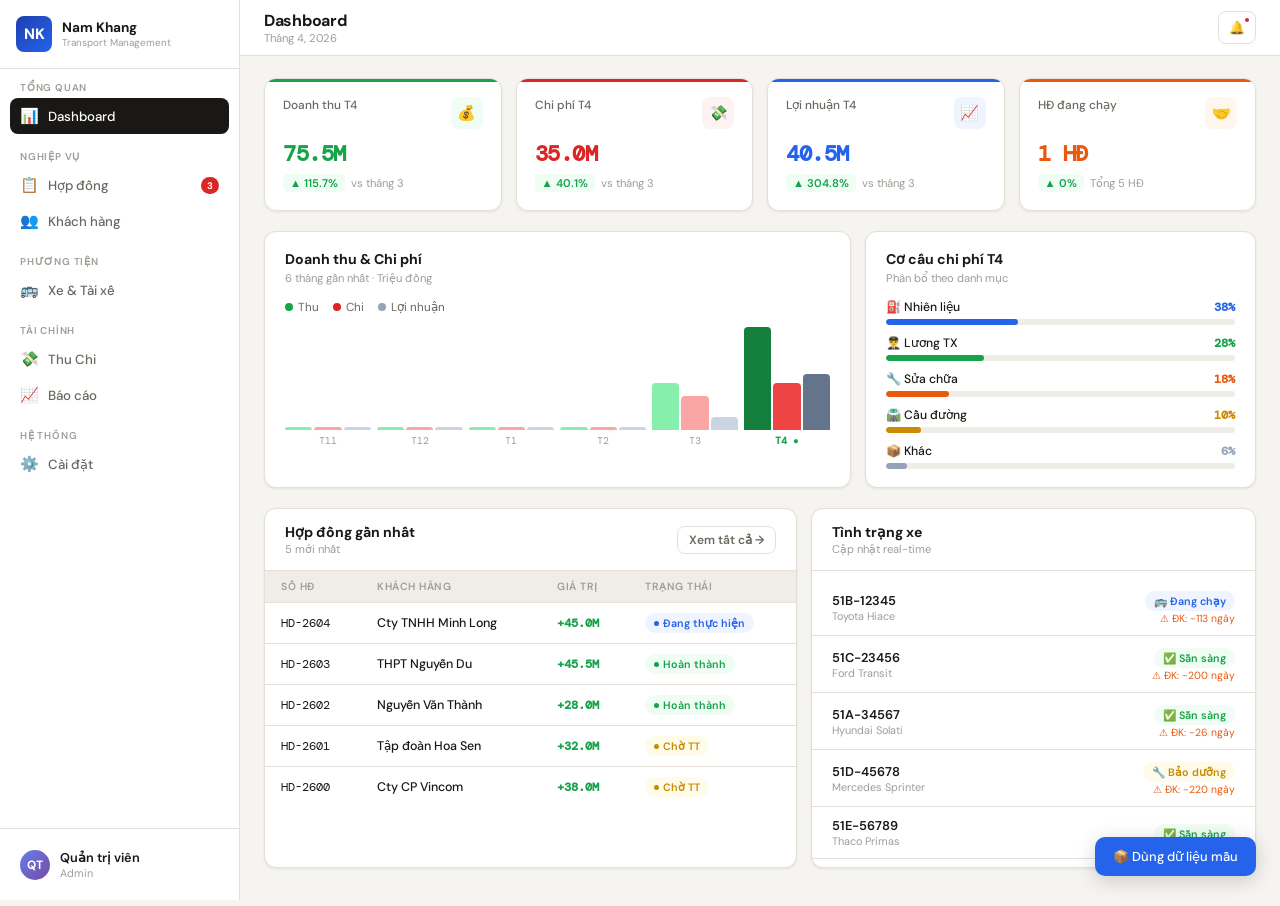
==== namkhang/index.html @ 546f7792 "Add files via upload" ====
<!DOCTYPE html>
<html lang="vi">
<head>
<meta charset="UTF-8">
<meta name="viewport" content="width=device-width, initial-scale=1.0">
<title>Nam Khang Transport</title>
<link href="https://fonts.googleapis.com/css2?family=DM+Sans:wght@300;400;500;600;700&family=DM+Mono:wght@400;500&display=swap" rel="stylesheet">
<style>
:root{
  --bg:#f5f4f0;--surface:#fff;--surface2:#f0ede8;--border:#e4e0d8;
  --text:#1a1814;--text2:#6b6760;--text3:#a09c96;
  --accent:#2563eb;--accent-light:#eff4ff;
  --green:#16a34a;--green-light:#f0fdf4;
  --red:#dc2626;--red-light:#fef2f2;
  --orange:#ea580c;--orange-light:#fff7ed;
  --yellow:#ca8a04;--yellow-light:#fefce8;
  --purple:#7c3aed;--purple-light:#f5f3ff;
  --sidebar-w:240px;--radius:12px;
  --shadow:0 1px 3px rgba(0,0,0,.08);--shadow-md:0 4px 20px rgba(0,0,0,.12);
}
*{box-sizing:border-box;margin:0;padding:0}
body{font-family:"DM Sans",sans-serif;background:var(--bg);color:var(--text);min-height:100vh;display:flex}

/* SIDEBAR */
.sidebar{width:var(--sidebar-w);background:var(--surface);border-right:1px solid var(--border);display:flex;flex-direction:column;position:fixed;top:0;left:0;bottom:0;z-index:200;transition:transform .28s cubic-bezier(.4,0,.2,1)}
.sidebar-logo{padding:16px;border-bottom:1px solid var(--border);display:flex;align-items:center;gap:10px}
.logo-mark{width:36px;height:36px;background:linear-gradient(135deg,#1e40af,#2563eb);border-radius:8px;display:flex;align-items:center;justify-content:center;color:#fff;font-size:15px;font-weight:800;flex-shrink:0}
.logo-text .logo-name{font-size:.85rem;font-weight:700}
.logo-text .logo-sub{font-size:.62rem;color:var(--text3)}
.sidebar-nav{padding:12px 10px;flex:1;overflow-y:auto}
.nav-section{margin-bottom:16px}
.nav-label{font-size:.62rem;font-weight:600;color:var(--text3);letter-spacing:.8px;text-transform:uppercase;padding:0 10px;margin-bottom:4px;display:block}
.nav-item{display:flex;align-items:center;gap:10px;padding:8px 10px;border-radius:8px;cursor:pointer;font-size:.83rem;font-weight:500;color:var(--text2);transition:all .15s;user-select:none}
.nav-item:hover{background:var(--surface2);color:var(--text)}
.nav-item.active{background:var(--text);color:#fff}
.nav-item .icon{font-size:15px;width:18px;text-align:center;flex-shrink:0}
.nav-badge{margin-left:auto;background:var(--red);color:#fff;font-size:.6rem;font-weight:700;padding:2px 6px;border-radius:10px}
.nav-item.active .nav-badge{background:rgba(255,255,255,.25)}
.sidebar-footer{padding:12px 10px;border-top:1px solid var(--border)}
.user-card{display:flex;align-items:center;gap:10px;padding:8px 10px;border-radius:8px;cursor:pointer}
.user-card:hover{background:var(--surface2)}
.avatar{width:30px;height:30px;background:linear-gradient(135deg,#667eea,#764ba2);border-radius:50%;display:flex;align-items:center;justify-content:center;color:#fff;font-size:.75rem;font-weight:700;flex-shrink:0}
.user-name{font-size:.8rem;font-weight:600}
.user-role{font-size:.68rem;color:var(--text3)}
.sb-overlay{display:none;position:fixed;inset:0;background:rgba(0,0,0,.4);z-index:199}
.sb-overlay.show{display:block}

/* MAIN */
.main{margin-left:var(--sidebar-w);flex:1;display:flex;flex-direction:column;min-height:100vh}
.topbar{background:var(--surface);border-bottom:1px solid var(--border);padding:0 24px;height:56px;display:flex;align-items:center;justify-content:space-between;position:sticky;top:0;z-index:100;gap:12px}
.topbar-left{display:flex;align-items:center;gap:10px}
.menu-btn{display:none;width:36px;height:36px;border-radius:8px;border:1px solid var(--border);background:transparent;align-items:center;justify-content:center;cursor:pointer;font-size:18px;flex-shrink:0}
.page-title{font-size:1rem;font-weight:700;letter-spacing:-.3px}
.page-sub{font-size:.7rem;color:var(--text3)}
.topbar-right{display:flex;align-items:center;gap:8px;flex-shrink:0}
.btn{display:inline-flex;align-items:center;gap:6px;padding:7px 14px;border-radius:8px;font-size:.8rem;font-weight:600;cursor:pointer;border:none;transition:all .15s;font-family:"DM Sans",sans-serif;white-space:nowrap}
.btn-ghost{background:transparent;color:var(--text2);border:1px solid var(--border)}.btn-ghost:hover{background:var(--surface2)}
.btn-green{background:var(--green);color:#fff}.btn-green:hover{background:#15803d}
.btn-red{background:var(--red);color:#fff}.btn-red:hover{background:#b91c1c}
.btn-accent{background:var(--accent);color:#fff}.btn-accent:hover{background:#1d4ed8}
.btn-sm{padding:5px 11px;font-size:.75rem}
.content{padding:22px 24px;flex:1}
.page{display:none}.page.active{display:block}

/* KPI */
.kpi-grid{display:grid;grid-template-columns:repeat(4,1fr);gap:14px;margin-bottom:20px}
.kpi-card{background:var(--surface);border:1px solid var(--border);border-radius:var(--radius);padding:18px;box-shadow:var(--shadow);position:relative;overflow:hidden;animation:fadeUp .3s ease both}
.kpi-card::before{content:"";position:absolute;top:0;left:0;right:0;height:3px}
.kpi-card.c-green::before{background:var(--green)}.kpi-card.c-red::before{background:var(--red)}
.kpi-card.c-blue::before{background:var(--accent)}.kpi-card.c-orange::before{background:var(--orange)}
.kpi-card.c-purple::before{background:var(--purple)}
.kpi-header{display:flex;align-items:flex-start;justify-content:space-between;margin-bottom:10px}
.kpi-label{font-size:.74rem;color:var(--text2);font-weight:500}
.kpi-icon{width:32px;height:32px;border-radius:8px;display:flex;align-items:center;justify-content:center;font-size:15px;flex-shrink:0}
.ic-green{background:var(--green-light)}.ic-red{background:var(--red-light)}
.ic-blue{background:var(--accent-light)}.ic-orange{background:var(--orange-light)}.ic-purple{background:var(--purple-light)}
.kpi-value{font-size:1.4rem;font-weight:700;letter-spacing:-.5px;font-family:"DM Mono",monospace;margin-bottom:6px}
.kpi-footer{display:flex;align-items:center;gap:6px;font-size:.7rem;flex-wrap:wrap}
.tag{display:inline-flex;align-items:center;gap:2px;font-weight:600;padding:2px 7px;border-radius:5px;font-size:.7rem}
.tag-up{color:var(--green);background:var(--green-light)}.tag-down{color:var(--red);background:var(--red-light)}
.kpi-sub{color:var(--text3)}

/* CARDS & TABLES */
.card{background:var(--surface);border:1px solid var(--border);border-radius:var(--radius);box-shadow:var(--shadow);overflow:hidden;margin-bottom:16px}
.card-header{padding:14px 20px;border-bottom:1px solid var(--border);display:flex;align-items:center;justify-content:space-between}
.card-title{font-size:.88rem;font-weight:700}
.card-sub{font-size:.7rem;color:var(--text3);margin-top:1px}
.table-wrap{overflow-x:auto}
.dt{width:100%;border-collapse:collapse;min-width:560px}
.dt th{text-align:left;font-size:.65rem;font-weight:600;color:var(--text3);text-transform:uppercase;letter-spacing:.5px;padding:9px 16px;background:var(--surface2);border-bottom:1px solid var(--border);white-space:nowrap}
.dt td{padding:10px 16px;font-size:.78rem;border-bottom:1px solid var(--border);vertical-align:middle}
.dt tr:last-child td{border-bottom:none}
.dt tr:hover td{background:#fafaf9;cursor:pointer}
.mono{font-family:"DM Mono",monospace;font-size:.73rem}
.amt-pos{color:var(--green);font-weight:700;font-family:"DM Mono",monospace}
.amt-neg{color:var(--red);font-weight:700;font-family:"DM Mono",monospace}
.badge{display:inline-flex;align-items:center;gap:4px;padding:3px 9px;border-radius:20px;font-size:.67rem;font-weight:600;white-space:nowrap}
.badge::before{content:"";width:5px;height:5px;border-radius:50%;background:currentColor;flex-shrink:0}
.b-green{background:var(--green-light);color:var(--green)}.b-red{background:var(--red-light);color:var(--red)}
.b-blue{background:var(--accent-light);color:var(--accent)}.b-orange{background:var(--orange-light);color:var(--orange)}
.b-yellow{background:var(--yellow-light);color:var(--yellow)}.b-gray{background:#f1f5f9;color:#64748b}
.row-acts{display:flex;gap:5px;opacity:0;transition:opacity .15s}
.dt tr:hover .row-acts{opacity:1}
.ic-btn{width:27px;height:27px;border-radius:6px;border:1px solid var(--border);background:transparent;display:flex;align-items:center;justify-content:center;cursor:pointer;font-size:12px;transition:all .15s}
.ic-btn:hover{background:var(--surface2)}.ic-btn.del:hover{background:var(--red-light);border-color:var(--red)}

/* CHARTS */
.chart-row{display:grid;grid-template-columns:1.5fr 1fr;gap:14px;margin-bottom:20px}
.chart-card{background:var(--surface);border:1px solid var(--border);border-radius:var(--radius);box-shadow:var(--shadow);padding:18px 20px}
.chart-title{font-size:.88rem;font-weight:700;margin-bottom:3px}
.chart-sub{font-size:.7rem;color:var(--text3);margin-bottom:14px}
.legend{display:flex;gap:14px;margin-bottom:12px;flex-wrap:wrap}
.leg-item{display:flex;align-items:center;gap:5px;font-size:.73rem;color:var(--text2)}
.leg-dot{width:8px;height:8px;border-radius:50%;flex-shrink:0}
.bar-wrap{display:flex;align-items:flex-end;gap:6px;height:120px}
.bar-group{flex:1;display:flex;flex-direction:column;align-items:center;gap:4px;height:100%}
.bars{flex:1;width:100%;display:flex;align-items:flex-end;gap:2px}
.bar{flex:1;border-radius:4px 4px 0 0;transition:all .4s;cursor:pointer;min-height:3px}
.bar:hover{filter:brightness(1.1)}
.bar-lbl{font-size:.6rem;color:var(--text3);font-family:"DM Mono",monospace;text-align:center;white-space:nowrap}
.cat-list{display:flex;flex-direction:column;gap:10px}
.cat-header{display:flex;justify-content:space-between;align-items:center;margin-bottom:4px}
.cat-name{font-size:.76rem;font-weight:500}
.cat-val{font-size:.73rem;font-family:"DM Mono",monospace;font-weight:600}
.cat-bar{height:6px;background:var(--surface2);border-radius:3px;overflow:hidden}
.cat-fill{height:100%;border-radius:3px;transition:width .6s ease}

/* TABS */
.tab-bar{display:flex;gap:2px;background:var(--surface2);border-radius:10px;padding:4px;margin-bottom:18px;width:fit-content}
.tab{padding:7px 18px;border-radius:7px;font-size:.82rem;font-weight:600;cursor:pointer;color:var(--text2);transition:all .15s;border:none;background:transparent;font-family:"DM Sans",sans-serif}
.tab.active{background:var(--surface);color:var(--text);box-shadow:var(--shadow)}
.tab.active.tab-thu{color:var(--green)}.tab.active.tab-chi{color:var(--red)}

/* TOOLBAR */
.toolbar{display:flex;align-items:center;gap:10px;margin-bottom:16px;flex-wrap:wrap}
.search-box{position:relative;flex:1;min-width:180px}
.search-box input{width:100%;padding:8px 12px 8px 34px;border:1px solid var(--border);border-radius:8px;font-size:.82rem;font-family:"DM Sans",sans-serif;background:var(--surface);color:var(--text);outline:none}
.search-box input:focus{border-color:var(--accent)}
.search-icon{position:absolute;left:10px;top:50%;transform:translateY(-50%);font-size:13px;color:var(--text3)}
.sel{padding:8px 12px;border:1px solid var(--border);border-radius:8px;font-size:.82rem;font-family:"DM Sans",sans-serif;background:var(--surface);color:var(--text);outline:none;cursor:pointer}

/* VEHICLE */
.xe-grid{display:grid;grid-template-columns:repeat(auto-fill,minmax(280px,1fr));gap:14px;margin-bottom:20px}
.xe-card{background:var(--surface);border:1px solid var(--border);border-radius:var(--radius);padding:18px;box-shadow:var(--shadow)}
.xe-plate{font-size:1rem;font-weight:700;font-family:"DM Mono",monospace}
.xe-type{font-size:.72rem;color:var(--text3);margin-top:2px}
.xe-status{padding:3px 9px;border-radius:20px;font-size:.67rem;font-weight:600}
.xs-ok{background:var(--green-light);color:var(--green)}
.xs-warn{background:var(--yellow-light);color:var(--yellow)}
.xs-busy{background:var(--accent-light);color:var(--accent)}
.xe-stats{display:grid;grid-template-columns:1fr 1fr;gap:8px;margin:12px 0}
.xe-stat{background:var(--surface2);border-radius:8px;padding:8px 10px}
.xe-stat-lbl{font-size:.65rem;color:var(--text3);margin-bottom:2px}
.xe-stat-val{font-size:.82rem;font-weight:600;font-family:"DM Mono",monospace}
.xe-alert{background:var(--red-light);border:1px solid #fecaca;border-radius:8px;padding:7px 10px;font-size:.72rem;color:var(--red);display:flex;align-items:center;gap:6px}

/* DONUT */
.donut-wrap{display:flex;align-items:center;gap:20px}
.donut{width:130px;height:130px;border-radius:50%;flex-shrink:0;position:relative;transition:background .5s}
.donut-hole{position:absolute;inset:28px;background:var(--surface);border-radius:50%;display:flex;flex-direction:column;align-items:center;justify-content:center}
.donut-pct{font-size:.9rem;font-weight:700;font-family:"DM Mono",monospace;line-height:1.1}
.donut-lbl{font-size:.58rem;color:var(--text3)}
.donut-legend{flex:1;display:flex;flex-direction:column;gap:7px}
.dl-item{display:flex;align-items:center;gap:7px;font-size:.73rem}
.dl-dot{width:9px;height:9px;border-radius:50%;flex-shrink:0}
.dl-name{flex:1;color:var(--text2)}.dl-val{font-family:"DM Mono",monospace;font-size:.7rem;font-weight:600}
.dl-pct{color:var(--text3);font-size:.68rem}

/* PERIOD TABS */
.period-tabs{display:flex;gap:2px;background:var(--surface);border:1px solid var(--border);border-radius:10px;padding:4px}
.ptab{padding:6px 18px;border-radius:7px;font-size:.82rem;font-weight:600;cursor:pointer;color:var(--text2);transition:all .15s;border:none;background:transparent;font-family:"DM Sans",sans-serif}
.ptab.active{background:var(--accent);color:#fff;box-shadow:var(--shadow)}

/* RANK */
.rank-item{display:flex;align-items:center;gap:12px;padding:10px 20px;border-bottom:1px solid var(--border);transition:background .15s}
.rank-item:last-child{border-bottom:none}
.rank-item:hover{background:var(--surface2)}
.rank-num{width:22px;height:22px;border-radius:50%;display:flex;align-items:center;justify-content:center;font-size:.7rem;font-weight:700;flex-shrink:0}
.r1{background:#fef3c7;color:#92400e}.r2{background:#f1f5f9;color:#475569}
.r3{background:#fef2f2;color:#9f1239}.rn{background:var(--surface2);color:var(--text3)}
.rank-info{flex:1}.rank-name{font-size:.8rem;font-weight:600}.rank-meta{font-size:.68rem;color:var(--text3);margin-top:1px}
.rank-amount{font-size:.82rem;font-weight:700;font-family:"DM Mono",monospace;color:var(--green)}
.rank-change{font-size:.67rem;font-weight:600;margin-top:2px}
.rc-up{color:var(--green)}.rc-dn{color:var(--red)}

/* MINI BAR */
.mini-bar-wrap{display:flex;align-items:center;gap:6px}
.mini-bar{flex:1;height:5px;background:var(--surface2);border-radius:3px;overflow:hidden;min-width:50px}
.mini-fill{height:100%;border-radius:3px;transition:width .5s ease}
.mini-pct{font-size:.68rem;color:var(--text3);font-family:"DM Mono",monospace;width:30px;text-align:right}

/* MODAL */
.modal-overlay{display:none;position:fixed;inset:0;background:rgba(0,0,0,.45);z-index:500;align-items:center;justify-content:center;padding:16px}
.modal-overlay.show{display:flex}
.modal{background:var(--surface);border-radius:16px;width:100%;max-width:560px;max-height:90vh;overflow-y:auto;box-shadow:0 20px 60px rgba(0,0,0,.2);animation:mIn .25s cubic-bezier(.34,1.56,.64,1)}
@keyframes mIn{from{opacity:0;transform:translateY(16px) scale(.97)}to{opacity:1;transform:translateY(0) scale(1)}}
.modal-header{padding:18px 22px 14px;border-bottom:1px solid var(--border);display:flex;align-items:center;justify-content:space-between;position:sticky;top:0;background:var(--surface);z-index:1}
.modal-title{font-size:.98rem;font-weight:700}
.modal-sub{font-size:.7rem;color:var(--text3);margin-top:2px}
.close-btn{width:30px;height:30px;border-radius:8px;border:1px solid var(--border);background:transparent;display:flex;align-items:center;justify-content:center;cursor:pointer;font-size:15px;color:var(--text2)}
.close-btn:hover{background:var(--surface2)}
.modal-body{padding:18px 22px}
.modal-footer{padding:14px 22px;border-top:1px solid var(--border);display:flex;justify-content:flex-end;gap:10px;position:sticky;bottom:0;background:var(--surface)}
.fg{display:flex;flex-direction:column;gap:5px;margin-bottom:14px}
.fl{font-size:.75rem;font-weight:600;color:var(--text2)}
.req{color:var(--red)}
.fc{padding:8px 12px;border:1px solid var(--border);border-radius:8px;font-size:.82rem;font-family:"DM Sans",sans-serif;background:var(--surface);color:var(--text);outline:none;width:100%}
.fc:focus{border-color:var(--accent);box-shadow:0 0 0 3px var(--accent-light)}
.fc::placeholder{color:var(--text3)}
.form-row{display:grid;grid-template-columns:1fr 1fr;gap:12px}
.detail-amount{font-size:1.5rem;font-weight:700;font-family:"DM Mono",monospace;padding:14px 18px;border-radius:10px;margin-bottom:16px;text-align:center}
.detail-amount.thu-amt{background:var(--green-light);color:var(--green)}
.detail-amount.chi-amt{background:var(--red-light);color:var(--red)}
.detail-grid{display:grid;grid-template-columns:1fr 1fr;gap:12px 20px;margin-bottom:4px}
.detail-item label{font-size:.65rem;font-weight:600;color:var(--text3);text-transform:uppercase;letter-spacing:.5px;display:block;margin-bottom:3px}
.detail-item .dv{font-size:.83rem;font-weight:500}

/* CONFIRM */
.confirm-box{background:var(--surface);border-radius:14px;padding:28px 24px;max-width:340px;width:100%;box-shadow:0 20px 60px rgba(0,0,0,.2);text-align:center;animation:mIn .2s ease}
.confirm-box h3{font-size:.95rem;font-weight:700;margin-bottom:8px}
.confirm-box p{font-size:.8rem;color:var(--text2);margin-bottom:20px;line-height:1.5}
.confirm-btns{display:flex;gap:10px;justify-content:center}

/* TOAST */
.toast-wrap{position:fixed;bottom:24px;right:24px;z-index:9999;display:flex;flex-direction:column;gap:8px;pointer-events:none}
.toast{padding:11px 18px;border-radius:10px;font-size:.81rem;font-weight:500;box-shadow:0 4px 20px rgba(0,0,0,.18);transform:translateX(120%);opacity:0;transition:all .3s cubic-bezier(.34,1.56,.64,1);max-width:300px}
.toast.show{transform:translateX(0);opacity:1}
.t-success{background:var(--green);color:#fff}.t-error{background:var(--red);color:#fff}.t-info{background:var(--accent);color:#fff}

@keyframes fadeUp{from{opacity:0;transform:translateY(8px)}to{opacity:1;transform:translateY(0)}}
::-webkit-scrollbar{width:5px;height:5px}
::-webkit-scrollbar-thumb{background:var(--border);border-radius:3px}
@media(max-width:1100px){.kpi-grid{grid-template-columns:repeat(2,1fr)}.chart-row{grid-template-columns:1fr}.content{padding:16px 18px}}
@media(max-width:767px){.sidebar{transform:translateX(-100%)}.sidebar.open{transform:translateX(0)}.main{margin-left:0}.menu-btn{display:flex!important}.content{padding:12px}.kpi-grid{grid-template-columns:1fr 1fr}.form-row{grid-template-columns:1fr}.tab-bar{width:100%}.tab{flex:1;text-align:center}.topbar{padding:0 14px}.detail-grid{grid-template-columns:1fr}}
</style>
</head>
<body>

<div class="toast-wrap" id="toastWrap"></div>
<div class="sb-overlay" id="overlay" onclick="closeSidebar()"></div>

<!-- CONFIRM -->
<div class="modal-overlay" id="confirmOverlay">
  <div class="confirm-box">
    <div style="font-size:2rem;margin-bottom:12px">🗑️</div>
    <h3 id="confirmTitle">Xác nhận xóa</h3>
    <p id="confirmMsg">Hành động này không thể hoàn tác.</p>
    <div class="confirm-btns">
      <button class="btn btn-ghost" onclick="closeConfirm()">Hủy</button>
      <button class="btn btn-red" onclick="doConfirm()">Xóa</button>
    </div>
  </div>
</div>

<!-- MODAL -->
<div class="modal-overlay" id="mainModal" onclick="handleModalBg(event)">
  <div class="modal">
    <div class="modal-header">
      <div><div class="modal-title" id="modalTitle"></div><div class="modal-sub" id="modalSub"></div></div>
      <button class="close-btn" onclick="closeModal()">✕</button>
    </div>
    <div class="modal-body" id="modalBody"></div>
    <div class="modal-footer" id="modalFooter"></div>
  </div>
</div>

<!-- NOTIF PANEL -->
<div id="notifPanel" style="display:none;position:fixed;top:56px;right:12px;width:360px;max-height:520px;background:var(--surface);border:1px solid var(--border);border-radius:16px;box-shadow:0 8px 40px rgba(0,0,0,.15);z-index:300;overflow:hidden;animation:mIn .2s ease">
  <div style="padding:14px 18px 10px;border-bottom:1px solid var(--border);display:flex;align-items:center;justify-content:space-between">
    <div style="font-size:.9rem;font-weight:700">🔔 Thông báo</div>
    <button onclick="markAllRead()" style="font-size:.72rem;color:var(--accent);background:none;border:none;cursor:pointer;font-weight:600;font-family:inherit">Đánh dấu đã đọc</button>
  </div>
  <div id="notifList" style="overflow-y:auto;max-height:440px"></div>
</div>

<!-- SIDEBAR -->
<aside class="sidebar" id="sidebar">
  <div class="sidebar-logo">
    <div class="logo-mark">NK</div>
    <div class="logo-text">
      <div class="logo-name">Nam Khang</div>
      <div class="logo-sub">Transport Management</div>
    </div>
  </div>
  <nav class="sidebar-nav">
    <div class="nav-section">
      <span class="nav-label">Tổng quan</span>
      <div class="nav-item active" data-page="dashboard"><span class="icon">📊</span>Dashboard</div>
    </div>
    <div class="nav-section">
      <span class="nav-label">Nghiệp vụ</span>
      <div class="nav-item" data-page="hopdong"><span class="icon">📋</span>Hợp đồng<span class="nav-badge" id="hdBadge">0</span></div>
      <div class="nav-item" data-page="khachhang"><span class="icon">👥</span>Khách hàng</div>
    </div>
    <div class="nav-section">
      <span class="nav-label">Phương tiện</span>
      <div class="nav-item" data-page="xe"><span class="icon">🚌</span>Xe & Tài xế</div>
    </div>
    <div class="nav-section">
      <span class="nav-label">Tài chính</span>
      <div class="nav-item" data-page="thuchi"><span class="icon">💸</span>Thu Chi</div>
      <div class="nav-item" data-page="baocao"><span class="icon">📈</span>Báo cáo</div>
    </div>
    <div class="nav-section">
      <span class="nav-label">Hệ thống</span>
      <div class="nav-item" data-page="caidat"><span class="icon">⚙️</span>Cài đặt</div>
    </div>
  </nav>
  <div class="sidebar-footer">
    <div class="user-card">
      <div class="avatar">QT</div>
      <div><div class="user-name">Quản trị viên</div><div class="user-role">Admin</div></div>
    </div>
  </div>
</aside>

<!-- MAIN -->
<main class="main">
  <div class="topbar">
    <div class="topbar-left">
      <button class="menu-btn" onclick="toggleSidebar()">☰</button>
      <div>
        <div class="page-title" id="pageTitle">Dashboard</div>
        <div class="page-sub" id="pageSub">Tháng 4, 2026</div>
      </div>
    </div>
    <div class="topbar-right" id="topbarActions"></div>
    <button class="btn btn-ghost" style="position:relative;padding:7px 10px" onclick="toggleNotifPanel()" id="notifBtn">
      🔔
      <span id="notifDot" style="display:none;position:absolute;top:4px;right:4px;width:8px;height:8px;background:var(--red);border-radius:50%;border:2px solid #fff"></span>
    </button>
  </div>

  <div class="content">

    <!-- DASHBOARD -->
    <div class="page active" id="page-dashboard">
      <div class="kpi-grid" id="db-kpi"></div>
      <div class="chart-row">
        <div class="chart-card">
          <div class="chart-title">Doanh thu & Chi phí</div>
          <div class="chart-sub">6 tháng gần nhất · Triệu đồng</div>
          <div class="legend">
            <div class="leg-item"><div class="leg-dot" style="background:var(--green)"></div>Thu</div>
            <div class="leg-item"><div class="leg-dot" style="background:var(--red)"></div>Chi</div>
            <div class="leg-item"><div class="leg-dot" style="background:#94a3b8"></div>Lợi nhuận</div>
          </div>
          <div class="bar-wrap" id="db-bar"></div>
        </div>
        <div class="chart-card">
          <div class="chart-title">Cơ cấu chi phí T4</div>
          <div class="chart-sub">Phân bổ theo danh mục</div>
          <div class="cat-list" id="db-cat"></div>
        </div>
      </div>
      <div style="display:grid;grid-template-columns:1.2fr 1fr;gap:14px">
        <div class="card">
          <div class="card-header">
            <div><div class="card-title">Hợp đồng gần nhất</div><div class="card-sub">5 mới nhất</div></div>
            <button class="btn btn-ghost btn-sm" onclick="navTo('hopdong')">Xem tất cả →</button>
          </div>
          <div class="table-wrap">
            <table class="dt" style="min-width:380px">
              <thead><tr><th>Số HĐ</th><th>Khách hàng</th><th>Giá trị</th><th>Trạng thái</th></tr></thead>
              <tbody id="db-hd"></tbody>
            </table>
          </div>
        </div>
        <div class="card">
          <div class="card-header"><div><div class="card-title">Tình trạng xe</div><div class="card-sub">Cập nhật real-time</div></div></div>
          <div id="db-xe" style="padding:8px 0"></div>
        </div>
      </div>
    </div>

    <!-- HỢP ĐỒNG -->
    <div class="page" id="page-hopdong">
      <div class="toolbar">
        <div class="search-box"><span class="search-icon">🔍</span><input type="text" id="hd-search" placeholder="Tìm hợp đồng..." oninput="renderHD()"></div>
        <select class="sel" id="hd-filter-tt" onchange="renderHD()">
          <option value="">Tất cả trạng thái</option>
          <option value="cho_xe">Chờ thực hiện</option>
          <option value="dang_chay">Đang thực hiện</option>
          <option value="hoan_thanh">Hoàn thành</option>
          <option value="cho_thanh_toan">Chờ thanh toán</option>
        </select>
      </div>
      <div class="card">
        <div class="card-header">
          <div><div class="card-title">Danh sách Hợp đồng</div><div class="card-sub" id="hd-count">0 hợp đồng</div></div>
        </div>
        <div class="table-wrap">
          <table class="dt" style="min-width:700px">
            <thead><tr><th>Số HĐ</th><th>Khách hàng</th><th>Tuyến đường</th><th>Ngày</th><th>Xe/Tài xế</th><th>Giá trị</th><th>Đã thu</th><th>Trạng thái</th><th></th></tr></thead>
            <tbody id="hd-body"></tbody>
          </table>
        </div>
      </div>
    </div>

    <!-- KHÁCH HÀNG -->
    <div class="page" id="page-khachhang">
      <div class="toolbar">
        <div class="search-box"><span class="search-icon">🔍</span><input type="text" id="kh-search" placeholder="Tìm khách hàng..." oninput="renderKH()"></div>
      </div>
      <div class="card">
        <div class="card-header"><div><div class="card-title">Danh sách Khách hàng</div><div class="card-sub" id="kh-count">0 khách hàng</div></div></div>
        <div class="table-wrap">
          <table class="dt" style="min-width:500px">
            <thead><tr><th>Khách hàng</th><th>Loại</th><th>Điện thoại</th><th>Tổng HĐ</th><th>Doanh số</th><th></th></tr></thead>
            <tbody id="kh-body"></tbody>
          </table>
        </div>
      </div>
    </div>

    <!-- XE & TÀI XẾ -->
    <div class="page" id="page-xe">
      <div class="tab-bar" style="margin-bottom:18px">
        <button class="tab active" onclick="switchXeTab('xe',this)">🚌 Xe</button>
        <button class="tab" onclick="switchXeTab('taixe',this)">🧑‍✈️ Tài xế</button>
      </div>
      <div id="xe-panel"><div class="xe-grid" id="xe-grid"></div></div>
      <div id="taixe-panel" style="display:none">
        <div class="card">
          <div class="card-header"><div><div class="card-title">Danh sách Tài xế</div><div class="card-sub">Hiệu suất tháng 4/2026</div></div></div>
          <div class="table-wrap">
            <table class="dt" style="min-width:560px">
              <thead><tr><th>Tài xế</th><th>CMND</th><th>Bằng lái</th><th>Số chuyến T4</th><th>Doanh thu T4</th><th>Lương CB</th><th></th></tr></thead>
              <tbody id="taixe-body"></tbody>
            </table>
          </div>
        </div>
      </div>
    </div>

    <!-- THU CHI -->
    <div class="page" id="page-thuchi">
      <div class="kpi-grid" id="tc-kpi"></div>
      <div class="chart-row">
        <div class="chart-card">
          <div class="chart-title">Thu Chi theo tháng</div>
          <div class="chart-sub">6 tháng gần nhất</div>
          <div class="legend">
            <div class="leg-item"><div class="leg-dot" style="background:var(--green)"></div>Thu</div>
            <div class="leg-item"><div class="leg-dot" style="background:var(--red)"></div>Chi</div>
          </div>
          <div class="bar-wrap" id="tc-bar"></div>
        </div>
        <div class="chart-card">
          <div class="chart-title">Cơ cấu chi phí</div>
          <div class="chart-sub" id="tc-donut-sub">Tổng chi</div>
          <div class="donut-wrap">
            <div class="donut" id="tc-donut"><div class="donut-hole"><div class="donut-pct" id="tc-donut-val">0</div><div class="donut-lbl">Tổng chi</div></div></div>
            <div class="donut-legend" id="tc-donut-legend"></div>
          </div>
        </div>
      </div>
      <div class="tab-bar">
        <button class="tab active" onclick="switchTCTab('all',this)">Tất cả</button>
        <button class="tab tab-thu" onclick="switchTCTab('thu',this)">💰 Thu</button>
        <button class="tab tab-chi" onclick="switchTCTab('chi',this)">💸 Chi</button>
      </div>
      <div class="toolbar">
        <div class="search-box"><span class="search-icon">🔍</span><input type="text" id="tc-search" placeholder="Tìm giao dịch..." oninput="renderTC()"></div>
        <select class="sel" id="tc-cat" onchange="renderTC()">
          <option value="">Tất cả loại</option>
          <option>Thu hợp đồng</option><option>Đặt cọc</option><option>Thu khác</option>
          <option>Nhiên liệu</option><option>Lương tài xế</option><option>Sửa chữa</option>
          <option>Cầu đường</option><option>Bảo dưỡng</option><option>Khác</option>
        </select>
        <select class="sel" id="tc-month" onchange="onTCMonthChange()">
          <option value="04/2026">Tháng 4/2026</option>
          <option value="03/2026">Tháng 3/2026</option>
          <option value="custom">📅 Tùy chỉnh...</option>
        </select>
        <div id="tc-date-range" style="display:none;align-items:center;gap:6px">
          <input type="date" class="sel" id="tc-from" style="padding:7px 10px" onchange="renderTCAll()">
          <span style="color:var(--text3);font-size:.8rem">→</span>
          <input type="date" class="sel" id="tc-to" style="padding:7px 10px" onchange="renderTCAll()">
          <button class="btn btn-ghost btn-sm" onclick="clearDateRange()">✕</button>
        </div>
      </div>
      <div class="card">
        <div class="card-header">
          <div><div class="card-title">Lịch sử giao dịch</div><div class="card-sub" id="tc-info">0 giao dịch</div></div>
          <div id="tc-summary" style="font-size:.75rem;font-weight:600;display:flex;gap:8px;align-items:center"></div>
        </div>
        <div class="table-wrap">
          <table class="dt" style="min-width:640px">
            <thead><tr><th>Ngày</th><th>Loại</th><th>Mô tả</th><th>HĐ</th><th>Xe/Tài xế</th><th>Hình thức</th><th>Số tiền</th><th></th></tr></thead>
            <tbody id="tc-body"></tbody>
          </table>
        </div>
        <div style="padding:12px 20px;border-top:1px solid var(--border);font-size:.76rem;color:var(--text2)" id="tc-page-info"></div>
      </div>
    </div>

    <!-- BÁO CÁO -->
    <div class="page" id="page-baocao">
      <div style="display:flex;align-items:center;justify-content:space-between;margin-bottom:20px;flex-wrap:wrap;gap:12px">
        <div style="display:flex;align-items:center;gap:14px;flex-wrap:wrap">
          <div class="period-tabs">
            <button class="ptab active" onclick="setBCPeriod('thang',this)">Tháng</button>
            <button class="ptab" onclick="setBCPeriod('quy',this)">Quý</button>
            <button class="ptab" onclick="setBCPeriod('nam',this)">Năm</button>
          </div>
          <span style="font-size:.78rem;color:var(--text3)">Đang xem: <strong id="bc-period-lbl">Tháng 4/2026</strong></span>
        </div>
        <button class="btn btn-green" onclick="exportExcel()">📊 Xuất Excel</button>
      </div>
      <div class="kpi-grid" id="bc-kpi"></div>
      <div class="chart-row">
        <div class="chart-card">
          <div class="chart-title">Xu hướng Doanh thu & Chi phí</div>
          <div class="chart-sub" id="bc-chart-sub">6 tháng gần nhất</div>
          <div class="legend">
            <div class="leg-item"><div class="leg-dot" style="background:var(--green)"></div>Doanh thu</div>
            <div class="leg-item"><div class="leg-dot" style="background:var(--red)"></div>Chi phí</div>
            <div class="leg-item"><div class="leg-dot" style="background:#94a3b8"></div>Lợi nhuận</div>
          </div>
          <div class="bar-wrap" id="bc-bar"></div>
        </div>
        <div class="chart-card">
          <div class="chart-title">Cơ cấu chi phí</div>
          <div class="chart-sub">Phân bổ danh mục</div>
          <div class="donut-wrap">
            <div class="donut" id="bc-donut"><div class="donut-hole"><div class="donut-pct" id="bc-donut-val">0</div><div class="donut-lbl">Tổng chi</div></div></div>
            <div class="donut-legend" id="bc-donut-legend"></div>
          </div>
        </div>
      </div>
      <div style="display:grid;grid-template-columns:1.2fr 1fr;gap:14px;margin-bottom:16px">
        <div class="card">
          <div class="card-header"><div><div class="card-title">Hiệu suất từng xe</div><div class="card-sub" id="bc-xe-sub">Tháng 4/2026</div></div></div>
          <div class="table-wrap">
            <table class="dt" style="min-width:420px">
              <thead><tr><th>Xe</th><th>Doanh thu</th><th>Chi phí</th><th>Lợi nhuận</th><th>Tỷ suất</th></tr></thead>
              <tbody id="bc-xe-table"></tbody>
            </table>
          </div>
        </div>
        <div class="card">
          <div class="card-header"><div class="card-title">Top Tài xế</div></div>
          <div id="bc-driver-rank"></div>
        </div>
      </div>
    </div>

    <!-- CÀI ĐẶT -->
    <div class="page" id="page-caidat">
      <div class="card" style="max-width:560px">
        <div class="card-header"><div class="card-title">⚙️ Thông tin công ty</div></div>
        <div class="modal-body">
          <div class="fg"><label class="fl">Tên công ty</label><input class="fc" value="Công ty TNHH Nam Khang Transport"></div>
          <div class="fg"><label class="fl">Mã số thuế</label><input class="fc" value="0123456789"></div>
          <div class="form-row">
            <div class="fg"><label class="fl">Điện thoại</label><input class="fc" value="0908 123 456"></div>
            <div class="fg"><label class="fl">Email</label><input class="fc" value="contact@namkhang.vn"></div>
          </div>
          <div class="fg"><label class="fl">Địa chỉ</label><input class="fc" value="123 Nguyễn Văn Linh, Q.7, TP.HCM"></div>
          <button class="btn btn-accent" onclick="toast('Đã lưu thông tin!','success')">💾 Lưu thay đổi</button>
        </div>
      </div>
    </div>

  </div>
</main>

<script>
const SB_URL='https://sanofehjuxcwyogilwht.supabase.co';
const SB_KEY='sb_publishable_ndfztY5QjTbbUR6RYMeSQg_VR4EugZg';
const SB_H={'apikey':SB_KEY,'Authorization':`Bearer ${SB_KEY}`,'Content-Type':'application/json','Prefer':'return=representation'};

async function sbSelect(t,p=''){const r=await fetch(`${SB_URL}/rest/v1/${t}?${p}`,{headers:SB_H});if(!r.ok)throw new Error(r.status);return r.json();}
async function sbInsert(t,b){const r=await fetch(`${SB_URL}/rest/v1/${t}`,{method:'POST',headers:SB_H,body:JSON.stringify(b)});if(!r.ok)throw new Error(r.status);return r.json();}
async function sbUpdate(t,id,b){const r=await fetch(`${SB_URL}/rest/v1/${t}?id=eq.${id}`,{method:'PATCH',headers:SB_H,body:JSON.stringify(b)});if(!r.ok)throw new Error(r.status);return r.json();}
async function sbDelete(t,id){const r=await fetch(`${SB_URL}/rest/v1/${t}?id=eq.${id}`,{method:'DELETE',headers:SB_H});if(!r.ok)throw new Error(r.status);}

let DB={hopDong:[],thuChi:[],xe:[],taiXe:[],khachHang:[]};

const DEFAULT_HD=[
  {id:'hd01',so:'HD-2604',kh:'Cty TNHH Minh Long',tuyen:'HCM → Vũng Tàu',ngay:'2026-04-26',xe:'51B-12345',taixe:'Trần Văn A',giatri:45000000,dathu:10000000,tt:'dang_chay'},
  {id:'hd02',so:'HD-2603',kh:'THPT Nguyễn Du',tuyen:'HCM → Cần Thơ',ngay:'2026-04-22',xe:'51C-23456',taixe:'Nguyễn Văn B',giatri:45500000,dathu:45500000,tt:'hoan_thanh'},
  {id:'hd03',so:'HD-2602',kh:'Nguyễn Văn Thành',tuyen:'HCM → Đà Lạt',ngay:'2026-04-16',xe:'51E-56789',taixe:'Lê Văn C',giatri:28000000,dathu:28000000,tt:'hoan_thanh'},
  {id:'hd04',so:'HD-2601',kh:'Tập đoàn Hoa Sen',tuyen:'HCM → Bình Dương',ngay:'2026-04-18',xe:'51A-34567',taixe:'Phạm Văn D',giatri:32000000,dathu:20000000,tt:'cho_thanh_toan'},
  {id:'hd05',so:'HD-2600',kh:'Cty CP Vincom',tuyen:'HCM → Phan Thiết',ngay:'2026-04-10',xe:'51D-45678',taixe:'',giatri:38000000,dathu:0,tt:'cho_thanh_toan'},
];
const DEFAULT_TC=[
  {id:'tc01',type:'thu',loai:'Thu hợp đồng',ngay:'2026-04-26',gio:'14:30',sotien:10000000,hd:'HD-2604',httt:'Chuyển khoản',xe:'51B-12345',taixe:'Trần Văn A',kh:'Cty TNHH Minh Long',mota:'Thanh toán đợt 1'},
  {id:'tc02',type:'thu',loai:'Thu hợp đồng',ngay:'2026-04-22',gio:'09:15',sotien:45500000,hd:'HD-2603',httt:'Chuyển khoản',xe:'51C-23456',taixe:'Nguyễn Văn B',kh:'THPT Nguyễn Du',mota:'Quyết toán hợp đồng'},
  {id:'tc03',type:'thu',loai:'Đặt cọc',ngay:'2026-04-18',gio:'10:00',sotien:20000000,hd:'HD-2601',httt:'Tiền mặt',xe:'51A-34567',taixe:'Phạm Văn D',kh:'Tập đoàn Hoa Sen',mota:'Đặt cọc trước HĐ'},
  {id:'tc04',type:'chi',loai:'Nhiên liệu',ngay:'2026-04-25',gio:'08:00',sotien:1800000,hd:'HD-2604',httt:'Tiền mặt',xe:'51B-12345',taixe:'Trần Văn A',kh:'Petrolimex Q.7',mota:'Đổ xăng'},
  {id:'tc05',type:'chi',loai:'Lương tài xế',ngay:'2026-04-10',gio:'13:00',sotien:20800000,hd:'',httt:'Chuyển khoản',xe:'Tất cả',taixe:'4 tài xế',kh:'',mota:'Lương tháng 3/2026'},
  {id:'tc06',type:'chi',loai:'Sửa chữa',ngay:'2026-04-20',gio:'16:00',sotien:8500000,hd:'',httt:'Chuyển khoản',xe:'51D-45678',taixe:'',kh:'Garage Hoàng Anh',mota:'Thay lốp + phanh'},
  {id:'tc07',type:'chi',loai:'Bảo dưỡng',ngay:'2026-04-03',gio:'10:30',sotien:3500000,hd:'',httt:'Chuyển khoản',xe:'51B-12345',taixe:'',kh:'Toyota Trường Chinh',mota:'Bảo dưỡng 50.000km'},
  {id:'tc08',type:'chi',loai:'Cầu đường',ngay:'2026-04-08',gio:'09:00',sotien:420000,hd:'HD-2603',httt:'Tiền mặt',xe:'51C-23456',taixe:'Nguyễn Văn B',kh:'Trạm Trung Lương',mota:'Phí cao tốc'},
  {id:'tc09',type:'thu',loai:'Thu hợp đồng',ngay:'2026-03-20',gio:'10:00',sotien:35000000,hd:'',httt:'Chuyển khoản',xe:'51B-12345',taixe:'Trần Văn A',kh:'Cty TNHH Phúc An',mota:'Thanh toán T3'},
  {id:'tc10',type:'chi',loai:'Nhiên liệu',ngay:'2026-03-15',gio:'08:00',sotien:25000000,hd:'',httt:'Tiền mặt',xe:'Tất cả',taixe:'',kh:'Petrolimex',mota:'Nhiên liệu tháng 3'},
];
const DEFAULT_XE=[
  {id:'xe01',bien:'51B-12345',loai:'Toyota Hiace',nam:2019,km:85000,dangKiem:'2026-08-15',baoHiem:'2026-09-30',tt:'dang_chay'},
  {id:'xe02',bien:'51C-23456',loai:'Ford Transit',nam:2020,km:62000,dangKiem:'2026-05-20',baoHiem:'2026-07-15',tt:'san_sang'},
  {id:'xe03',bien:'51A-34567',loai:'Hyundai Solati',nam:2021,km:48000,dangKiem:'2026-11-10',baoHiem:'2026-12-20',tt:'san_sang'},
  {id:'xe04',bien:'51D-45678',loai:'Mercedes Sprinter',nam:2018,km:112000,dangKiem:'2026-04-30',baoHiem:'2026-06-01',tt:'bao_duong'},
  {id:'xe05',bien:'51E-56789',loai:'Thaco Primas',nam:2022,km:31000,dangKiem:'2027-02-15',baoHiem:'2027-01-10',tt:'san_sang'},
];
const DEFAULT_TX=[
  {id:'tx01',ten:'Trần Văn A',cmnd:'079085001234',bangLai:'B2',sdt:'0908111222',luong:8000000,chuyen:12,doanhThu:95000000},
  {id:'tx02',ten:'Nguyễn Văn B',cmnd:'079087005678',bangLai:'D',sdt:'0909333444',luong:9500000,chuyen:10,doanhThu:88000000},
  {id:'tx03',ten:'Phạm Văn D',cmnd:'079090009012',bangLai:'B2',sdt:'0901555666',luong:7500000,chuyen:9,doanhThu:72000000},
  {id:'tx04',ten:'Lê Văn C',cmnd:'079092003456',bangLai:'D',sdt:'0902777888',luong:9000000,chuyen:8,doanhThu:55000000},
];
const DEFAULT_KH=[
  {id:'kh01',ten:'Cty TNHH Minh Long',loai:'Doanh nghiệp',sdt:'028-3812-xxxx',hdCount:3,doanhSo:138000000},
  {id:'kh02',ten:'THPT Nguyễn Du',loai:'Trường học',sdt:'028-3856-xxxx',hdCount:5,doanhSo:85000000},
  {id:'kh03',ten:'Tập đoàn Hoa Sen',loai:'Doanh nghiệp',sdt:'028-3900-xxxx',hdCount:2,doanhSo:64000000},
  {id:'kh04',ten:'Nguyễn Văn Thành',loai:'Cá nhân',sdt:'0901-234-xxx',hdCount:1,doanhSo:28000000},
  {id:'kh05',ten:'Cty CP Vincom',loai:'Doanh nghiệp',sdt:'028-3700-xxxx',hdCount:4,doanhSo:152000000},
];

const fmt=n=>new Intl.NumberFormat('vi-VN').format(n);
const fmtM=n=>{if(n>=1e9)return(n/1e9).toFixed(1)+'B';if(n>=1e6)return(n/1e6).toFixed(1)+'M';if(n>=1e3)return(n/1e3).toFixed(0)+'K';return fmt(n);};
const fmtD=d=>{if(!d)return'—';const[y,m,dd]=d.split('-');return`${dd}/${m}/${y}`;};
const getMY=d=>{const[y,m]=d.split('-');return`${m}/${y}`;};
const uid=()=>'id'+Date.now()+Math.random().toString(36).slice(2,5);
const pct=(a,b)=>b?((a-b)/b*100).toFixed(1):'0.0';
const TTMAP={cho_xe:'<span class="badge b-gray">Chờ thực hiện</span>',dang_chay:'<span class="badge b-blue">Đang thực hiện</span>',hoan_thanh:'<span class="badge b-green">Hoàn thành</span>',cho_thanh_toan:'<span class="badge b-yellow">Chờ TT</span>'};
const LOAIBADGE={'Thu hợp đồng':'b-green','Đặt cọc':'b-green','Thu khác':'b-green','Nhiên liệu':'b-orange','Sửa chữa':'b-red','Lương tài xế':'b-yellow','Cầu đường':'b-gray','Bảo dưỡng':'b-gray','Khác':'b-gray'};
function badgeHTML(loai,type){const cls=LOAIBADGE[loai]||(type==='thu'?'b-green':'b-orange');return`<span class="badge ${cls}">${loai}</span>`;}

async function loadDB(){
  try{
    const[hd,tc,xe,tx,kh]=await Promise.all([
      sbSelect('hop_dong','order=created_at.desc'),
      sbSelect('thu_chi','order=ngay_gd.desc'),
      sbSelect('xe','order=bien_so.asc'),
      sbSelect('tai_xe','order=ho_ten.asc'),
      sbSelect('khach_hang','order=ten.asc'),
    ]);
    DB.hopDong=hd.map(r=>({id:r.id,so:r.so_hd,kh:r.khach_hang,tuyen:r.tuyen_duong||'',ngay:r.ngay_th||'',xe:r.bien_so_xe||'',taixe:r.tai_xe||'',giatri:r.gia_tri||0,dathu:r.da_thu||0,tt:r.trang_thai||'cho_xe'}));
    DB.thuChi=tc.map(r=>({id:r.id,type:r.loai_gd,loai:r.danh_muc,ngay:r.ngay_gd,gio:r.gio_gd||'00:00',sotien:r.so_tien||0,hd:r.hd_so||'',httt:r.hinh_thuc||'Tiền mặt',xe:r.bien_so_xe||'',taixe:r.tai_xe||'',kh:r.doi_tac||'',mota:r.mo_ta||''}));
    DB.xe=xe.map(r=>({id:r.id,bien:r.bien_so,loai:r.loai_xe||'',nam:r.nam_sx||0,km:r.km_chay||0,dangKiem:r.han_dk||'',baoHiem:r.han_bh||'',tt:r.trang_thai||'san_sang'}));
    DB.taiXe=tx.map(r=>({id:r.id,ten:r.ho_ten,cmnd:r.cmnd||'',bangLai:r.bang_lai||'',sdt:r.so_dt||'',luong:r.luong_cb||0,chuyen:0,doanhThu:0}));
    DB.khachHang=kh.map(r=>({id:r.id,ten:r.ten,loai:r.loai||'',sdt:r.so_dt||'',hdCount:0,doanhSo:0}));
    toast('☁️ Dữ liệu từ Supabase','success');
  }catch{
    DB={hopDong:[...DEFAULT_HD],thuChi:[...DEFAULT_TC],xe:[...DEFAULT_XE],taiXe:[...DEFAULT_TX],khachHang:[...DEFAULT_KH]};
    toast('📦 Dùng dữ liệu mẫu','info');
  }
  updateBadges();renderCurrentPage();
}

let currentPage='dashboard';
const PAGE_META={
  dashboard:{title:'Dashboard',sub:'Tháng 4, 2026',actions:()=>''},
  hopdong:{title:'Hợp đồng',sub:'Quản lý hợp đồng vận chuyển',actions:()=>`<button class="btn btn-accent" onclick="openHDModal()">＋ Thêm hợp đồng</button>`},
  khachhang:{title:'Khách hàng',sub:'Danh sách đối tác',actions:()=>`<button class="btn btn-accent" onclick="openKHModal()">＋ Thêm KH</button>`},
        xe:{title:'Xe & Tài xế',sub:'Quản lý phương tiện',actions:()=>`<button class="btn btn-accent" onclick="xeTab==='xe'?openXeModal():openTXModal()">＋ Thêm mới</button>`},
  thuchi:{title:'Thu Chi',sub:'Ghi nhận doanh thu & chi phí',actions:()=>`<button class="btn btn-green" onclick="openTCModal('thu')">＋ Ghi thu</button><button class="btn btn-red" onclick="openTCModal('chi')">＋ Ghi chi</button>`},
  baocao:{title:'Báo cáo & Thống kê',sub:'Phân tích tài chính',actions:()=>''},
  caidat:{title:'Cài đặt',sub:'Thông tin hệ thống',actions:()=>''},
};
function navTo(page){
  document.querySelectorAll('.nav-item').forEach(n=>n.classList.toggle('active',n.dataset.page===page));
  document.querySelectorAll('.page').forEach(p=>p.classList.remove('active'));
  document.getElementById('page-'+page)?.classList.add('active');
  currentPage=page;
  const m=PAGE_META[page]||{title:page,sub:'',actions:()=>''};
  document.getElementById('pageTitle').textContent=m.title;
  document.getElementById('pageSub').textContent=m.sub;
  document.getElementById('topbarActions').innerHTML=m.actions();
  if(window.innerWidth<768)closeSidebar();
  renderCurrentPage();
}
function renderCurrentPage(){const fns={dashboard:renderDashboard,hopdong:renderHD,khachhang:renderKH,xe:renderXe,thuchi:renderTCAll,baocao:renderBC};if(fns[currentPage])fns[currentPage]();}
function updateBadges(){const active=DB.hopDong.filter(h=>h.tt==='dang_chay'||h.tt==='cho_thanh_toan').length;document.getElementById('hdBadge').textContent=active;}

function renderDashboard(){
  const tc4=DB.thuChi.filter(t=>getMY(t.ngay)==='04/2026');
  const tc3=DB.thuChi.filter(t=>getMY(t.ngay)==='03/2026');
  const thu4=tc4.filter(t=>t.type==='thu').reduce((s,t)=>s+t.sotien,0);
  const chi4=tc4.filter(t=>t.type==='chi').reduce((s,t)=>s+t.sotien,0);
  const thu3=tc3.filter(t=>t.type==='thu').reduce((s,t)=>s+t.sotien,0);
  const chi3=tc3.filter(t=>t.type==='chi').reduce((s,t)=>s+t.sotien,0);
  const ln4=thu4-chi4;const hdActive=DB.hopDong.filter(h=>h.tt==='dang_chay').length;
  document.getElementById('db-kpi').innerHTML=[
    {cls:'c-green',ic:'ic-green',ico:'💰',lbl:'Doanh thu T4',val:fmtM(thu4),chg:pct(thu4,thu3),sub:'vs tháng 3'},
    {cls:'c-red',ic:'ic-red',ico:'💸',lbl:'Chi phí T4',val:fmtM(chi4),chg:pct(chi4,chi3),sub:'vs tháng 3'},
    {cls:'c-blue',ic:'ic-blue',ico:'📈',lbl:'Lợi nhuận T4',val:fmtM(ln4),chg:pct(ln4,thu3-chi3),sub:'vs tháng 3'},
    {cls:'c-orange',ic:'ic-orange',ico:'🤝',lbl:'HĐ đang chạy',val:hdActive+' HĐ',chg:'0',sub:'Tổng '+DB.hopDong.length+' HĐ'},
  ].map((c,i)=>{const up=parseFloat(c.chg)>=0;return`<div class="kpi-card ${c.cls}" style="animation-delay:${i*.05+.05}s"><div class="kpi-header"><div class="kpi-label">${c.lbl}</div><div class="kpi-icon ${c.ic}">${c.ico}</div></div><div class="kpi-value" style="color:var(--${c.cls==='c-green'?'green':c.cls==='c-red'?'red':c.cls==='c-blue'?'accent':'orange'})">${c.val}</div><div class="kpi-footer"><span class="tag ${up?'tag-up':'tag-down'}">${up?'▲':'▼'} ${Math.abs(c.chg)}%</span><span class="kpi-sub">${c.sub}</span></div></div>`;}).join('');
  const months=[{l:'T11',ym:'11/2025'},{l:'T12',ym:'12/2025'},{l:'T1',ym:'01/2026'},{l:'T2',ym:'02/2026'},{l:'T3',ym:'03/2026'},{l:'T4',ym:'04/2026'}];
  const bd=months.map(m=>{const tc=DB.thuChi.filter(t=>getMY(t.ngay)===m.ym);return{l:m.l,thu:tc.filter(t=>t.type==='thu').reduce((s,t)=>s+t.sotien,0)||0,chi:tc.filter(t=>t.type==='chi').reduce((s,t)=>s+t.sotien,0)||0,cur:m.ym==='04/2026'};});
  const mx=Math.max(...bd.map(b=>Math.max(b.thu,b.chi)),1);
  document.getElementById('db-bar').innerHTML=bd.map(b=>{const th=Math.max(3,Math.round(b.thu/mx*100));const ch=Math.max(b.chi?3:0,Math.round(b.chi/mx*100));const lp=Math.max(b.thu-b.chi>0?3:0,Math.round((b.thu-b.chi)/mx*100));return`<div class="bar-group"><div class="bars"><div class="bar" style="height:${th}%;background:${b.cur?'#15803d':'#86efac'}"></div><div class="bar" style="height:${ch}%;background:${b.cur?'#ef4444':'#fca5a5'}"></div><div class="bar" style="height:${lp}%;background:${b.cur?'#64748b':'#cbd5e1'}"></div></div><div class="bar-lbl" style="${b.cur?'color:var(--green);font-weight:700':''}">${b.l}${b.cur?' ●':''}</div></div>`;}).join('');
  const cats=[{n:'⛽ Nhiên liệu',p:38,c:'var(--accent)'},{n:'👨‍✈️ Lương TX',p:28,c:'var(--green)'},{n:'🔧 Sửa chữa',p:18,c:'var(--orange)'},{n:'🛣️ Cầu đường',p:10,c:'var(--yellow)'},{n:'📦 Khác',p:6,c:'#94a3b8'}];
  document.getElementById('db-cat').innerHTML=cats.map(c=>`<div><div class="cat-header"><span class="cat-name">${c.n}</span><span class="cat-val" style="color:${c.c}">${c.p}%</span></div><div class="cat-bar"><div class="cat-fill" style="width:${c.p}%;background:${c.c}"></div></div></div>`).join('');
  document.getElementById('db-hd').innerHTML=DB.hopDong.slice(0,5).map(h=>`<tr onclick="navTo('hopdong')"><td><span class="mono">${h.so}</span></td><td style="font-weight:500">${h.kh}</td><td><span class="amt-pos">+${fmtM(h.giatri)}</span></td><td>${TTMAP[h.tt]||''}</td></tr>`).join('');
  const xeST={dang_chay:{lbl:'Đang chạy',cls:'xs-busy',ico:'🚌'},san_sang:{lbl:'Sẵn sàng',cls:'xs-ok',ico:'✅'},bao_duong:{lbl:'Bảo dưỡng',cls:'xs-warn',ico:'🔧'}};
  document.getElementById('db-xe').innerHTML=DB.xe.map(x=>{const st=xeST[x.tt]||{lbl:x.tt,cls:'xs-ok',ico:'❓'};const dk=Math.round((new Date(x.dangKiem)-new Date())/864e5);return`<div style="display:flex;align-items:center;justify-content:space-between;padding:10px 20px;border-bottom:1px solid var(--border)"><div><div style="font-weight:600;font-size:.8rem">${x.bien}</div><div style="font-size:.68rem;color:var(--text3)">${x.loai}</div></div><div style="text-align:right"><span class="xe-status ${st.cls}">${st.ico} ${st.lbl}</span>${dk<60?`<div style="font-size:.65rem;color:var(--orange);margin-top:2px">⚠ ĐK: ${dk} ngày</div>`:''}</div></div>`;}).join('');
}

function renderHD(){
  const q=document.getElementById('hd-search').value.toLowerCase();
  const tt=document.getElementById('hd-filter-tt').value;
  const rows=DB.hopDong.filter(h=>{const sq=!q||[h.so,h.kh,h.tuyen,h.xe,h.taixe].join(' ').toLowerCase().includes(q);const st=!tt||h.tt===tt;return sq&&st;}).sort((a,b)=>b.ngay.localeCompare(a.ngay));
  document.getElementById('hd-count').textContent=rows.length+' hợp đồng';
  document.getElementById('hd-body').innerHTML=rows.length?rows.map(h=>{const cn=h.giatri-h.dathu;return`<tr onclick="openHDDetail('${h.id}')"><td><span class="mono" style="font-weight:600">${h.so}</span></td><td style="font-weight:500">${h.kh}</td><td style="color:var(--text2);font-size:.74rem">${h.tuyen}</td><td><span class="mono">${fmtD(h.ngay)}</span></td><td><div style="font-size:.75rem">${h.xe||'—'}</div><div style="font-size:.67rem;color:var(--text3)">${h.taixe||'—'}</div></td><td><span style="font-weight:700;font-family:'DM Mono',monospace">${fmtM(h.giatri)}</span></td><td><div class="amt-pos">+${fmtM(h.dathu)}</div>${cn>0?`<div style="font-size:.67rem;color:var(--orange)">Còn: ${fmtM(cn)}</div>`:''}</td><td>${TTMAP[h.tt]||''}</td><td><div class="row-acts"><button class="ic-btn" onclick="event.stopPropagation();openHDModal('${h.id}')">✏️</button><button class="ic-btn del" onclick="event.stopPropagation();askDelete('Xóa HĐ ${h.so}?','',()=>deleteHD('${h.id}'))">🗑️</button></div></td></tr>`;}).join(''):`<tr><td colspan="9" style="text-align:center;padding:40px;color:var(--text3)">Không có hợp đồng nào</td></tr>`;
}
function openHDDetail(id){const h=DB.hopDong.find(x=>x.id===id);if(!h)return;const cn=h.giatri-h.dathu;showModal('Chi tiết HĐ',h.so,`<div style="display:grid;grid-template-columns:1fr 1fr;gap:14px 20px">${[['Khách hàng',h.kh],['Tuyến đường',h.tuyen],['Ngày',fmtD(h.ngay)],['Xe',h.xe||'—'],['Tài xế',h.taixe||'—'],['Trạng thái',TTMAP[h.tt]||h.tt]].map(([l,v])=>`<div class="detail-item"><label>${l}</label><div class="dv">${v}</div></div>`).join('')}</div><div style="display:grid;grid-template-columns:repeat(3,1fr);gap:10px;margin-top:16px">${[['Giá trị',fmtM(h.giatri),'var(--text)'],['Đã thu','+'+fmtM(h.dathu),'var(--green)'],['Còn lại',cn>0?fmtM(cn):'Đã đủ',cn>0?'var(--orange)':'var(--green)']].map(([l,v,c])=>`<div style="background:var(--surface2);border-radius:8px;padding:12px;text-align:center"><div style="font-size:.65rem;color:var(--text3);margin-bottom:4px">${l}</div><div style="font-size:.9rem;font-weight:700;font-family:'DM Mono',monospace;color:${c}">${v}</div></div>`).join('')}</div>`,`<button class="btn btn-ghost" onclick="closeModal()">Đóng</button><button class="btn btn-accent" onclick="closeModal();openHDModal('${h.id}')">✏️ Sửa</button>`);}
function openHDModal(id){
  const h=id?DB.hopDong.find(x=>x.id===id):{};
  showModal(id?'Sửa HĐ':'Thêm HĐ mới',id?h.so:'',`
    <div class="form-row"><div class="fg"><label class="fl">Số HĐ</label><input class="fc" id="f-so" value="${h.so||'HD-'+Date.now().toString().slice(-4)}"></div><div class="fg"><label class="fl">Ngày</label><input type="date" class="fc" id="f-ngay" value="${h.ngay||'2026-04-01'}"></div></div>
    <div class="fg"><label class="fl">Khách hàng <span class="req">*</span></label><input class="fc" id="f-kh" value="${h.kh||''}" placeholder="Tên khách hàng"></div>
    <div class="fg"><label class="fl">Tuyến đường</label><input class="fc" id="f-tuyen" value="${h.tuyen||''}" placeholder="HCM → ..."></div>
    <div class="form-row"><div class="fg"><label class="fl">Xe</label><select class="fc" id="f-xe">${['','51B-12345','51C-23456','51A-34567','51D-45678','51E-56789'].map(v=>`<option${v===h.xe?' selected':''}>${v||'-- Chọn xe --'}</option>`).join('')}</select></div><div class="fg"><label class="fl">Tài xế</label><select class="fc" id="f-taixe">${['','Trần Văn A','Nguyễn Văn B','Phạm Văn D','Lê Văn C'].map(v=>`<option${v===h.taixe?' selected':''}>${v||'-- Chọn --'}</option>`).join('')}</select></div></div>
    <div class="form-row"><div class="fg"><label class="fl">Giá trị (VNĐ) <span class="req">*</span></label><input type="number" class="fc" id="f-giatri" value="${h.giatri||''}"></div><div class="fg"><label class="fl">Đã thu</label><input type="number" class="fc" id="f-dathu" value="${h.dathu||0}"></div></div>
    <div class="fg"><label class="fl">Trạng thái</label><select class="fc" id="f-tt"><option value="cho_xe"${h.tt==='cho_xe'?' selected':''}>Chờ thực hiện</option><option value="dang_chay"${h.tt==='dang_chay'?' selected':''}>Đang thực hiện</option><option value="hoan_thanh"${h.tt==='hoan_thanh'?' selected':''}>Hoàn thành</option><option value="cho_thanh_toan"${h.tt==='cho_thanh_toan'?' selected':''}>Chờ thanh toán</option></select></div>`,
  `<button class="btn btn-ghost" onclick="closeModal()">Hủy</button><button class="btn btn-accent" onclick="saveHD('${id||''}')">💾 Lưu</button>`);
}
async function saveHD(id){
  const giatri=parseInt(document.getElementById('f-giatri').value);
  const kh=document.getElementById('f-kh').value;
  if(!kh||!giatri){toast('Vui lòng nhập đủ thông tin!','error');return;}
  const row={so_hd:document.getElementById('f-so').value,khach_hang:kh,tuyen_duong:document.getElementById('f-tuyen').value,ngay_th:document.getElementById('f-ngay').value||null,bien_so_xe:document.getElementById('f-xe').value,tai_xe:document.getElementById('f-taixe').value,gia_tri:giatri,da_thu:parseInt(document.getElementById('f-dathu').value)||0,trang_thai:document.getElementById('f-tt').value};
  const obj={id:id||uid(),so:row.so_hd,kh:row.khach_hang,tuyen:row.tuyen_duong,ngay:row.ngay_th||'',xe:row.bien_so_xe,taixe:row.tai_xe,giatri:row.gia_tri,dathu:row.da_thu,tt:row.trang_thai};
  try{if(id){await sbUpdate('hop_dong',id,row);const i=DB.hopDong.findIndex(x=>x.id===id);if(i>=0)DB.hopDong[i]=obj;}else{const res=await sbInsert('hop_dong',row);DB.hopDong.unshift({...obj,id:res[0]?.id||uid()});}}catch{DB.hopDong=id?DB.hopDong.map(x=>x.id===id?obj:x):[obj,...DB.hopDong];}
  closeModal();updateBadges();renderHD();toast(id?'✅ Đã cập nhật':'✅ Đã thêm HĐ mới','success');
}
async function deleteHD(id){try{await sbDelete('hop_dong',id);}catch{}DB.hopDong=DB.hopDong.filter(x=>x.id!==id);updateBadges();renderHD();toast('🗑️ Đã xóa','info');}

function renderKH(){
  const q=document.getElementById('kh-search').value.toLowerCase();
  const rows=DB.khachHang.filter(k=>!q||k.ten.toLowerCase().includes(q)||k.sdt.includes(q));
  document.getElementById('kh-count').textContent=rows.length+' khách hàng';
  document.getElementById('kh-body').innerHTML=rows.map(k=>`<tr><td style="font-weight:600">${k.ten}</td><td><span class="badge ${k.loai==='Doanh nghiệp'?'b-blue':k.loai==='Trường học'?'b-green':'b-gray'}">${k.loai}</span></td><td class="mono">${k.sdt}</td><td style="text-align:center;font-weight:600">${k.hdCount}</td><td><span class="amt-pos">+${fmtM(k.doanhSo)}</span></td><td><div class="row-acts"><button class="ic-btn del" onclick="askDelete('Xóa KH?','${k.ten}',()=>deleteKH('${k.id}'))">🗑️</button></div></td></tr>`).join('');
}
function openKHModal(){showModal('Thêm Khách hàng','',`<div class="fg"><label class="fl">Tên <span class="req">*</span></label><input class="fc" id="f-ten" placeholder="Tên cá nhân / công ty"></div><div class="form-row"><div class="fg"><label class="fl">Loại</label><select class="fc" id="f-loai"><option>Doanh nghiệp</option><option>Trường học</option><option>Cá nhân</option></select></div><div class="fg"><label class="fl">SĐT</label><input class="fc" id="f-sdt" placeholder="0xxx..."></div></div>`,`<button class="btn btn-ghost" onclick="closeModal()">Hủy</button><button class="btn btn-accent" onclick="saveKH()">💾 Lưu</button>`);}
async function saveKH(){const ten=document.getElementById('f-ten').value;if(!ten){toast('Nhập tên!','error');return;}const obj={id:uid(),ten,loai:document.getElementById('f-loai').value,sdt:document.getElementById('f-sdt').value,hdCount:0,doanhSo:0};try{const res=await sbInsert('khach_hang',{ten,loai:obj.loai,so_dt:obj.sdt});obj.id=res[0]?.id||uid();}catch{}DB.khachHang.unshift(obj);closeModal();renderKH();toast('✅ Đã thêm KH','success');}
async function deleteKH(id){try{await sbDelete('khach_hang',id);}catch{}DB.khachHang=DB.khachHang.filter(x=>x.id!==id);renderKH();toast('🗑️ Đã xóa','info');}

let xeTab='xe';
function switchXeTab(t,el){xeTab=t;document.getElementById('xe-panel').style.display=t==='xe'?'':'none';document.getElementById('taixe-panel').style.display=t==='taixe'?'':'none';document.querySelectorAll('#page-xe .tab').forEach(b=>b.classList.remove('active'));el.classList.add('active');renderXe();}
function renderXe(){xeTab==='xe'?renderXeGrid():renderTaiXe();}
function renderXeGrid(){
  const st={dang_chay:{lbl:'Đang chạy',cls:'xs-busy',ico:'🚌'},san_sang:{lbl:'Sẵn sàng',cls:'xs-ok',ico:'✅'},bao_duong:{lbl:'Bảo dưỡng',cls:'xs-warn',ico:'🔧'}};
  document.getElementById('xe-grid').innerHTML=DB.xe.map(x=>{const s=st[x.tt]||{lbl:x.tt,cls:'xs-ok',ico:'❓'};const dk=Math.round((new Date(x.dangKiem)-new Date())/864e5);return`<div class="xe-card"><div style="display:flex;align-items:flex-start;justify-content:space-between;margin-bottom:12px"><div><div class="xe-plate">${x.bien}</div><div class="xe-type">${x.loai} · ${x.nam}</div></div><span class="xe-status ${s.cls}">${s.ico} ${s.lbl}</span></div><div class="xe-stats"><div class="xe-stat"><div class="xe-stat-lbl">Km đã chạy</div><div class="xe-stat-val">${fmt(x.km)} km</div></div><div class="xe-stat"><div class="xe-stat-lbl">Đăng kiểm</div><div class="xe-stat-val" style="color:${dk<60?'var(--orange)':'inherit'}">${fmtD(x.dangKiem)}</div></div><div class="xe-stat"><div class="xe-stat-lbl">Bảo hiểm</div><div class="xe-stat-val">${fmtD(x.baoHiem)}</div></div><div class="xe-stat"><div class="xe-stat-lbl">D.thu T4</div><div class="xe-stat-val" style="color:var(--green)">${fmtM(DB.thuChi.filter(t=>t.xe===x.bien&&t.type==='thu'&&getMY(t.ngay)==='04/2026').reduce((s,t)=>s+t.sotien,0))}</div></div></div>${dk<60?`<div class="xe-alert">⚠️ Đăng kiểm còn ${dk} ngày!</div>`:''}<div style="display:flex;gap:6px;margin-top:10px"><button class="btn btn-ghost btn-sm" style="flex:1" onclick="openXeModal('${x.id}')">✏️ Sửa</button><button class="btn btn-sm" style="flex:1;background:var(--red-light);color:var(--red);border:1px solid #fecaca" onclick="askDelete('Xóa xe ${x.bien}?','Tất cả dữ liệu liên quan sẽ bị mất.',()=>deleteXe('${x.id}'))">🗑️ Xóa</button></div></div>`;}).join('');}

function openXeModal(id){
  const x=id?DB.xe.find(v=>v.id===id):{};
  const ttOpts=['san_sang','dang_chay','bao_duong'].map(v=>`<option value="${v}"${x.tt===v?' selected':''}>${{san_sang:'✅ Sẵn sàng',dang_chay:'🚌 Đang chạy',bao_duong:'🔧 Bảo dưỡng'}[v]}</option>`).join('');
  showModal(id?'Sửa thông tin xe':'Thêm xe mới',id?x.bien:'',`
    <div class="form-row">
      <div class="fg"><label class="fl">Biển số <span class="req">*</span></label><input class="fc" id="xf-bien" value="${x.bien||''}" placeholder="51B-12345"></div>
      <div class="fg"><label class="fl">Loại xe <span class="req">*</span></label><input class="fc" id="xf-loai" value="${x.loai||''}" placeholder="Toyota Hiace"></div>
    </div>
    <div class="form-row">
      <div class="fg"><label class="fl">Năm sản xuất</label><input type="number" class="fc" id="xf-nam" value="${x.nam||2020}" min="2000" max="2030"></div>
      <div class="fg"><label class="fl">Km đã chạy</label><input type="number" class="fc" id="xf-km" value="${x.km||0}"></div>
    </div>
    <div class="form-row">
      <div class="fg"><label class="fl">Hạn đăng kiểm</label><input type="date" class="fc" id="xf-dk" value="${x.dangKiem||''}"></div>
      <div class="fg"><label class="fl">Hạn bảo hiểm</label><input type="date" class="fc" id="xf-bh" value="${x.baoHiem||''}"></div>
    </div>
    <div class="fg"><label class="fl">Trạng thái</label><select class="fc" id="xf-tt">${ttOpts}</select></div>`,
  `<button class="btn btn-ghost" onclick="closeModal()">Hủy</button><button class="btn btn-accent" onclick="saveXe('${id||''}')">💾 Lưu</button>`);
}
async function saveXe(id){
  const bien=document.getElementById('xf-bien').value.trim();
  const loai=document.getElementById('xf-loai').value.trim();
  if(!bien||!loai){toast('Nhập biển số và loại xe!','error');return;}
  const obj={id:id||uid(),bien,loai,nam:parseInt(document.getElementById('xf-nam').value)||2020,km:parseInt(document.getElementById('xf-km').value)||0,dangKiem:document.getElementById('xf-dk').value,baoHiem:document.getElementById('xf-bh').value,tt:document.getElementById('xf-tt').value};
  const row={bien_so:bien,loai_xe:loai,nam_sx:obj.nam,km_chay:obj.km,han_dk:obj.dangKiem||null,han_bh:obj.baoHiem||null,trang_thai:obj.tt};
  try{if(id){await sbUpdate('xe',id,row);DB.xe=DB.xe.map(x=>x.id===id?obj:x);}else{const res=await sbInsert('xe',row);DB.xe.push({...obj,id:res[0]?.id||uid()});}}
  catch{if(id){DB.xe=DB.xe.map(x=>x.id===id?obj:x);}else{DB.xe.push(obj);}}
  closeModal();renderXeGrid();toast(id?'✅ Đã cập nhật xe':'✅ Đã thêm xe mới','success');
}
async function deleteXe(id){try{await sbDelete('xe',id);}catch{}DB.xe=DB.xe.filter(x=>x.id!==id);renderXeGrid();toast('🗑️ Đã xóa xe','info');}

function renderTaiXe(){
  document.getElementById('taixe-body').innerHTML=DB.taiXe.map(t=>`<tr><td><div style="display:flex;align-items:center;gap:8px"><div style="width:28px;height:28px;border-radius:50%;background:linear-gradient(135deg,#667eea,#764ba2);display:flex;align-items:center;justify-content:center;color:#fff;font-size:.7rem;font-weight:700">${t.ten.split(' ').pop()[0]}</div><div><div style="font-weight:600">${t.ten}</div><div style="font-size:.68rem;color:var(--text3)">${t.sdt}</div></div></div></td><td class="mono">${t.cmnd}</td><td><span class="badge b-blue">${t.bangLai}</span></td><td style="text-align:center;font-weight:600">${t.chuyen}</td><td><span class="amt-pos">+${fmtM(t.doanhThu)}</span></td><td>${fmtM(t.luong)}</td><td><div class="row-acts"><button class="ic-btn" onclick="event.stopPropagation();openTXModal('${t.id}')">✏️</button><button class="ic-btn del" onclick="event.stopPropagation();askDelete('Xóa tài xế ${t.ten}?','',()=>deleteTX('${t.id}'))">🗑️</button></div></td></tr>`).join('');
}

function openTXModal(id){
  const t=id?DB.taiXe.find(x=>x.id===id):{};
  showModal(id?'Sửa tài xế':'Thêm tài xế mới',id?t.ten:'',`
    <div class="form-row">
      <div class="fg"><label class="fl">Họ tên <span class="req">*</span></label><input class="fc" id="tf-ten" value="${t.ten||''}" placeholder="Nguyễn Văn A"></div>
      <div class="fg"><label class="fl">Số điện thoại</label><input class="fc" id="tf-sdt" value="${t.sdt||''}" placeholder="09xx..."></div>
    </div>
    <div class="form-row">
      <div class="fg"><label class="fl">CMND/CCCD</label><input class="fc" id="tf-cmnd" value="${t.cmnd||''}" placeholder="0790xxxxxxx"></div>
      <div class="fg"><label class="fl">Hạng bằng lái</label><select class="fc" id="tf-bang">${['B2','C','D','E','F'].map(v=>`<option${t.bangLai===v?' selected':''}>${v}</option>`).join('')}</select></div>
    </div>
    <div class="fg"><label class="fl">Lương cơ bản (VNĐ)</label><input type="number" class="fc" id="tf-luong" value="${t.luong||8000000}"></div>`,
  `<button class="btn btn-ghost" onclick="closeModal()">Hủy</button><button class="btn btn-accent" onclick="saveTX('${id||''}')">💾 Lưu</button>`);
}
async function saveTX(id){
  const ten=document.getElementById('tf-ten').value.trim();
  if(!ten){toast('Nhập họ tên tài xế!','error');return;}
  const obj={id:id||uid(),ten,sdt:document.getElementById('tf-sdt').value,cmnd:document.getElementById('tf-cmnd').value,bangLai:document.getElementById('tf-bang').value,luong:parseInt(document.getElementById('tf-luong').value)||8000000,chuyen:0,doanhThu:0};
  const row={ho_ten:ten,so_dt:obj.sdt,cmnd:obj.cmnd,bang_lai:obj.bangLai,luong_cb:obj.luong};
  try{if(id){await sbUpdate('tai_xe',id,row);DB.taiXe=DB.taiXe.map(x=>x.id===id?{...x,...obj}:x);}else{const res=await sbInsert('tai_xe',row);DB.taiXe.push({...obj,id:res[0]?.id||uid()});}}
  catch{if(id){DB.taiXe=DB.taiXe.map(x=>x.id===id?{...x,...obj}:x);}else{DB.taiXe.push(obj);}}
  closeModal();renderTaiXe();toast(id?'✅ Đã cập nhật':'✅ Đã thêm tài xế mới','success');
}
async function deleteTX(id){try{await sbDelete('tai_xe',id);}catch{}DB.taiXe=DB.taiXe.filter(x=>x.id!==id);renderTaiXe();toast('🗑️ Đã xóa tài xế','info');}

let tcTab='all';
function switchTCTab(t,el){tcTab=t;document.querySelectorAll('#page-thuchi .tab').forEach(b=>b.classList.remove('active'));el.classList.add('active');renderTC();}
function renderTCAll(){renderTCKPI();renderTCBar();renderTCDonut();renderTC();}
function renderTCKPI(){
  const f=getTCFilter();
  const tc=DB.thuChi.filter(f);
  const thu=tc.filter(t=>t.type==='thu').reduce((s,t)=>s+t.sotien,0);
  const chi=tc.filter(t=>t.type==='chi').reduce((s,t)=>s+t.sotien,0);
  const ln=thu-chi;
  const prev=DB.thuChi.filter(t=>getMY(t.ngay)==='03/2026');
  const thu3=prev.filter(t=>t.type==='thu').reduce((s,t)=>s+t.sotien,0);
  const chi3=prev.filter(t=>t.type==='chi').reduce((s,t)=>s+t.sotien,0);
  const cong=DB.hopDong.filter(h=>h.giatri>h.dathu).reduce((s,h)=>s+(h.giatri-h.dathu),0);
  document.getElementById('tc-kpi').innerHTML=[
    {cls:'c-green',ic:'ic-green',ico:'💰',lbl:'Tổng thu',val:fmtM(thu),chg:pct(thu,thu3),sub:'vs tháng 3'},
    {cls:'c-red',ic:'ic-red',ico:'💸',lbl:'Tổng chi',val:fmtM(chi),chg:pct(chi,chi3),sub:'vs tháng 3'},
    {cls:'c-blue',ic:'ic-blue',ico:'📈',lbl:'Lợi nhuận',val:fmtM(ln),chg:pct(ln,thu3-chi3),sub:'vs tháng 3'},
    {cls:'c-orange',ic:'ic-orange',ico:'⏳',lbl:'Công nợ',val:fmtM(cong),chg:'0',sub:DB.hopDong.filter(h=>h.giatri>h.dathu).length+' HĐ'},
  ].map((c,i)=>{const up=parseFloat(c.chg)>=0;return`<div class="kpi-card ${c.cls}" style="animation-delay:${i*.05+.05}s"><div class="kpi-header"><div class="kpi-label">${c.lbl}</div><div class="kpi-icon ${c.ic}">${c.ico}</div></div><div class="kpi-value" style="color:var(--${c.cls==='c-green'?'green':c.cls==='c-red'?'red':c.cls==='c-blue'?'accent':'orange'})">${c.val}</div><div class="kpi-footer"><span class="tag ${up?'tag-up':'tag-down'}">${up?'▲':'▼'} ${Math.abs(c.chg)}%</span><span class="kpi-sub">${c.sub}</span></div></div>`;}).join('');
}
function renderTCBar(){
  const months=[{l:'T11',ym:'11/2025'},{l:'T12',ym:'12/2025'},{l:'T1',ym:'01/2026'},{l:'T2',ym:'02/2026'},{l:'T3',ym:'03/2026'},{l:'T4',ym:'04/2026'}];
  const cur=document.getElementById('tc-month').value;
  const bd=months.map(m=>{const tc=DB.thuChi.filter(t=>getMY(t.ngay)===m.ym);return{l:m.l,thu:tc.filter(t=>t.type==='thu').reduce((s,t)=>s+t.sotien,0)||0,chi:tc.filter(t=>t.type==='chi').reduce((s,t)=>s+t.sotien,0)||0,cur:m.ym===cur};});
  const mx=Math.max(...bd.map(b=>Math.max(b.thu,b.chi)),1);
  document.getElementById('tc-bar').innerHTML=bd.map(b=>{const th=Math.max(3,Math.round(b.thu/mx*100));const ch=Math.max(b.chi?3:0,Math.round(b.chi/mx*100));return`<div class="bar-group"><div class="bars"><div class="bar" style="height:${th}%;background:${b.cur?'#15803d':'#86efac'}"></div><div class="bar" style="height:${ch}%;background:${b.cur?'#ef4444':'#fca5a5'}"></div></div><div class="bar-lbl" style="${b.cur?'color:var(--green);font-weight:700':''}">${b.l}${b.cur?' ●':''}</div></div>`;}).join('');
}
function renderTCDonut(){
  const f=getTCFilter();
  const chi=DB.thuChi.filter(t=>t.type==='chi'&&f(t));
  const total=chi.reduce((s,t)=>s+t.sotien,0);
  const cats={};chi.forEach(t=>{cats[t.loai]=(cats[t.loai]||0)+t.sotien;});
  const sorted=Object.entries(cats).sort((a,b)=>b[1]-a[1]);
  const colors=['#2563eb','#16a34a','#ea580c','#ca8a04','#94a3b8'];
  document.getElementById('tc-donut-val').textContent=fmtM(total);
  document.getElementById('tc-donut-sub').textContent='Tổng chi: '+fmtM(total);
  if(!sorted.length){document.getElementById('tc-donut').style.background='var(--surface2)';document.getElementById('tc-donut-legend').innerHTML='<div style="color:var(--text3);font-size:.75rem">Chưa có dữ liệu</div>';return;}
  let conic='',acc=0;
  sorted.forEach(([,amt],i)=>{const p=Math.round(amt/total*100);conic+=`${colors[i%5]} ${acc}% ${acc+p}%${i<sorted.length-1?',':''}`;acc+=p;});
  document.getElementById('tc-donut').style.background=`conic-gradient(${conic})`;
  document.getElementById('tc-donut-legend').innerHTML=sorted.map(([cat,amt],i)=>`<div class="dl-item"><div class="dl-dot" style="background:${colors[i%5]}"></div><span class="dl-name">${cat}</span><span class="dl-val">${fmtM(amt)}</span><span class="dl-pct">${Math.round(amt/total*100)}%</span></div>`).join('');
}
function renderTC(){
  const f=getTCFilter();
  const q=document.getElementById('tc-search').value.toLowerCase();
  const cat=document.getElementById('tc-cat').value;
  const rows=DB.thuChi.filter(t=>{const mOk=f(t);const tOk=tcTab==='all'||t.type===tcTab;const sOk=!q||[t.mota,t.kh,t.xe,t.loai,t.hd].join(' ').toLowerCase().includes(q);const cOk=!cat||t.loai===cat;return mOk&&tOk&&sOk&&cOk;}).sort((a,b)=>b.ngay.localeCompare(a.ngay)||b.gio.localeCompare(a.gio));
  const allM=DB.thuChi.filter(f);
  const sumThu=allM.filter(t=>t.type==='thu').reduce((s,t)=>s+t.sotien,0);
  const sumChi=allM.filter(t=>t.type==='chi').reduce((s,t)=>s+t.sotien,0);
  document.getElementById('tc-summary').innerHTML=`<span style="color:var(--text3);font-size:.7rem;font-weight:400">${getTCLabel()}</span><span style="color:var(--green)">↑ ${fmtM(sumThu)}</span><span style="color:var(--border)">|</span><span style="color:var(--red)">↓ ${fmtM(sumChi)}</span>`;
  document.getElementById('tc-info').textContent=rows.length+' giao dịch';
  document.getElementById('tc-page-info').textContent=`Hiển thị ${rows.length}/${allM.length} giao dịch · ${getTCLabel()}`;
  document.getElementById('tc-body').innerHTML=rows.length?rows.map(t=>{const isThu=t.type==='thu';return`<tr onclick="openTCDetail('${t.id}')"><td><div>${fmtD(t.ngay)}</div><div style="font-size:.67rem;color:var(--text3)">${t.gio}</div></td><td>${badgeHTML(t.loai,t.type)}</td><td><div style="font-weight:500">${t.mota||'—'}</div><div style="font-size:.68rem;color:var(--text3)">${t.kh||'—'}</div></td><td><span class="mono">${t.hd||'—'}</span></td><td><div style="font-size:.75rem">${t.xe||'—'}</div><div style="font-size:.67rem;color:var(--text3)">${t.taixe||'—'}</div></td><td><span class="badge ${t.httt==='Tiền mặt'?'b-green':'b-blue'}">${t.httt}</span></td><td><span class="${isThu?'amt-pos':'amt-neg'}">${isThu?'+':'-'}${fmt(t.sotien)} ₫</span></td><td><div class="row-acts"><button class="ic-btn" onclick="event.stopPropagation();openTCDetail('${t.id}')">👁️</button><button class="ic-btn del" onclick="event.stopPropagation();askDelete('Xóa giao dịch?','',()=>deleteTC('${t.id}'))">🗑️</button></div></td></tr>`;}).join(''):`<tr><td colspan="8" style="text-align:center;padding:40px;color:var(--text3)">Không có giao dịch nào</td></tr>`;
}
function openTCDetail(id){const t=DB.thuChi.find(x=>x.id===id);if(!t)return;const isThu=t.type==='thu';showModal('Chi tiết giao dịch',`${fmtD(t.ngay)} · ${t.gio}`,`<div class="detail-amount ${isThu?'thu-amt':'chi-amt'}">${isThu?'+ ':' − '}${fmt(t.sotien)} ₫</div><div class="detail-grid">${[['Loại',badgeHTML(t.loai,t.type)],['Hình thức',t.httt],['Ngày giờ',fmtD(t.ngay)+' · '+t.gio],['Hợp đồng',t.hd||'—'],['Xe',t.xe||'—'],['Tài xế',t.taixe||'—'],['Đối tác',t.kh||'—'],['Mô tả',t.mota||'—']].map(([l,v])=>`<div class="detail-item"${l==='Đối tác'||l==='Mô tả'?' style="grid-column:1/-1"':''}><label>${l}</label><div class="dv">${v}</div></div>`).join('')}</div>`,`<button class="btn btn-ghost" onclick="closeModal()">Đóng</button>`);}
function openTCModal(type){
  const isThu=type==='thu';
  showModal(isThu?'💰 Ghi nhận Thu':'💸 Ghi nhận Chi','',`
    <div class="fg"><label class="fl">Loại <span class="req">*</span></label><select class="fc" id="f-loai">${isThu?'<option>Thu hợp đồng</option><option>Đặt cọc</option><option>Thu khác</option>':'<option>Nhiên liệu</option><option>Lương tài xế</option><option>Sửa chữa</option><option>Cầu đường</option><option>Bảo dưỡng</option><option>Khác</option>'}</select></div>
    <div class="form-row"><div class="fg"><label class="fl">Ngày <span class="req">*</span></label><input type="date" class="fc" id="f-ngay" value="2026-04-01"></div><div class="fg"><label class="fl">Giờ</label><input type="time" class="fc" id="f-gio" value="08:00"></div></div>
    <div class="fg"><label class="fl">Số tiền (VNĐ) <span class="req">*</span></label><input type="number" class="fc" id="f-sotien" placeholder="0"></div>
    <div class="form-row"><div class="fg"><label class="fl">Liên kết HĐ</label><select class="fc" id="f-hd"><option value="">—</option>${DB.hopDong.map(h=>`<option>${h.so}</option>`).join('')}</select></div><div class="fg"><label class="fl">Hình thức TT</label><select class="fc" id="f-httt"><option>Chuyển khoản</option><option>Tiền mặt</option></select></div></div>
    <div class="form-row"><div class="fg"><label class="fl">Xe</label><select class="fc" id="f-xe"><option value="">—</option>${DB.xe.map(x=>`<option>${x.bien}</option>`).join('')}</select></div><div class="fg"><label class="fl">Tài xế</label><select class="fc" id="f-taixe"><option value="">—</option>${DB.taiXe.map(t=>`<option>${t.ten}</option>`).join('')}</select></div></div>
    <div class="fg"><label class="fl">Đối tác</label><input class="fc" id="f-kh" placeholder="Tên KH / nhà cung cấp"></div>
    <div class="fg"><label class="fl">Mô tả</label><textarea class="fc" id="f-mota" rows="2" style="resize:vertical"></textarea></div>`,
  `<button class="btn btn-ghost" onclick="closeModal()">Hủy</button><button class="btn" style="background:${isThu?'var(--green)':'var(--red)'};color:#fff" onclick="saveTC('${type}')">💾 Lưu</button>`);
}
async function saveTC(type){
  const sotien=parseInt(document.getElementById('f-sotien').value);
  if(!sotien||sotien<=0){toast('Nhập số tiền hợp lệ!','error');return;}
  const obj={id:uid(),type,loai:document.getElementById('f-loai').value,ngay:document.getElementById('f-ngay').value,gio:document.getElementById('f-gio').value,sotien,hd:document.getElementById('f-hd').value,httt:document.getElementById('f-httt').value,xe:document.getElementById('f-xe').value,taixe:document.getElementById('f-taixe').value,kh:document.getElementById('f-kh').value,mota:document.getElementById('f-mota').value};
  const row={loai_gd:type,danh_muc:obj.loai,ngay_gd:obj.ngay,gio_gd:obj.gio,so_tien:sotien,hd_so:obj.hd,hinh_thuc:obj.httt,bien_so_xe:obj.xe,tai_xe:obj.taixe,doi_tac:obj.kh,mo_ta:obj.mota};
  try{const res=await sbInsert('thu_chi',row);obj.id=res[0]?.id||uid();}catch{}
  DB.thuChi.unshift(obj);closeModal();renderTCAll();toast(`✅ Đã ghi ${type==='thu'?'thu':'chi'}: ${fmtM(sotien)}`,'success');
}
async function deleteTC(id){try{await sbDelete('thu_chi',id);}catch{}DB.thuChi=DB.thuChi.filter(x=>x.id!==id);renderTCAll();toast('🗑️ Đã xóa','info');}

let bcPeriod='thang';
const BC={
  thang:{lbl:'Tháng 4/2026',sub:'6 tháng gần nhất',bars:[{l:'T11',thu:95,chi:67},{l:'T12',thu:110,chi:75},{l:'T1',thu:85,chi:62},{l:'T2',thu:98,chi:68},{l:'T3',thu:114,chi:72},{l:'T4',thu:128.5,chi:74.2,cur:true}]},
  quy:{lbl:'Quý 1/2026',sub:'6 quý gần nhất',bars:[{l:'Q2\'24',thu:210,chi:160},{l:'Q3\'24',thu:230,chi:168},{l:'Q4\'24',thu:248,chi:180},{l:'Q1\'25',thu:255,chi:185},{l:'Q2\'25',thu:265,chi:195},{l:'Q1\'26',thu:297.5,chi:202,cur:true}]},
  nam:{lbl:'Năm 2026 (YTD)',sub:'So sánh năm',bars:[{l:'2022',thu:780,chi:610},{l:'2023',thu:870,chi:660},{l:'2024',thu:960,chi:720},{l:'2025',thu:1050,chi:780},{l:'\'26 YTD',thu:426,chi:276,cur:true}]},
};
function setBCPeriod(p,el){bcPeriod=p;document.querySelectorAll('#page-baocao .ptab').forEach(t=>t.classList.remove('active'));el.classList.add('active');renderBC();}
function renderBC(){
  const d=BC[bcPeriod];document.getElementById('bc-period-lbl').textContent=d.lbl;document.getElementById('bc-chart-sub').textContent=d.sub;document.getElementById('bc-xe-sub').textContent=d.lbl;
  const cur=d.bars[d.bars.length-1];const prev=d.bars[d.bars.length-2]||{thu:0,chi:0};
  const thu=cur.thu*1e6,chi=cur.chi*1e6,ln=(cur.thu-cur.chi)*1e6;
  const thu2=prev.thu*1e6,chi2=prev.chi*1e6,ln2=(prev.thu-prev.chi)*1e6;
  document.getElementById('bc-kpi').innerHTML=[
    {cls:'c-green',ic:'ic-green',ico:'💰',lbl:'Doanh thu',val:fmtM(thu),chg:pct(thu,thu2),sub:'vs kỳ trước'},
    {cls:'c-red',ic:'ic-red',ico:'💸',lbl:'Chi phí',val:fmtM(chi),chg:pct(chi,chi2),sub:'vs kỳ trước'},
    {cls:'c-blue',ic:'ic-blue',ico:'📈',lbl:'Lợi nhuận',val:fmtM(ln),chg:pct(ln,ln2),sub:'vs kỳ trước'},
    {cls:'c-purple',ic:'ic-purple',ico:'📊',lbl:'Tỷ suất LN',val:((ln/thu)*100).toFixed(1)+'%',chg:pct(ln/thu,ln2/thu2),sub:d.lbl},
  ].map((c,i)=>{const up=parseFloat(c.chg)>=0;return`<div class="kpi-card ${c.cls}" style="animation-delay:${i*.05+.05}s"><div class="kpi-header"><div class="kpi-label">${c.lbl}</div><div class="kpi-icon ${c.ic}">${c.ico}</div></div><div class="kpi-value" style="color:var(--${c.cls==='c-green'?'green':c.cls==='c-red'?'red':c.cls==='c-blue'?'accent':'purple'})">${c.val}</div><div class="kpi-footer"><span class="tag ${up?'tag-up':'tag-down'}">${up?'▲':'▼'} ${Math.abs(c.chg)}%</span><span class="kpi-sub">${c.sub}</span></div></div>`;}).join('');
  const mx=Math.max(...d.bars.map(b=>Math.max(b.thu,b.chi)),1);
  document.getElementById('bc-bar').innerHTML=d.bars.map(b=>{const th=Math.max(3,Math.round(b.thu/mx*100));const ch=Math.max(b.chi?3:0,Math.round(b.chi/mx*100));const lp=Math.max(b.thu-b.chi>0?3:0,Math.round((b.thu-b.chi)/mx*100));return`<div class="bar-group"><div class="bars"><div class="bar" style="height:${th}%;background:${b.cur?'#15803d':'#86efac'}"></div><div class="bar" style="height:${ch}%;background:${b.cur?'#ef4444':'#fca5a5'}"></div><div class="bar" style="height:${lp}%;background:${b.cur?'#64748b':'#cbd5e1'}"></div></div><div class="bar-lbl" style="${b.cur?'color:var(--green);font-weight:700':''}">${b.l}${b.cur?' ●':''}</div></div>`;}).join('');
  const cats=[{n:'Nhiên liệu',p:38,c:'#2563eb'},{n:'Lương TX',p:28,c:'#16a34a'},{n:'Sửa chữa',p:18,c:'#ea580c'},{n:'Cầu đường',p:10,c:'#ca8a04'},{n:'Khác',p:6,c:'#94a3b8'}];
  let conic='',acc=0;cats.forEach((c,i)=>{conic+=`${c.c} ${acc}% ${acc+c.p}%${i<cats.length-1?',':''}`;acc+=c.p;});
  document.getElementById('bc-donut').style.background=`conic-gradient(${conic})`;
  document.getElementById('bc-donut-val').textContent=fmtM(chi);
  document.getElementById('bc-donut-legend').innerHTML=cats.map(c=>`<div class="dl-item"><div class="dl-dot" style="background:${c.c}"></div><span class="dl-name">${c.n}</span><span class="dl-val">${fmtM(chi*c.p/100)}</span><span class="dl-pct">${c.p}%</span></div>`).join('');
  const veh=[{b:'51B-12345',l:'Toyota Hiace',t:95e6,c:62e6},{b:'51C-23456',l:'Ford Transit',t:88e6,c:58.5e6},{b:'51A-34567',l:'Hyundai Solati',t:72e6,c:51e6},{b:'51D-45678',l:'Mercedes Sprinter',t:60e6,c:47e6},{b:'51E-56789',l:'Thaco Primas',t:55e6,c:44e6}];
  const scale=thu/128500000;
  document.getElementById('bc-xe-table').innerHTML=veh.map(v=>{const t2=Math.round(v.t*scale),c2=Math.round(v.c*scale),ln2=t2-c2,ts=Math.round(ln2/t2*100);const bc=ts>=30?'var(--green)':ts>=20?'var(--accent)':'var(--orange)';return`<tr><td><div style="font-weight:600;font-size:.78rem">${v.b}</div><div style="font-size:.67rem;color:var(--text3)">${v.l}</div></td><td><span class="amt-pos">+${fmtM(t2)}</span></td><td><span class="amt-neg">-${fmtM(c2)}</span></td><td style="font-weight:700;font-family:'DM Mono',monospace;color:var(--accent)">${fmtM(ln2)}</td><td><div class="mini-bar-wrap"><div class="mini-bar"><div class="mini-fill" style="width:${ts}%;background:${bc}"></div></div><span class="mini-pct">${ts}%</span></div></td></tr>`;}).join('');
  const drivers=[{n:'Trần Văn A',b:'51B-12345',c:12,t:95e6,chg:8.2},{n:'Nguyễn Văn B',b:'51C-23456',c:10,t:88e6,chg:5.1},{n:'Phạm Văn D',b:'51A-34567',c:9,t:72e6,chg:-2.3},{n:'Lê Văn C',b:'51E-56789',c:8,t:55e6,chg:12.7}];
  const medals=['🥇','🥈','🥉',''];
  document.getElementById('bc-driver-rank').innerHTML=drivers.map((d2,i)=>`<div class="rank-item"><div class="rank-num ${['r1','r2','r3','rn'][i]}">${medals[i]||i+1}</div><div class="rank-info"><div class="rank-name">${d2.n}</div><div class="rank-meta">${d2.b} · ${d2.c} chuyến</div></div><div style="text-align:right"><div class="rank-amount">+${fmtM(Math.round(d2.t*scale))}</div><div class="rank-change ${d2.chg>=0?'rc-up':'rc-dn'}">${d2.chg>=0?'▲':'▼'} ${Math.abs(d2.chg)}%</div></div></div>`).join('');
}

function showModal(title,sub,body,footer){document.getElementById('modalTitle').textContent=title;document.getElementById('modalSub').textContent=sub;document.getElementById('modalBody').innerHTML=body;document.getElementById('modalFooter').innerHTML=footer;document.getElementById('mainModal').classList.add('show');}
function closeModal(){document.getElementById('mainModal').classList.remove('show');}
function handleModalBg(e){if(e.target===document.getElementById('mainModal'))closeModal();}
let confirmCb=null;
function askDelete(title,msg,cb){document.getElementById('confirmTitle').textContent=title;document.getElementById('confirmMsg').textContent=msg||'Hành động này không thể hoàn tác.';confirmCb=cb;document.getElementById('confirmOverlay').classList.add('show');}
function closeConfirm(){confirmCb=null;document.getElementById('confirmOverlay').classList.remove('show');}
function doConfirm(){if(confirmCb)confirmCb();closeConfirm();}
function toast(msg,type='info'){const wrap=document.getElementById('toastWrap');const t=document.createElement('div');t.className=`toast t-${type}`;t.textContent=msg;wrap.appendChild(t);requestAnimationFrame(()=>requestAnimationFrame(()=>t.classList.add('show')));setTimeout(()=>{t.classList.remove('show');setTimeout(()=>t.remove(),400);},3000);}
function toggleSidebar(){document.getElementById('sidebar').classList.toggle('open');document.getElementById('overlay').classList.toggle('show');}
function closeSidebar(){document.getElementById('sidebar').classList.remove('open');document.getElementById('overlay').classList.remove('show');}

// ═══════════════════════════════════════
// XUẤT EXCEL
// ═══════════════════════════════════════
function exportExcel(){
  // Hiện modal chọn sheet để xuất
  showModal('📊 Xuất Excel','Chọn dữ liệu muốn xuất',`
    <div style="display:flex;flex-direction:column;gap:10px">
      ${[
        {id:'ex-thuchi',ico:'💸',lbl:'Thu Chi',sub:'Toàn bộ giao dịch'},
        {id:'ex-hopdong',ico:'📋',lbl:'Hợp đồng',sub:'Danh sách hợp đồng'},
        {id:'ex-khachhang',ico:'👥',lbl:'Khách hàng',sub:'Danh sách đối tác'},
        {id:'ex-xe',ico:'🚌',lbl:'Xe & Tài xế',sub:'Phương tiện + tài xế'},
        {id:'ex-all',ico:'📦',lbl:'Tất cả (multi-sheet)',sub:'Xuất toàn bộ 1 file'},
      ].map(o=>`
        <label style="display:flex;align-items:center;gap:12px;padding:12px 14px;border:1px solid var(--border);border-radius:10px;cursor:pointer;transition:all .15s" onmouseover="this.style.background='var(--surface2)'" onmouseout="this.style.background=''">
          <input type="radio" name="ex-sheet" value="${o.id}" style="accent-color:var(--accent)" ${o.id==='ex-all'?'checked':''}>
          <span style="font-size:1.3rem">${o.ico}</span>
          <div><div style="font-size:.83rem;font-weight:600">${o.lbl}</div><div style="font-size:.7rem;color:var(--text3)">${o.sub}</div></div>
        </label>`).join('')}
    </div>
    <div style="margin-top:14px;padding:10px 14px;background:var(--accent-light);border-radius:8px;font-size:.75rem;color:var(--accent)">
      💡 File .xlsx mở được bằng Excel, Google Sheets, LibreOffice
    </div>`,
  `<button class="btn btn-ghost" onclick="closeModal()">Hủy</button><button class="btn btn-green" onclick="doExport()">📥 Tải xuống</button>`);
}

function doExport(){
  const sel=document.querySelector('input[name="ex-sheet"]:checked')?.value||'ex-all';
  closeModal();
  toast('⏳ Đang tạo file Excel...','info');
  setTimeout(()=>{
    try{
      if(sel==='ex-thuchi')   xlsxDownload([{name:'Thu Chi',data:sheetThuChi()}],'NamKhang_ThuChi');
      else if(sel==='ex-hopdong')  xlsxDownload([{name:'Hợp đồng',data:sheetHopDong()}],'NamKhang_HopDong');
      else if(sel==='ex-khachhang') xlsxDownload([{name:'Khách hàng',data:sheetKhachHang()}],'NamKhang_KhachHang');
      else if(sel==='ex-xe')  xlsxDownload([{name:'Xe',data:sheetXe()},{name:'Tài xế',data:sheetTaiXe()}],'NamKhang_Xe');
      else xlsxDownload([
        {name:'Thu Chi',data:sheetThuChi()},
        {name:'Hợp đồng',data:sheetHopDong()},
        {name:'Khách hàng',data:sheetKhachHang()},
        {name:'Xe',data:sheetXe()},
        {name:'Tài xế',data:sheetTaiXe()},
      ],'NamKhang_ToanBo');
      toast('✅ Đã tải xuống thành công!','success');
    }catch(e){toast('❌ Lỗi xuất file: '+e.message,'error');}
  },200);
}

// ── Sheet builders ──
function sheetThuChi(){
  const rows=[['Ngày','Giờ','Loại','Danh mục','Mô tả','Hợp đồng','Xe','Tài xế','Đối tác','Hình thức TT','Số tiền (VNĐ)']];
  DB.thuChi.forEach(t=>rows.push([
    fmtD(t.ngay),t.gio,t.type==='thu'?'Thu':'Chi',t.loai,t.mota||'',
    t.hd||'',t.xe||'',t.taixe||'',t.kh||'',t.httt,
    (t.type==='thu'?1:-1)*t.sotien
  ]));
  return rows;
}
function sheetHopDong(){
  const rows=[['Số HĐ','Khách hàng','Tuyến đường','Ngày','Xe','Tài xế','Giá trị','Đã thu','Còn lại','Trạng thái']];
  DB.hopDong.forEach(h=>rows.push([
    h.so,h.kh,h.tuyen,fmtD(h.ngay),h.xe||'',h.taixe||'',
    h.giatri,h.dathu,h.giatri-h.dathu,
    {cho_xe:'Chờ thực hiện',dang_chay:'Đang thực hiện',hoan_thanh:'Hoàn thành',cho_thanh_toan:'Chờ thanh toán'}[h.tt]||h.tt
  ]));
  return rows;
}
function sheetKhachHang(){
  const rows=[['Tên','Loại','Điện thoại','Số HĐ','Doanh số (VNĐ)']];
  DB.khachHang.forEach(k=>rows.push([k.ten,k.loai,k.sdt,k.hdCount,k.doanhSo]));
  return rows;
}
function sheetXe(){
  const rows=[['Biển số','Loại xe','Năm SX','Km đã chạy','Hạn đăng kiểm','Hạn bảo hiểm','Trạng thái']];
  DB.xe.forEach(x=>rows.push([x.bien,x.loai,x.nam,x.km,fmtD(x.dangKiem),fmtD(x.baoHiem),{san_sang:'Sẵn sàng',dang_chay:'Đang chạy',bao_duong:'Bảo dưỡng'}[x.tt]||x.tt]));
  return rows;
}
function sheetTaiXe(){
  const rows=[['Họ tên','SĐT','CMND/CCCD','Bằng lái','Lương CB (VNĐ)','Số chuyến T4','Doanh thu T4']];
  DB.taiXe.forEach(t=>rows.push([t.ten,t.sdt,t.cmnd,t.bangLai,t.luong,t.chuyen,t.doanhThu]));
  return rows;
}

// ── Core XLSX builder (không cần thư viện ngoài) ──
function xlsxDownload(sheets, filename){
  const cols='ABCDEFGHIJKLMNOPQRSTUVWXYZ';
  function escXml(v){return String(v??'').replace(/&/g,'&amp;').replace(/</g,'&lt;').replace(/>/g,'&gt;').replace(/"/g,'&quot;');}
  function cellAddr(c,r){return cols[c]+(r+1);}

  // Shared strings
  const strs=[];const strIdx={};
  function si(v){const s=String(v??'');if(strIdx[s]==null){strIdx[s]=strs.length;strs.push(s);}return strIdx[s];}

  const sheetXmls=[];const sheetRels=[];
  sheets.forEach((sh,si2)=>{
    let xml=`<?xml version="1.0" encoding="UTF-8" standalone="yes"?><worksheet xmlns="http://schemas.openxmlformats.org/spreadsheetml/2006/main"><sheetData>`;
    sh.data.forEach((row,r)=>{
      xml+=`<row r="${r+1}">`;
      row.forEach((val,c)=>{
        const addr=cellAddr(c,r);
        if(typeof val==='number'&&!isNaN(val)){
          xml+=`<c r="${addr}" s="${r===0?1:0}"><v>${val}</v></c>`;
        } else {
          const idx=si(val);
          xml+=`<c r="${addr}" t="s" s="${r===0?1:0}"><v>${idx}</v></c>`;
        }
      });
      xml+=`</row>`;
    });
    xml+=`</sheetData></worksheet>`;
    sheetXmls.push(xml);
    sheetRels.push(sh.name);
  });

  // SST
  const sstXml=`<?xml version="1.0" encoding="UTF-8" standalone="yes"?><sst xmlns="http://schemas.openxmlformats.org/spreadsheetml/2006/main" count="${strs.length}" uniqueCount="${strs.length}">${strs.map(s=>`<si><t xml:space="preserve">${escXml(s)}</t></si>`).join('')}</sst>`;

  // Workbook
  const wbXml=`<?xml version="1.0" encoding="UTF-8" standalone="yes"?><workbook xmlns="http://schemas.openxmlformats.org/spreadsheetml/2006/main" xmlns:r="http://schemas.openxmlformats.org/officeDocument/2006/relationships"><sheets>${sheetRels.map((n,i)=>`<sheet name="${escXml(n)}" sheetId="${i+1}" r:id="rId${i+2}"/>`).join('')}</sheets></workbook>`;

  const wbRels=`<?xml version="1.0" encoding="UTF-8" standalone="yes"?><Relationships xmlns="http://schemas.openxmlformats.org/package/2006/relationships"><Relationship Id="rId1" Type="http://schemas.openxmlformats.org/officeDocument/2006/relationships/sharedStrings" Target="sharedStrings.xml"/>${sheetRels.map((_,i)=>`<Relationship Id="rId${i+2}" Type="http://schemas.openxmlformats.org/officeDocument/2006/relationships/worksheet" Target="worksheets/sheet${i+1}.xml"/>`).join('')}</Relationships>`;

  const stylesXml=`<?xml version="1.0" encoding="UTF-8" standalone="yes"?><styleSheet xmlns="http://schemas.openxmlformats.org/spreadsheetml/2006/main"><fonts count="2"><font><sz val="11"/></font><font><b/><sz val="11"/></font></fonts><fills count="2"><fill><patternFill patternType="none"/></fill><fill><patternFill patternType="gray125"/></fill></fills><borders count="1"><border><left/><right/><top/><bottom/><diagonal/></border></borders><cellStyleXfs count="1"><xf numFmtId="0" fontId="0" fillId="0" borderId="0"/></cellStyleXfs><cellXfs count="2"><xf numFmtId="0" fontId="0" fillId="0" borderId="0" xfId="0"/><xf numFmtId="0" fontId="1" fillId="0" borderId="0" xfId="0"/></cellXfs></styleSheet>`;

  const relsXml=`<?xml version="1.0" encoding="UTF-8" standalone="yes"?><Relationships xmlns="http://schemas.openxmlformats.org/package/2006/relationships"><Relationship Id="rId1" Type="http://schemas.openxmlformats.org/officeDocument/2006/relationships/officeDocument" Target="xl/workbook.xml"/></Relationships>`;

  const contentTypes=`<?xml version="1.0" encoding="UTF-8" standalone="yes"?><Types xmlns="http://schemas.openxmlformats.org/package/2006/content-types"><Default Extension="rels" ContentType="application/vnd.openxmlformats-package.relationships+xml"/><Default Extension="xml" ContentType="application/xml"/><Override PartName="/xl/workbook.xml" ContentType="application/vnd.openxmlformats-officedocument.spreadsheetml.sheet.main+xml"/>${sheetRels.map((_,i)=>`<Override PartName="/xl/worksheets/sheet${i+1}.xml" ContentType="application/vnd.openxmlformats-officedocument.spreadsheetml.worksheet+xml"/>`).join('')}<Override PartName="/xl/sharedStrings.xml" ContentType="application/vnd.openxmlformats-officedocument.spreadsheetml.sharedStrings+xml"/><Override PartName="/xl/styles.xml" ContentType="application/vnd.openxmlformats-officedocument.spreadsheetml.styles+xml"/></Types>`;

  // Build ZIP (manual, no library)
  const files={
    '[Content_Types].xml':contentTypes,
    '_rels/.rels':relsXml,
    'xl/workbook.xml':wbXml,
    'xl/_rels/workbook.xml.rels':wbRels,
    'xl/sharedStrings.xml':sstXml,
    'xl/styles.xml':stylesXml,
  };
  sheetXmls.forEach((xml,i)=>{files[`xl/worksheets/sheet${i+1}.xml`]=xml;});

  // Encode to ZIP bytes
  const enc=new TextEncoder();
  function u8(s){return enc.encode(s);}
  function crc32(buf){
    let c=0xFFFFFFFF;
    for(let i=0;i<buf.length;i++){c=((c>>>8)^CRC_TABLE[(c^buf[i])&0xFF])>>>0;}
    return(c^0xFFFFFFFF)>>>0;
  }
  // CRC table
  const CRC_TABLE=new Uint32Array(256);
  for(let i=0;i<256;i++){let c=i;for(let j=0;j<8;j++)c=c&1?(0xEDB88320^(c>>>1)):c>>>1;CRC_TABLE[i]=c;}

  function le2(n){return[n&0xFF,(n>>8)&0xFF];}
  function le4(n){return[n&0xFF,(n>>8)&0xFF,(n>>16)&0xFF,(n>>24)&0xFF];}
  function concat(...arrs){const total=arrs.reduce((s,a)=>s+a.length,0);const r=new Uint8Array(total);let off=0;arrs.forEach(a=>{r.set(a,off);off+=a.length;});return r;}

  const entries=[];let centralDir=[];
  Object.entries(files).forEach(([name,content])=>{
    const nameB=enc.encode(name);
    const dataB=u8(content);
    const crc=crc32(dataB);
    const offset=entries.reduce((s,e)=>s+e.total,0);
    // Local header
    const lh=new Uint8Array([
      0x50,0x4B,0x03,0x04,20,0,0,0,0,0,0,0,0,0,
      ...le4(crc),...le4(dataB.length),...le4(dataB.length),
      ...le2(nameB.length),0,0
    ]);
    const localEntry=concat(lh,nameB,dataB);
    entries.push({data:localEntry,total:localEntry.length});
    // Central dir entry
    const cd=new Uint8Array([
      0x50,0x4B,0x01,0x02,20,0,20,0,0,0,0,0,0,0,0,0,
      ...le4(crc),...le4(dataB.length),...le4(dataB.length),
      ...le2(nameB.length),0,0,0,0,0,0,0,0,0,0,0,0,
      ...le4(offset)
    ]);
    centralDir.push(concat(cd,nameB));
  });

  const cdData=concat(...centralDir);
  const totalLocal=entries.reduce((s,e)=>s+e.total,0);
  const eocd=new Uint8Array([
    0x50,0x4B,0x05,0x06,0,0,0,0,
    ...le2(entries.length),...le2(entries.length),
    ...le4(cdData.length),...le4(totalLocal),
    0,0
  ]);

  const zipBytes=concat(...entries.map(e=>e.data),cdData,eocd);
  const blob=new Blob([zipBytes],{type:'application/vnd.openxmlformats-officedocument.spreadsheetml.sheet'});
  const url=URL.createObjectURL(blob);
  const a=document.createElement('a');
  a.href=url;
  a.download=`${filename}_${new Date().toISOString().slice(0,10)}.xlsx`;
  a.click();
  setTimeout(()=>URL.revokeObjectURL(url),1000);
}

// ═══════════════════════════════════════
// THÔNG BÁO
// ═══════════════════════════════════════
let readIds=new Set(JSON.parse(localStorage.getItem('nk_read')||'[]'));

function buildNotifs(){
  const now=new Date();const items=[];
  // Đăng kiểm
  DB.xe.forEach(x=>{
    if(!x.dangKiem)return;
    const d=Math.round((new Date(x.dangKiem)-now)/864e5);
    if(d<=60){
      const id='dk_'+x.id;
      items.push({id,type:d<=7?'urgent':d<=30?'warn':'info',ico:d<=7?'🚨':'⚠️',title:`Đăng kiểm sắp hết hạn`,body:`${x.bien} (${x.loai}) — còn ${d<=0?'đã hết hạn!':d+' ngày'}`,tag:'Đăng kiểm',action:()=>navTo('xe'),ts:d});
    }
  });
  // Bảo hiểm
  DB.xe.forEach(x=>{
    if(!x.baoHiem)return;
    const d=Math.round((new Date(x.baoHiem)-now)/864e5);
    if(d<=60){
      const id='bh_'+x.id;
      items.push({id,type:d<=7?'urgent':d<=30?'warn':'info',ico:d<=7?'🚨':'🛡️',title:`Bảo hiểm sắp hết hạn`,body:`${x.bien} — còn ${d<=0?'đã hết hạn!':d+' ngày'}`,tag:'Bảo hiểm',action:()=>navTo('xe'),ts:d});
    }
  });
  // Công nợ
  DB.hopDong.filter(h=>h.giatri>h.dathu&&h.tt!=='cho_xe').forEach(h=>{
    const cn=h.giatri-h.dathu;
    const id='cn_'+h.id;
    items.push({id,type:cn>20e6?'warn':'info',ico:'💰',title:`Công nợ chưa thu`,body:`${h.so} · ${h.kh} — còn ${fmtM(cn)}`,tag:'Công nợ',action:()=>navTo('hopdong'),ts:999});
  });
  // HĐ đang chạy chưa có tài xế
  DB.hopDong.filter(h=>h.tt==='dang_chay'&&!h.taixe).forEach(h=>{
    const id='tx_'+h.id;
    items.push({id,type:'warn',ico:'🧑‍✈️',title:`Hợp đồng chưa có tài xế`,body:`${h.so} · ${h.kh}`,tag:'Hợp đồng',action:()=>navTo('hopdong'),ts:998});
  });
  return items.sort((a,b)=>a.ts-b.ts);
}

function renderNotifPanel(){
  const items=buildNotifs();
  const unread=items.filter(i=>!readIds.has(i.id));
  document.getElementById('notifDot').style.display=unread.length?'':'none';
  const typeColor={urgent:'var(--red)',warn:'var(--orange)',info:'var(--accent)'};
  const typeBg={urgent:'var(--red-light)',warn:'var(--orange-light)',info:'var(--accent-light)'};
  document.getElementById('notifList').innerHTML=items.length?items.map(it=>{
    const unread=!readIds.has(it.id);
    return`<div onclick="it_${it.id.replace(/[^a-z0-9]/gi,'_')}()" data-nid="${it.id}" style="display:flex;gap:12px;padding:13px 18px;border-bottom:1px solid var(--border);cursor:pointer;background:${unread?'rgba(37,99,235,.03)':'var(--surface)'};transition:background .15s" onmouseover="this.style.background='var(--surface2)'" onmouseout="this.style.background='${unread?'rgba(37,99,235,.03)':'var(--surface)'}'">
      <div style="width:36px;height:36px;border-radius:10px;background:${typeBg[it.type]};display:flex;align-items:center;justify-content:center;font-size:1.1rem;flex-shrink:0">${it.ico}</div>
      <div style="flex:1;min-width:0">
        <div style="display:flex;align-items:flex-start;justify-content:space-between;gap:8px">
          <div style="font-size:.8rem;font-weight:${unread?700:500};color:var(--text)">${it.title}</div>
          <span style="font-size:.65rem;padding:2px 7px;border-radius:5px;background:${typeBg[it.type]};color:${typeColor[it.type]};font-weight:600;white-space:nowrap;flex-shrink:0">${it.tag}</span>
        </div>
        <div style="font-size:.73rem;color:var(--text2);margin-top:2px;white-space:nowrap;overflow:hidden;text-overflow:ellipsis">${it.body}</div>
      </div>
      ${unread?`<div style="width:7px;height:7px;border-radius:50%;background:var(--accent);flex-shrink:0;margin-top:4px"></div>`:''}
    </div>`;
  }).join('')+
  `<div style="padding:14px;text-align:center;font-size:.75rem;color:var(--text3)">${items.length} thông báo · ${unread.length} chưa đọc</div>`
  :`<div style="padding:40px;text-align:center;color:var(--text3);font-size:.82rem">✅ Không có thông báo mới</div>`;

  // Gắn onclick cho từng item
  items.forEach(it=>{
    const fnName='it_'+it.id.replace(/[^a-z0-9]/gi,'_');
    window[fnName]=()=>{
      readIds.add(it.id);
      localStorage.setItem('nk_read',JSON.stringify([...readIds]));
      closeNotifPanel();
      it.action();
      renderNotifPanel();
    };
  });
}

function toggleNotifPanel(){
  const p=document.getElementById('notifPanel');
  if(p.style.display==='none'){renderNotifPanel();p.style.display='block';}
  else p.style.display='none';
}
function closeNotifPanel(){document.getElementById('notifPanel').style.display='none';}
function markAllRead(){
  buildNotifs().forEach(it=>readIds.add(it.id));
  localStorage.setItem('nk_read',JSON.stringify([...readIds]));
  renderNotifPanel();
}
document.addEventListener('click',e=>{
  const p=document.getElementById('notifPanel');
  const btn=document.getElementById('notifBtn');
  if(p.style.display!=='none'&&!p.contains(e.target)&&!btn.contains(e.target))closeNotifPanel();
});

document.querySelectorAll('.nav-item[data-page]').forEach(n=>n.addEventListener('click',()=>navTo(n.dataset.page)));
loadDB();
setTimeout(renderNotifPanel,1200);
</script>
</body>
</html>
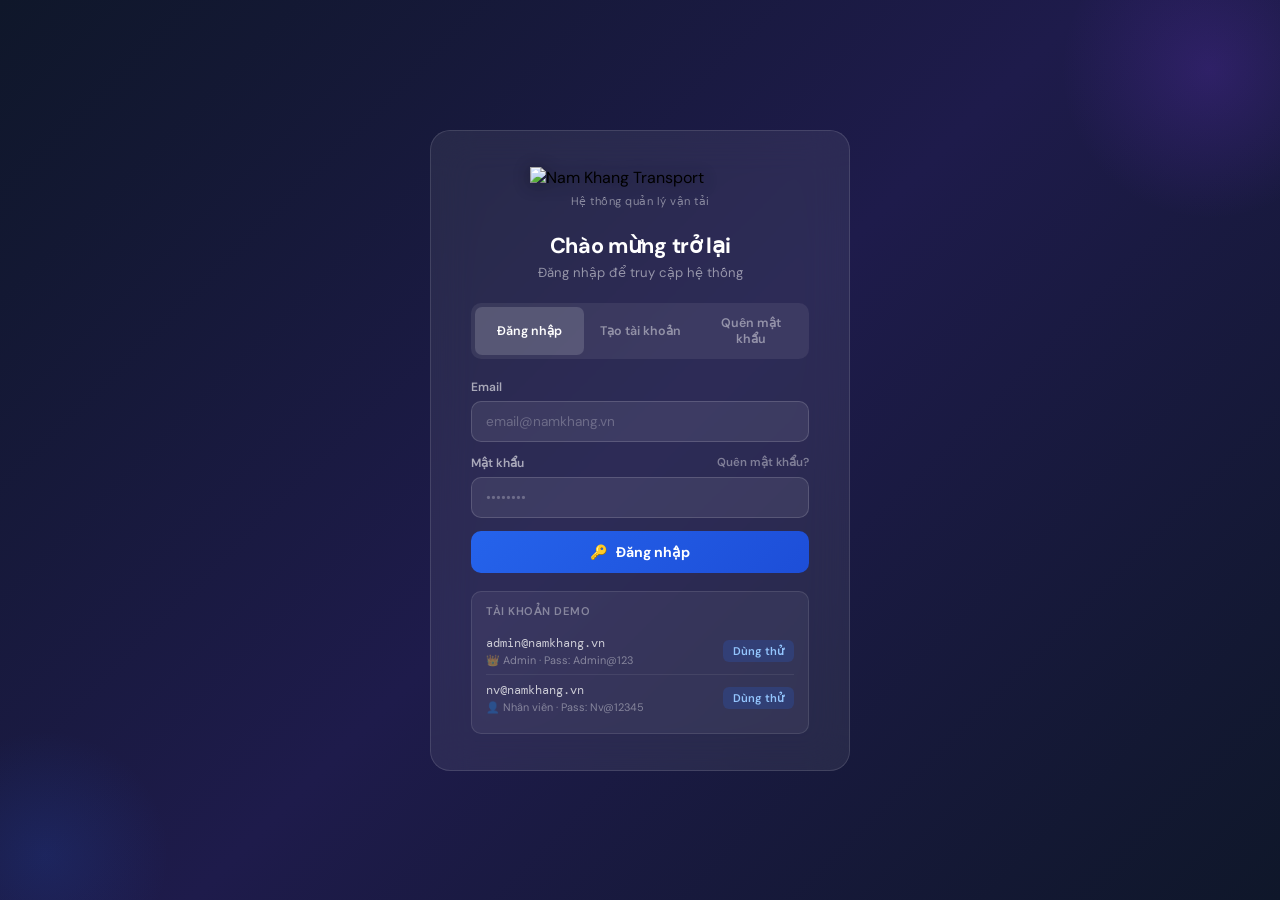
==== commit ffe13414: "Add files via upload" ====
--- a/namkhang/index.html
+++ b/namkhang/index.html
@@ -1,1228 +1,173 @@
-<!DOCTYPE html>
-<html lang="vi">
-<head>
-<meta charset="UTF-8">
-<meta name="viewport" content="width=device-width, initial-scale=1.0">
-<title>Nam Khang Transport</title>
-<link href="https://fonts.googleapis.com/css2?family=DM+Sans:wght@300;400;500;600;700&family=DM+Mono:wght@400;500&display=swap" rel="stylesheet">
-<style>
-:root{
-  --bg:#f5f4f0;--surface:#fff;--surface2:#f0ede8;--border:#e4e0d8;
-  --text:#1a1814;--text2:#6b6760;--text3:#a09c96;
-  --accent:#2563eb;--accent-light:#eff4ff;
-  --green:#16a34a;--green-light:#f0fdf4;
-  --red:#dc2626;--red-light:#fef2f2;
-  --orange:#ea580c;--orange-light:#fff7ed;
-  --yellow:#ca8a04;--yellow-light:#fefce8;
-  --purple:#7c3aed;--purple-light:#f5f3ff;
-  --sidebar-w:240px;--radius:12px;
-  --shadow:0 1px 3px rgba(0,0,0,.08);--shadow-md:0 4px 20px rgba(0,0,0,.12);
-}
-*{box-sizing:border-box;margin:0;padding:0}
-body{font-family:"DM Sans",sans-serif;background:var(--bg);color:var(--text);min-height:100vh;display:flex}
-
-/* SIDEBAR */
-.sidebar{width:var(--sidebar-w);background:var(--surface);border-right:1px solid var(--border);display:flex;flex-direction:column;position:fixed;top:0;left:0;bottom:0;z-index:200;transition:transform .28s cubic-bezier(.4,0,.2,1)}
-.sidebar-logo{padding:16px;border-bottom:1px solid var(--border);display:flex;align-items:center;gap:10px}
-.logo-mark{width:36px;height:36px;background:linear-gradient(135deg,#1e40af,#2563eb);border-radius:8px;display:flex;align-items:center;justify-content:center;color:#fff;font-size:15px;font-weight:800;flex-shrink:0}
-.logo-text .logo-name{font-size:.85rem;font-weight:700}
-.logo-text .logo-sub{font-size:.62rem;color:var(--text3)}
-.sidebar-nav{padding:12px 10px;flex:1;overflow-y:auto}
-.nav-section{margin-bottom:16px}
-.nav-label{font-size:.62rem;font-weight:600;color:var(--text3);letter-spacing:.8px;text-transform:uppercase;padding:0 10px;margin-bottom:4px;display:block}
-.nav-item{display:flex;align-items:center;gap:10px;padding:8px 10px;border-radius:8px;cursor:pointer;font-size:.83rem;font-weight:500;color:var(--text2);transition:all .15s;user-select:none}
-.nav-item:hover{background:var(--surface2);color:var(--text)}
-.nav-item.active{background:var(--text);color:#fff}
-.nav-item .icon{font-size:15px;width:18px;text-align:center;flex-shrink:0}
-.nav-badge{margin-left:auto;background:var(--red);color:#fff;font-size:.6rem;font-weight:700;padding:2px 6px;border-radius:10px}
-.nav-item.active .nav-badge{background:rgba(255,255,255,.25)}
-.sidebar-footer{padding:12px 10px;border-top:1px solid var(--border)}
-.user-card{display:flex;align-items:center;gap:10px;padding:8px 10px;border-radius:8px;cursor:pointer}
-.user-card:hover{background:var(--surface2)}
-.avatar{width:30px;height:30px;background:linear-gradient(135deg,#667eea,#764ba2);border-radius:50%;display:flex;align-items:center;justify-content:center;color:#fff;font-size:.75rem;font-weight:700;flex-shrink:0}
-.user-name{font-size:.8rem;font-weight:600}
-.user-role{font-size:.68rem;color:var(--text3)}
-.sb-overlay{display:none;position:fixed;inset:0;background:rgba(0,0,0,.4);z-index:199}
-.sb-overlay.show{display:block}
-
-/* MAIN */
-.main{margin-left:var(--sidebar-w);flex:1;display:flex;flex-direction:column;min-height:100vh}
-.topbar{background:var(--surface);border-bottom:1px solid var(--border);padding:0 24px;height:56px;display:flex;align-items:center;justify-content:space-between;position:sticky;top:0;z-index:100;gap:12px}
-.topbar-left{display:flex;align-items:center;gap:10px}
-.menu-btn{display:none;width:36px;height:36px;border-radius:8px;border:1px solid var(--border);background:transparent;align-items:center;justify-content:center;cursor:pointer;font-size:18px;flex-shrink:0}
-.page-title{font-size:1rem;font-weight:700;letter-spacing:-.3px}
-.page-sub{font-size:.7rem;color:var(--text3)}
-.topbar-right{display:flex;align-items:center;gap:8px;flex-shrink:0}
-.btn{display:inline-flex;align-items:center;gap:6px;padding:7px 14px;border-radius:8px;font-size:.8rem;font-weight:600;cursor:pointer;border:none;transition:all .15s;font-family:"DM Sans",sans-serif;white-space:nowrap}
-.btn-ghost{background:transparent;color:var(--text2);border:1px solid var(--border)}.btn-ghost:hover{background:var(--surface2)}
-.btn-green{background:var(--green);color:#fff}.btn-green:hover{background:#15803d}
-.btn-red{background:var(--red);color:#fff}.btn-red:hover{background:#b91c1c}
-.btn-accent{background:var(--accent);color:#fff}.btn-accent:hover{background:#1d4ed8}
-.btn-sm{padding:5px 11px;font-size:.75rem}
-.content{padding:22px 24px;flex:1}
-.page{display:none}.page.active{display:block}
-
-/* KPI */
-.kpi-grid{display:grid;grid-template-columns:repeat(4,1fr);gap:14px;margin-bottom:20px}
-.kpi-card{background:var(--surface);border:1px solid var(--border);border-radius:var(--radius);padding:18px;box-shadow:var(--shadow);position:relative;overflow:hidden;animation:fadeUp .3s ease both}
-.kpi-card::before{content:"";position:absolute;top:0;left:0;right:0;height:3px}
-.kpi-card.c-green::before{background:var(--green)}.kpi-card.c-red::before{background:var(--red)}
-.kpi-card.c-blue::before{background:var(--accent)}.kpi-card.c-orange::before{background:var(--orange)}
-.kpi-card.c-purple::before{background:var(--purple)}
-.kpi-header{display:flex;align-items:flex-start;justify-content:space-between;margin-bottom:10px}
-.kpi-label{font-size:.74rem;color:var(--text2);font-weight:500}
-.kpi-icon{width:32px;height:32px;border-radius:8px;display:flex;align-items:center;justify-content:center;font-size:15px;flex-shrink:0}
-.ic-green{background:var(--green-light)}.ic-red{background:var(--red-light)}
-.ic-blue{background:var(--accent-light)}.ic-orange{background:var(--orange-light)}.ic-purple{background:var(--purple-light)}
-.kpi-value{font-size:1.4rem;font-weight:700;letter-spacing:-.5px;font-family:"DM Mono",monospace;margin-bottom:6px}
-.kpi-footer{display:flex;align-items:center;gap:6px;font-size:.7rem;flex-wrap:wrap}
-.tag{display:inline-flex;align-items:center;gap:2px;font-weight:600;padding:2px 7px;border-radius:5px;font-size:.7rem}
-.tag-up{color:var(--green);background:var(--green-light)}.tag-down{color:var(--red);background:var(--red-light)}
-.kpi-sub{color:var(--text3)}
-
-/* CARDS & TABLES */
-.card{background:var(--surface);border:1px solid var(--border);border-radius:var(--radius);box-shadow:var(--shadow);overflow:hidden;margin-bottom:16px}
-.card-header{padding:14px 20px;border-bottom:1px solid var(--border);display:flex;align-items:center;justify-content:space-between}
-.card-title{font-size:.88rem;font-weight:700}
-.card-sub{font-size:.7rem;color:var(--text3);margin-top:1px}
-.table-wrap{overflow-x:auto}
-.dt{width:100%;border-collapse:collapse;min-width:560px}
-.dt th{text-align:left;font-size:.65rem;font-weight:600;color:var(--text3);text-transform:uppercase;letter-spacing:.5px;padding:9px 16px;background:var(--surface2);border-bottom:1px solid var(--border);white-space:nowrap}
-.dt td{padding:10px 16px;font-size:.78rem;border-bottom:1px solid var(--border);vertical-align:middle}
-.dt tr:last-child td{border-bottom:none}
-.dt tr:hover td{background:#fafaf9;cursor:pointer}
-.mono{font-family:"DM Mono",monospace;font-size:.73rem}
-.amt-pos{color:var(--green);font-weight:700;font-family:"DM Mono",monospace}
-.amt-neg{color:var(--red);font-weight:700;font-family:"DM Mono",monospace}
-.badge{display:inline-flex;align-items:center;gap:4px;padding:3px 9px;border-radius:20px;font-size:.67rem;font-weight:600;white-space:nowrap}
-.badge::before{content:"";width:5px;height:5px;border-radius:50%;background:currentColor;flex-shrink:0}
-.b-green{background:var(--green-light);color:var(--green)}.b-red{background:var(--red-light);color:var(--red)}
-.b-blue{background:var(--accent-light);color:var(--accent)}.b-orange{background:var(--orange-light);color:var(--orange)}
-.b-yellow{background:var(--yellow-light);color:var(--yellow)}.b-gray{background:#f1f5f9;color:#64748b}
-.row-acts{display:flex;gap:5px;opacity:0;transition:opacity .15s}
-.dt tr:hover .row-acts{opacity:1}
-.ic-btn{width:27px;height:27px;border-radius:6px;border:1px solid var(--border);background:transparent;display:flex;align-items:center;justify-content:center;cursor:pointer;font-size:12px;transition:all .15s}
-.ic-btn:hover{background:var(--surface2)}.ic-btn.del:hover{background:var(--red-light);border-color:var(--red)}
-
-/* CHARTS */
-.chart-row{display:grid;grid-template-columns:1.5fr 1fr;gap:14px;margin-bottom:20px}
-.chart-card{background:var(--surface);border:1px solid var(--border);border-radius:var(--radius);box-shadow:var(--shadow);padding:18px 20px}
-.chart-title{font-size:.88rem;font-weight:700;margin-bottom:3px}
-.chart-sub{font-size:.7rem;color:var(--text3);margin-bottom:14px}
-.legend{display:flex;gap:14px;margin-bottom:12px;flex-wrap:wrap}
-.leg-item{display:flex;align-items:center;gap:5px;font-size:.73rem;color:var(--text2)}
-.leg-dot{width:8px;height:8px;border-radius:50%;flex-shrink:0}
-.bar-wrap{display:flex;align-items:flex-end;gap:6px;height:120px}
-.bar-group{flex:1;display:flex;flex-direction:column;align-items:center;gap:4px;height:100%}
-.bars{flex:1;width:100%;display:flex;align-items:flex-end;gap:2px}
-.bar{flex:1;border-radius:4px 4px 0 0;transition:all .4s;cursor:pointer;min-height:3px}
-.bar:hover{filter:brightness(1.1)}
-.bar-lbl{font-size:.6rem;color:var(--text3);font-family:"DM Mono",monospace;text-align:center;white-space:nowrap}
-.cat-list{display:flex;flex-direction:column;gap:10px}
-.cat-header{display:flex;justify-content:space-between;align-items:center;margin-bottom:4px}
-.cat-name{font-size:.76rem;font-weight:500}
-.cat-val{font-size:.73rem;font-family:"DM Mono",monospace;font-weight:600}
-.cat-bar{height:6px;background:var(--surface2);border-radius:3px;overflow:hidden}
-.cat-fill{height:100%;border-radius:3px;transition:width .6s ease}
-
-/* TABS */
-.tab-bar{display:flex;gap:2px;background:var(--surface2);border-radius:10px;padding:4px;margin-bottom:18px;width:fit-content}
-.tab{padding:7px 18px;border-radius:7px;font-size:.82rem;font-weight:600;cursor:pointer;color:var(--text2);transition:all .15s;border:none;background:transparent;font-family:"DM Sans",sans-serif}
-.tab.active{background:var(--surface);color:var(--text);box-shadow:var(--shadow)}
-.tab.active.tab-thu{color:var(--green)}.tab.active.tab-chi{color:var(--red)}
-
-/* TOOLBAR */
-.toolbar{display:flex;align-items:center;gap:10px;margin-bottom:16px;flex-wrap:wrap}
-.search-box{position:relative;flex:1;min-width:180px}
-.search-box input{width:100%;padding:8px 12px 8px 34px;border:1px solid var(--border);border-radius:8px;font-size:.82rem;font-family:"DM Sans",sans-serif;background:var(--surface);color:var(--text);outline:none}
-.search-box input:focus{border-color:var(--accent)}
-.search-icon{position:absolute;left:10px;top:50%;transform:translateY(-50%);font-size:13px;color:var(--text3)}
-.sel{padding:8px 12px;border:1px solid var(--border);border-radius:8px;font-size:.82rem;font-family:"DM Sans",sans-serif;background:var(--surface);color:var(--text);outline:none;cursor:pointer}
-
-/* VEHICLE */
-.xe-grid{display:grid;grid-template-columns:repeat(auto-fill,minmax(280px,1fr));gap:14px;margin-bottom:20px}
-.xe-card{background:var(--surface);border:1px solid var(--border);border-radius:var(--radius);padding:18px;box-shadow:var(--shadow)}
-.xe-plate{font-size:1rem;font-weight:700;font-family:"DM Mono",monospace}
-.xe-type{font-size:.72rem;color:var(--text3);margin-top:2px}
-.xe-status{padding:3px 9px;border-radius:20px;font-size:.67rem;font-weight:600}
-.xs-ok{background:var(--green-light);color:var(--green)}
-.xs-warn{background:var(--yellow-light);color:var(--yellow)}
-.xs-busy{background:var(--accent-light);color:var(--accent)}
-.xe-stats{display:grid;grid-template-columns:1fr 1fr;gap:8px;margin:12px 0}
-.xe-stat{background:var(--surface2);border-radius:8px;padding:8px 10px}
-.xe-stat-lbl{font-size:.65rem;color:var(--text3);margin-bottom:2px}
-.xe-stat-val{font-size:.82rem;font-weight:600;font-family:"DM Mono",monospace}
-.xe-alert{background:var(--red-light);border:1px solid #fecaca;border-radius:8px;padding:7px 10px;font-size:.72rem;color:var(--red);display:flex;align-items:center;gap:6px}
-
-/* DONUT */
-.donut-wrap{display:flex;align-items:center;gap:20px}
-.donut{width:130px;height:130px;border-radius:50%;flex-shrink:0;position:relative;transition:background .5s}
-.donut-hole{position:absolute;inset:28px;background:var(--surface);border-radius:50%;display:flex;flex-direction:column;align-items:center;justify-content:center}
-.donut-pct{font-size:.9rem;font-weight:700;font-family:"DM Mono",monospace;line-height:1.1}
-.donut-lbl{font-size:.58rem;color:var(--text3)}
-.donut-legend{flex:1;display:flex;flex-direction:column;gap:7px}
-.dl-item{display:flex;align-items:center;gap:7px;font-size:.73rem}
-.dl-dot{width:9px;height:9px;border-radius:50%;flex-shrink:0}
-.dl-name{flex:1;color:var(--text2)}.dl-val{font-family:"DM Mono",monospace;font-size:.7rem;font-weight:600}
-.dl-pct{color:var(--text3);font-size:.68rem}
-
-/* PERIOD TABS */
-.period-tabs{display:flex;gap:2px;background:var(--surface);border:1px solid var(--border);border-radius:10px;padding:4px}
-.ptab{padding:6px 18px;border-radius:7px;font-size:.82rem;font-weight:600;cursor:pointer;color:var(--text2);transition:all .15s;border:none;background:transparent;font-family:"DM Sans",sans-serif}
-.ptab.active{background:var(--accent);color:#fff;box-shadow:var(--shadow)}
-
-/* RANK */
-.rank-item{display:flex;align-items:center;gap:12px;padding:10px 20px;border-bottom:1px solid var(--border);transition:background .15s}
-.rank-item:last-child{border-bottom:none}
-.rank-item:hover{background:var(--surface2)}
-.rank-num{width:22px;height:22px;border-radius:50%;display:flex;align-items:center;justify-content:center;font-size:.7rem;font-weight:700;flex-shrink:0}
-.r1{background:#fef3c7;color:#92400e}.r2{background:#f1f5f9;color:#475569}
-.r3{background:#fef2f2;color:#9f1239}.rn{background:var(--surface2);color:var(--text3)}
-.rank-info{flex:1}.rank-name{font-size:.8rem;font-weight:600}.rank-meta{font-size:.68rem;color:var(--text3);margin-top:1px}
-.rank-amount{font-size:.82rem;font-weight:700;font-family:"DM Mono",monospace;color:var(--green)}
-.rank-change{font-size:.67rem;font-weight:600;margin-top:2px}
-.rc-up{color:var(--green)}.rc-dn{color:var(--red)}
-
-/* MINI BAR */
-.mini-bar-wrap{display:flex;align-items:center;gap:6px}
-.mini-bar{flex:1;height:5px;background:var(--surface2);border-radius:3px;overflow:hidden;min-width:50px}
-.mini-fill{height:100%;border-radius:3px;transition:width .5s ease}
-.mini-pct{font-size:.68rem;color:var(--text3);font-family:"DM Mono",monospace;width:30px;text-align:right}
-
-/* MODAL */
-.modal-overlay{display:none;position:fixed;inset:0;background:rgba(0,0,0,.45);z-index:500;align-items:center;justify-content:center;padding:16px}
-.modal-overlay.show{display:flex}
-.modal{background:var(--surface);border-radius:16px;width:100%;max-width:560px;max-height:90vh;overflow-y:auto;box-shadow:0 20px 60px rgba(0,0,0,.2);animation:mIn .25s cubic-bezier(.34,1.56,.64,1)}
-@keyframes mIn{from{opacity:0;transform:translateY(16px) scale(.97)}to{opacity:1;transform:translateY(0) scale(1)}}
-.modal-header{padding:18px 22px 14px;border-bottom:1px solid var(--border);display:flex;align-items:center;justify-content:space-between;position:sticky;top:0;background:var(--surface);z-index:1}
-.modal-title{font-size:.98rem;font-weight:700}
-.modal-sub{font-size:.7rem;color:var(--text3);margin-top:2px}
-.close-btn{width:30px;height:30px;border-radius:8px;border:1px solid var(--border);background:transparent;display:flex;align-items:center;justify-content:center;cursor:pointer;font-size:15px;color:var(--text2)}
-.close-btn:hover{background:var(--surface2)}
-.modal-body{padding:18px 22px}
-.modal-footer{padding:14px 22px;border-top:1px solid var(--border);display:flex;justify-content:flex-end;gap:10px;position:sticky;bottom:0;background:var(--surface)}
-.fg{display:flex;flex-direction:column;gap:5px;margin-bottom:14px}
-.fl{font-size:.75rem;font-weight:600;color:var(--text2)}
-.req{color:var(--red)}
-.fc{padding:8px 12px;border:1px solid var(--border);border-radius:8px;font-size:.82rem;font-family:"DM Sans",sans-serif;background:var(--surface);color:var(--text);outline:none;width:100%}
-.fc:focus{border-color:var(--accent);box-shadow:0 0 0 3px var(--accent-light)}
-.fc::placeholder{color:var(--text3)}
-.form-row{display:grid;grid-template-columns:1fr 1fr;gap:12px}
-.detail-amount{font-size:1.5rem;font-weight:700;font-family:"DM Mono",monospace;padding:14px 18px;border-radius:10px;margin-bottom:16px;text-align:center}
-.detail-amount.thu-amt{background:var(--green-light);color:var(--green)}
-.detail-amount.chi-amt{background:var(--red-light);color:var(--red)}
-.detail-grid{display:grid;grid-template-columns:1fr 1fr;gap:12px 20px;margin-bottom:4px}
-.detail-item label{font-size:.65rem;font-weight:600;color:var(--text3);text-transform:uppercase;letter-spacing:.5px;display:block;margin-bottom:3px}
-.detail-item .dv{font-size:.83rem;font-weight:500}
-
-/* CONFIRM */
-.confirm-box{background:var(--surface);border-radius:14px;padding:28px 24px;max-width:340px;width:100%;box-shadow:0 20px 60px rgba(0,0,0,.2);text-align:center;animation:mIn .2s ease}
-.confirm-box h3{font-size:.95rem;font-weight:700;margin-bottom:8px}
-.confirm-box p{font-size:.8rem;color:var(--text2);margin-bottom:20px;line-height:1.5}
-.confirm-btns{display:flex;gap:10px;justify-content:center}
-
-/* TOAST */
-.toast-wrap{position:fixed;bottom:24px;right:24px;z-index:9999;display:flex;flex-direction:column;gap:8px;pointer-events:none}
-.toast{padding:11px 18px;border-radius:10px;font-size:.81rem;font-weight:500;box-shadow:0 4px 20px rgba(0,0,0,.18);transform:translateX(120%);opacity:0;transition:all .3s cubic-bezier(.34,1.56,.64,1);max-width:300px}
-.toast.show{transform:translateX(0);opacity:1}
-.t-success{background:var(--green);color:#fff}.t-error{background:var(--red);color:#fff}.t-info{background:var(--accent);color:#fff}
-
-@keyframes fadeUp{from{opacity:0;transform:translateY(8px)}to{opacity:1;transform:translateY(0)}}
-::-webkit-scrollbar{width:5px;height:5px}
-::-webkit-scrollbar-thumb{background:var(--border);border-radius:3px}
-@media(max-width:1100px){.kpi-grid{grid-template-columns:repeat(2,1fr)}.chart-row{grid-template-columns:1fr}.content{padding:16px 18px}}
-@media(max-width:767px){.sidebar{transform:translateX(-100%)}.sidebar.open{transform:translateX(0)}.main{margin-left:0}.menu-btn{display:flex!important}.content{padding:12px}.kpi-grid{grid-template-columns:1fr 1fr}.form-row{grid-template-columns:1fr}.tab-bar{width:100%}.tab{flex:1;text-align:center}.topbar{padding:0 14px}.detail-grid{grid-template-columns:1fr}}
-</style>
-</head>
-<body>
-
-<div class="toast-wrap" id="toastWrap"></div>
-<div class="sb-overlay" id="overlay" onclick="closeSidebar()"></div>
-
-<!-- CONFIRM -->
-<div class="modal-overlay" id="confirmOverlay">
-  <div class="confirm-box">
-    <div style="font-size:2rem;margin-bottom:12px">🗑️</div>
-    <h3 id="confirmTitle">Xác nhận xóa</h3>
-    <p id="confirmMsg">Hành động này không thể hoàn tác.</p>
-    <div class="confirm-btns">
-      <button class="btn btn-ghost" onclick="closeConfirm()">Hủy</button>
-      <button class="btn btn-red" onclick="doConfirm()">Xóa</button>
-    </div>
-  </div>
-</div>
-
-<!-- MODAL -->
-<div class="modal-overlay" id="mainModal" onclick="handleModalBg(event)">
-  <div class="modal">
-    <div class="modal-header">
-      <div><div class="modal-title" id="modalTitle"></div><div class="modal-sub" id="modalSub"></div></div>
-      <button class="close-btn" onclick="closeModal()">✕</button>
-    </div>
-    <div class="modal-body" id="modalBody"></div>
-    <div class="modal-footer" id="modalFooter"></div>
-  </div>
-</div>
-
-<!-- NOTIF PANEL -->
-<div id="notifPanel" style="display:none;position:fixed;top:56px;right:12px;width:360px;max-height:520px;background:var(--surface);border:1px solid var(--border);border-radius:16px;box-shadow:0 8px 40px rgba(0,0,0,.15);z-index:300;overflow:hidden;animation:mIn .2s ease">
-  <div style="padding:14px 18px 10px;border-bottom:1px solid var(--border);display:flex;align-items:center;justify-content:space-between">
-    <div style="font-size:.9rem;font-weight:700">🔔 Thông báo</div>
-    <button onclick="markAllRead()" style="font-size:.72rem;color:var(--accent);background:none;border:none;cursor:pointer;font-weight:600;font-family:inherit">Đánh dấu đã đọc</button>
-  </div>
-  <div id="notifList" style="overflow-y:auto;max-height:440px"></div>
-</div>
-
-<!-- SIDEBAR -->
-<aside class="sidebar" id="sidebar">
-  <div class="sidebar-logo">
-    <div class="logo-mark">NK</div>
-    <div class="logo-text">
-      <div class="logo-name">Nam Khang</div>
-      <div class="logo-sub">Transport Management</div>
-    </div>
-  </div>
-  <nav class="sidebar-nav">
-    <div class="nav-section">
-      <span class="nav-label">Tổng quan</span>
-      <div class="nav-item active" data-page="dashboard"><span class="icon">📊</span>Dashboard</div>
-    </div>
-    <div class="nav-section">
-      <span class="nav-label">Nghiệp vụ</span>
-      <div class="nav-item" data-page="hopdong"><span class="icon">📋</span>Hợp đồng<span class="nav-badge" id="hdBadge">0</span></div>
-      <div class="nav-item" data-page="khachhang"><span class="icon">👥</span>Khách hàng</div>
-    </div>
-    <div class="nav-section">
-      <span class="nav-label">Phương tiện</span>
-      <div class="nav-item" data-page="xe"><span class="icon">🚌</span>Xe & Tài xế</div>
-    </div>
-    <div class="nav-section">
-      <span class="nav-label">Tài chính</span>
-      <div class="nav-item" data-page="thuchi"><span class="icon">💸</span>Thu Chi</div>
-      <div class="nav-item" data-page="baocao"><span class="icon">📈</span>Báo cáo</div>
-    </div>
-    <div class="nav-section">
-      <span class="nav-label">Hệ thống</span>
-      <div class="nav-item" data-page="caidat"><span class="icon">⚙️</span>Cài đặt</div>
-    </div>
-  </nav>
-  <div class="sidebar-footer">
-    <div class="user-card">
-      <div class="avatar">QT</div>
-      <div><div class="user-name">Quản trị viên</div><div class="user-role">Admin</div></div>
-    </div>
-  </div>
-</aside>
-
-<!-- MAIN -->
-<main class="main">
-  <div class="topbar">
-    <div class="topbar-left">
-      <button class="menu-btn" onclick="toggleSidebar()">☰</button>
-      <div>
-        <div class="page-title" id="pageTitle">Dashboard</div>
-        <div class="page-sub" id="pageSub">Tháng 4, 2026</div>
-      </div>
-    </div>
-    <div class="topbar-right" id="topbarActions"></div>
-    <button class="btn btn-ghost" style="position:relative;padding:7px 10px" onclick="toggleNotifPanel()" id="notifBtn">
-      🔔
-      <span id="notifDot" style="display:none;position:absolute;top:4px;right:4px;width:8px;height:8px;background:var(--red);border-radius:50%;border:2px solid #fff"></span>
-    </button>
-  </div>
-
-  <div class="content">
-
-    <!-- DASHBOARD -->
-    <div class="page active" id="page-dashboard">
-      <div class="kpi-grid" id="db-kpi"></div>
-      <div class="chart-row">
-        <div class="chart-card">
-          <div class="chart-title">Doanh thu & Chi phí</div>
-          <div class="chart-sub">6 tháng gần nhất · Triệu đồng</div>
-          <div class="legend">
-            <div class="leg-item"><div class="leg-dot" style="background:var(--green)"></div>Thu</div>
-            <div class="leg-item"><div class="leg-dot" style="background:var(--red)"></div>Chi</div>
-            <div class="leg-item"><div class="leg-dot" style="background:#94a3b8"></div>Lợi nhuận</div>
-          </div>
-          <div class="bar-wrap" id="db-bar"></div>
-        </div>
-        <div class="chart-card">
-          <div class="chart-title">Cơ cấu chi phí T4</div>
-          <div class="chart-sub">Phân bổ theo danh mục</div>
-          <div class="cat-list" id="db-cat"></div>
-        </div>
-      </div>
-      <div style="display:grid;grid-template-columns:1.2fr 1fr;gap:14px">
-        <div class="card">
-          <div class="card-header">
-            <div><div class="card-title">Hợp đồng gần nhất</div><div class="card-sub">5 mới nhất</div></div>
-            <button class="btn btn-ghost btn-sm" onclick="navTo('hopdong')">Xem tất cả →</button>
-          </div>
-          <div class="table-wrap">
-            <table class="dt" style="min-width:380px">
-              <thead><tr><th>Số HĐ</th><th>Khách hàng</th><th>Giá trị</th><th>Trạng thái</th></tr></thead>
-              <tbody id="db-hd"></tbody>
-            </table>
-          </div>
-        </div>
-        <div class="card">
-          <div class="card-header"><div><div class="card-title">Tình trạng xe</div><div class="card-sub">Cập nhật real-time</div></div></div>
-          <div id="db-xe" style="padding:8px 0"></div>
-        </div>
-      </div>
-    </div>
-
-    <!-- HỢP ĐỒNG -->
-    <div class="page" id="page-hopdong">
-      <div class="toolbar">
-        <div class="search-box"><span class="search-icon">🔍</span><input type="text" id="hd-search" placeholder="Tìm hợp đồng..." oninput="renderHD()"></div>
-        <select class="sel" id="hd-filter-tt" onchange="renderHD()">
-          <option value="">Tất cả trạng thái</option>
-          <option value="cho_xe">Chờ thực hiện</option>
-          <option value="dang_chay">Đang thực hiện</option>
-          <option value="hoan_thanh">Hoàn thành</option>
-          <option value="cho_thanh_toan">Chờ thanh toán</option>
-        </select>
-      </div>
-      <div class="card">
-        <div class="card-header">
-          <div><div class="card-title">Danh sách Hợp đồng</div><div class="card-sub" id="hd-count">0 hợp đồng</div></div>
-        </div>
-        <div class="table-wrap">
-          <table class="dt" style="min-width:700px">
-            <thead><tr><th>Số HĐ</th><th>Khách hàng</th><th>Tuyến đường</th><th>Ngày</th><th>Xe/Tài xế</th><th>Giá trị</th><th>Đã thu</th><th>Trạng thái</th><th></th></tr></thead>
-            <tbody id="hd-body"></tbody>
-          </table>
-        </div>
-      </div>
-    </div>
-
-    <!-- KHÁCH HÀNG -->
-    <div class="page" id="page-khachhang">
-      <div class="toolbar">
-        <div class="search-box"><span class="search-icon">🔍</span><input type="text" id="kh-search" placeholder="Tìm khách hàng..." oninput="renderKH()"></div>
-      </div>
-      <div class="card">
-        <div class="card-header"><div><div class="card-title">Danh sách Khách hàng</div><div class="card-sub" id="kh-count">0 khách hàng</div></div></div>
-        <div class="table-wrap">
-          <table class="dt" style="min-width:500px">
-            <thead><tr><th>Khách hàng</th><th>Loại</th><th>Điện thoại</th><th>Tổng HĐ</th><th>Doanh số</th><th></th></tr></thead>
-            <tbody id="kh-body"></tbody>
-          </table>
-        </div>
-      </div>
-    </div>
-
-    <!-- XE & TÀI XẾ -->
-    <div class="page" id="page-xe">
-      <div class="tab-bar" style="margin-bottom:18px">
-        <button class="tab active" onclick="switchXeTab('xe',this)">🚌 Xe</button>
-        <button class="tab" onclick="switchXeTab('taixe',this)">🧑‍✈️ Tài xế</button>
-      </div>
-      <div id="xe-panel"><div class="xe-grid" id="xe-grid"></div></div>
-      <div id="taixe-panel" style="display:none">
-        <div class="card">
-          <div class="card-header"><div><div class="card-title">Danh sách Tài xế</div><div class="card-sub">Hiệu suất tháng 4/2026</div></div></div>
-          <div class="table-wrap">
-            <table class="dt" style="min-width:560px">
-              <thead><tr><th>Tài xế</th><th>CMND</th><th>Bằng lái</th><th>Số chuyến T4</th><th>Doanh thu T4</th><th>Lương CB</th><th></th></tr></thead>
-              <tbody id="taixe-body"></tbody>
-            </table>
-          </div>
-        </div>
-      </div>
-    </div>
-
-    <!-- THU CHI -->
-    <div class="page" id="page-thuchi">
-      <div class="kpi-grid" id="tc-kpi"></div>
-      <div class="chart-row">
-        <div class="chart-card">
-          <div class="chart-title">Thu Chi theo tháng</div>
-          <div class="chart-sub">6 tháng gần nhất</div>
-          <div class="legend">
-            <div class="leg-item"><div class="leg-dot" style="background:var(--green)"></div>Thu</div>
-            <div class="leg-item"><div class="leg-dot" style="background:var(--red)"></div>Chi</div>
-          </div>
-          <div class="bar-wrap" id="tc-bar"></div>
-        </div>
-        <div class="chart-card">
-          <div class="chart-title">Cơ cấu chi phí</div>
-          <div class="chart-sub" id="tc-donut-sub">Tổng chi</div>
-          <div class="donut-wrap">
-            <div class="donut" id="tc-donut"><div class="donut-hole"><div class="donut-pct" id="tc-donut-val">0</div><div class="donut-lbl">Tổng chi</div></div></div>
-            <div class="donut-legend" id="tc-donut-legend"></div>
-          </div>
-        </div>
-      </div>
-      <div class="tab-bar">
-        <button class="tab active" onclick="switchTCTab('all',this)">Tất cả</button>
-        <button class="tab tab-thu" onclick="switchTCTab('thu',this)">💰 Thu</button>
-        <button class="tab tab-chi" onclick="switchTCTab('chi',this)">💸 Chi</button>
-      </div>
-      <div class="toolbar">
-        <div class="search-box"><span class="search-icon">🔍</span><input type="text" id="tc-search" placeholder="Tìm giao dịch..." oninput="renderTC()"></div>
-        <select class="sel" id="tc-cat" onchange="renderTC()">
-          <option value="">Tất cả loại</option>
-          <option>Thu hợp đồng</option><option>Đặt cọc</option><option>Thu khác</option>
-          <option>Nhiên liệu</option><option>Lương tài xế</option><option>Sửa chữa</option>
-          <option>Cầu đường</option><option>Bảo dưỡng</option><option>Khác</option>
-        </select>
-        <select class="sel" id="tc-month" onchange="onTCMonthChange()">
-          <option value="04/2026">Tháng 4/2026</option>
-          <option value="03/2026">Tháng 3/2026</option>
-          <option value="custom">📅 Tùy chỉnh...</option>
-        </select>
-        <div id="tc-date-range" style="display:none;align-items:center;gap:6px">
-          <input type="date" class="sel" id="tc-from" style="padding:7px 10px" onchange="renderTCAll()">
-          <span style="color:var(--text3);font-size:.8rem">→</span>
-          <input type="date" class="sel" id="tc-to" style="padding:7px 10px" onchange="renderTCAll()">
-          <button class="btn btn-ghost btn-sm" onclick="clearDateRange()">✕</button>
-        </div>
-      </div>
-      <div class="card">
-        <div class="card-header">
-          <div><div class="card-title">Lịch sử giao dịch</div><div class="card-sub" id="tc-info">0 giao dịch</div></div>
-          <div id="tc-summary" style="font-size:.75rem;font-weight:600;display:flex;gap:8px;align-items:center"></div>
-        </div>
-        <div class="table-wrap">
-          <table class="dt" style="min-width:640px">
-            <thead><tr><th>Ngày</th><th>Loại</th><th>Mô tả</th><th>HĐ</th><th>Xe/Tài xế</th><th>Hình thức</th><th>Số tiền</th><th></th></tr></thead>
-            <tbody id="tc-body"></tbody>
-          </table>
-        </div>
-        <div style="padding:12px 20px;border-top:1px solid var(--border);font-size:.76rem;color:var(--text2)" id="tc-page-info"></div>
-      </div>
-    </div>
-
-    <!-- BÁO CÁO -->
-    <div class="page" id="page-baocao">
-      <div style="display:flex;align-items:center;justify-content:space-between;margin-bottom:20px;flex-wrap:wrap;gap:12px">
-        <div style="display:flex;align-items:center;gap:14px;flex-wrap:wrap">
-          <div class="period-tabs">
-            <button class="ptab active" onclick="setBCPeriod('thang',this)">Tháng</button>
-            <button class="ptab" onclick="setBCPeriod('quy',this)">Quý</button>
-            <button class="ptab" onclick="setBCPeriod('nam',this)">Năm</button>
-          </div>
-          <span style="font-size:.78rem;color:var(--text3)">Đang xem: <strong id="bc-period-lbl">Tháng 4/2026</strong></span>
-        </div>
-        <button class="btn btn-green" onclick="exportExcel()">📊 Xuất Excel</button>
-      </div>
-      <div class="kpi-grid" id="bc-kpi"></div>
-      <div class="chart-row">
-        <div class="chart-card">
-          <div class="chart-title">Xu hướng Doanh thu & Chi phí</div>
-          <div class="chart-sub" id="bc-chart-sub">6 tháng gần nhất</div>
-          <div class="legend">
-            <div class="leg-item"><div class="leg-dot" style="background:var(--green)"></div>Doanh thu</div>
-            <div class="leg-item"><div class="leg-dot" style="background:var(--red)"></div>Chi phí</div>
-            <div class="leg-item"><div class="leg-dot" style="background:#94a3b8"></div>Lợi nhuận</div>
-          </div>
-          <div class="bar-wrap" id="bc-bar"></div>
-        </div>
-        <div class="chart-card">
-          <div class="chart-title">Cơ cấu chi phí</div>
-          <div class="chart-sub">Phân bổ danh mục</div>
-          <div class="donut-wrap">
-            <div class="donut" id="bc-donut"><div class="donut-hole"><div class="donut-pct" id="bc-donut-val">0</div><div class="donut-lbl">Tổng chi</div></div></div>
-            <div class="donut-legend" id="bc-donut-legend"></div>
-          </div>
-        </div>
-      </div>
-      <div style="display:grid;grid-template-columns:1.2fr 1fr;gap:14px;margin-bottom:16px">
-        <div class="card">
-          <div class="card-header"><div><div class="card-title">Hiệu suất từng xe</div><div class="card-sub" id="bc-xe-sub">Tháng 4/2026</div></div></div>
-          <div class="table-wrap">
-            <table class="dt" style="min-width:420px">
-              <thead><tr><th>Xe</th><th>Doanh thu</th><th>Chi phí</th><th>Lợi nhuận</th><th>Tỷ suất</th></tr></thead>
-              <tbody id="bc-xe-table"></tbody>
-            </table>
-          </div>
-        </div>
-        <div class="card">
-          <div class="card-header"><div class="card-title">Top Tài xế</div></div>
-          <div id="bc-driver-rank"></div>
-        </div>
-      </div>
-    </div>
-
-    <!-- CÀI ĐẶT -->
-    <div class="page" id="page-caidat">
-      <div class="card" style="max-width:560px">
-        <div class="card-header"><div class="card-title">⚙️ Thông tin công ty</div></div>
-        <div class="modal-body">
-          <div class="fg"><label class="fl">Tên công ty</label><input class="fc" value="Công ty TNHH Nam Khang Transport"></div>
-          <div class="fg"><label class="fl">Mã số thuế</label><input class="fc" value="0123456789"></div>
-          <div class="form-row">
-            <div class="fg"><label class="fl">Điện thoại</label><input class="fc" value="0908 123 456"></div>
-            <div class="fg"><label class="fl">Email</label><input class="fc" value="contact@namkhang.vn"></div>
-          </div>
-          <div class="fg"><label class="fl">Địa chỉ</label><input class="fc" value="123 Nguyễn Văn Linh, Q.7, TP.HCM"></div>
-          <button class="btn btn-accent" onclick="toast('Đã lưu thông tin!','success')">💾 Lưu thay đổi</button>
-        </div>
-      </div>
-    </div>
-
-  </div>
-</main>
-
-<script>
-const SB_URL='https://sanofehjuxcwyogilwht.supabase.co';
-const SB_KEY='sb_publishable_ndfztY5QjTbbUR6RYMeSQg_VR4EugZg';
-const SB_H={'apikey':SB_KEY,'Authorization':`Bearer ${SB_KEY}`,'Content-Type':'application/json','Prefer':'return=representation'};
-
-async function sbSelect(t,p=''){const r=await fetch(`${SB_URL}/rest/v1/${t}?${p}`,{headers:SB_H});if(!r.ok)throw new Error(r.status);return r.json();}
-async function sbInsert(t,b){const r=await fetch(`${SB_URL}/rest/v1/${t}`,{method:'POST',headers:SB_H,body:JSON.stringify(b)});if(!r.ok)throw new Error(r.status);return r.json();}
-async function sbUpdate(t,id,b){const r=await fetch(`${SB_URL}/rest/v1/${t}?id=eq.${id}`,{method:'PATCH',headers:SB_H,body:JSON.stringify(b)});if(!r.ok)throw new Error(r.status);return r.json();}
-async function sbDelete(t,id){const r=await fetch(`${SB_URL}/rest/v1/${t}?id=eq.${id}`,{method:'DELETE',headers:SB_H});if(!r.ok)throw new Error(r.status);}
-
-let DB={hopDong:[],thuChi:[],xe:[],taiXe:[],khachHang:[]};
-
-const DEFAULT_HD=[
-  {id:'hd01',so:'HD-2604',kh:'Cty TNHH Minh Long',tuyen:'HCM → Vũng Tàu',ngay:'2026-04-26',xe:'51B-12345',taixe:'Trần Văn A',giatri:45000000,dathu:10000000,tt:'dang_chay'},
-  {id:'hd02',so:'HD-2603',kh:'THPT Nguyễn Du',tuyen:'HCM → Cần Thơ',ngay:'2026-04-22',xe:'51C-23456',taixe:'Nguyễn Văn B',giatri:45500000,dathu:45500000,tt:'hoan_thanh'},
-  {id:'hd03',so:'HD-2602',kh:'Nguyễn Văn Thành',tuyen:'HCM → Đà Lạt',ngay:'2026-04-16',xe:'51E-56789',taixe:'Lê Văn C',giatri:28000000,dathu:28000000,tt:'hoan_thanh'},
-  {id:'hd04',so:'HD-2601',kh:'Tập đoàn Hoa Sen',tuyen:'HCM → Bình Dương',ngay:'2026-04-18',xe:'51A-34567',taixe:'Phạm Văn D',giatri:32000000,dathu:20000000,tt:'cho_thanh_toan'},
-  {id:'hd05',so:'HD-2600',kh:'Cty CP Vincom',tuyen:'HCM → Phan Thiết',ngay:'2026-04-10',xe:'51D-45678',taixe:'',giatri:38000000,dathu:0,tt:'cho_thanh_toan'},
-];
-const DEFAULT_TC=[
-  {id:'tc01',type:'thu',loai:'Thu hợp đồng',ngay:'2026-04-26',gio:'14:30',sotien:10000000,hd:'HD-2604',httt:'Chuyển khoản',xe:'51B-12345',taixe:'Trần Văn A',kh:'Cty TNHH Minh Long',mota:'Thanh toán đợt 1'},
-  {id:'tc02',type:'thu',loai:'Thu hợp đồng',ngay:'2026-04-22',gio:'09:15',sotien:45500000,hd:'HD-2603',httt:'Chuyển khoản',xe:'51C-23456',taixe:'Nguyễn Văn B',kh:'THPT Nguyễn Du',mota:'Quyết toán hợp đồng'},
-  {id:'tc03',type:'thu',loai:'Đặt cọc',ngay:'2026-04-18',gio:'10:00',sotien:20000000,hd:'HD-2601',httt:'Tiền mặt',xe:'51A-34567',taixe:'Phạm Văn D',kh:'Tập đoàn Hoa Sen',mota:'Đặt cọc trước HĐ'},
-  {id:'tc04',type:'chi',loai:'Nhiên liệu',ngay:'2026-04-25',gio:'08:00',sotien:1800000,hd:'HD-2604',httt:'Tiền mặt',xe:'51B-12345',taixe:'Trần Văn A',kh:'Petrolimex Q.7',mota:'Đổ xăng'},
-  {id:'tc05',type:'chi',loai:'Lương tài xế',ngay:'2026-04-10',gio:'13:00',sotien:20800000,hd:'',httt:'Chuyển khoản',xe:'Tất cả',taixe:'4 tài xế',kh:'',mota:'Lương tháng 3/2026'},
-  {id:'tc06',type:'chi',loai:'Sửa chữa',ngay:'2026-04-20',gio:'16:00',sotien:8500000,hd:'',httt:'Chuyển khoản',xe:'51D-45678',taixe:'',kh:'Garage Hoàng Anh',mota:'Thay lốp + phanh'},
-  {id:'tc07',type:'chi',loai:'Bảo dưỡng',ngay:'2026-04-03',gio:'10:30',sotien:3500000,hd:'',httt:'Chuyển khoản',xe:'51B-12345',taixe:'',kh:'Toyota Trường Chinh',mota:'Bảo dưỡng 50.000km'},
-  {id:'tc08',type:'chi',loai:'Cầu đường',ngay:'2026-04-08',gio:'09:00',sotien:420000,hd:'HD-2603',httt:'Tiền mặt',xe:'51C-23456',taixe:'Nguyễn Văn B',kh:'Trạm Trung Lương',mota:'Phí cao tốc'},
-  {id:'tc09',type:'thu',loai:'Thu hợp đồng',ngay:'2026-03-20',gio:'10:00',sotien:35000000,hd:'',httt:'Chuyển khoản',xe:'51B-12345',taixe:'Trần Văn A',kh:'Cty TNHH Phúc An',mota:'Thanh toán T3'},
-  {id:'tc10',type:'chi',loai:'Nhiên liệu',ngay:'2026-03-15',gio:'08:00',sotien:25000000,hd:'',httt:'Tiền mặt',xe:'Tất cả',taixe:'',kh:'Petrolimex',mota:'Nhiên liệu tháng 3'},
-];
-const DEFAULT_XE=[
-  {id:'xe01',bien:'51B-12345',loai:'Toyota Hiace',nam:2019,km:85000,dangKiem:'2026-08-15',baoHiem:'2026-09-30',tt:'dang_chay'},
-  {id:'xe02',bien:'51C-23456',loai:'Ford Transit',nam:2020,km:62000,dangKiem:'2026-05-20',baoHiem:'2026-07-15',tt:'san_sang'},
-  {id:'xe03',bien:'51A-34567',loai:'Hyundai Solati',nam:2021,km:48000,dangKiem:'2026-11-10',baoHiem:'2026-12-20',tt:'san_sang'},
-  {id:'xe04',bien:'51D-45678',loai:'Mercedes Sprinter',nam:2018,km:112000,dangKiem:'2026-04-30',baoHiem:'2026-06-01',tt:'bao_duong'},
-  {id:'xe05',bien:'51E-56789',loai:'Thaco Primas',nam:2022,km:31000,dangKiem:'2027-02-15',baoHiem:'2027-01-10',tt:'san_sang'},
-];
-const DEFAULT_TX=[
-  {id:'tx01',ten:'Trần Văn A',cmnd:'079085001234',bangLai:'B2',sdt:'0908111222',luong:8000000,chuyen:12,doanhThu:95000000},
-  {id:'tx02',ten:'Nguyễn Văn B',cmnd:'079087005678',bangLai:'D',sdt:'0909333444',luong:9500000,chuyen:10,doanhThu:88000000},
-  {id:'tx03',ten:'Phạm Văn D',cmnd:'079090009012',bangLai:'B2',sdt:'0901555666',luong:7500000,chuyen:9,doanhThu:72000000},
-  {id:'tx04',ten:'Lê Văn C',cmnd:'079092003456',bangLai:'D',sdt:'0902777888',luong:9000000,chuyen:8,doanhThu:55000000},
-];
-const DEFAULT_KH=[
-  {id:'kh01',ten:'Cty TNHH Minh Long',loai:'Doanh nghiệp',sdt:'028-3812-xxxx',hdCount:3,doanhSo:138000000},
-  {id:'kh02',ten:'THPT Nguyễn Du',loai:'Trường học',sdt:'028-3856-xxxx',hdCount:5,doanhSo:85000000},
-  {id:'kh03',ten:'Tập đoàn Hoa Sen',loai:'Doanh nghiệp',sdt:'028-3900-xxxx',hdCount:2,doanhSo:64000000},
-  {id:'kh04',ten:'Nguyễn Văn Thành',loai:'Cá nhân',sdt:'0901-234-xxx',hdCount:1,doanhSo:28000000},
-  {id:'kh05',ten:'Cty CP Vincom',loai:'Doanh nghiệp',sdt:'028-3700-xxxx',hdCount:4,doanhSo:152000000},
-];
-
-const fmt=n=>new Intl.NumberFormat('vi-VN').format(n);
-const fmtM=n=>{if(n>=1e9)return(n/1e9).toFixed(1)+'B';if(n>=1e6)return(n/1e6).toFixed(1)+'M';if(n>=1e3)return(n/1e3).toFixed(0)+'K';return fmt(n);};
-const fmtD=d=>{if(!d)return'—';const[y,m,dd]=d.split('-');return`${dd}/${m}/${y}`;};
-const getMY=d=>{const[y,m]=d.split('-');return`${m}/${y}`;};
-const uid=()=>'id'+Date.now()+Math.random().toString(36).slice(2,5);
-const pct=(a,b)=>b?((a-b)/b*100).toFixed(1):'0.0';
-const TTMAP={cho_xe:'<span class="badge b-gray">Chờ thực hiện</span>',dang_chay:'<span class="badge b-blue">Đang thực hiện</span>',hoan_thanh:'<span class="badge b-green">Hoàn thành</span>',cho_thanh_toan:'<span class="badge b-yellow">Chờ TT</span>'};
-const LOAIBADGE={'Thu hợp đồng':'b-green','Đặt cọc':'b-green','Thu khác':'b-green','Nhiên liệu':'b-orange','Sửa chữa':'b-red','Lương tài xế':'b-yellow','Cầu đường':'b-gray','Bảo dưỡng':'b-gray','Khác':'b-gray'};
-function badgeHTML(loai,type){const cls=LOAIBADGE[loai]||(type==='thu'?'b-green':'b-orange');return`<span class="badge ${cls}">${loai}</span>`;}
-
-async function loadDB(){
-  try{
-    const[hd,tc,xe,tx,kh]=await Promise.all([
-      sbSelect('hop_dong','order=created_at.desc'),
-      sbSelect('thu_chi','order=ngay_gd.desc'),
-      sbSelect('xe','order=bien_so.asc'),
-      sbSelect('tai_xe','order=ho_ten.asc'),
-      sbSelect('khach_hang','order=ten.asc'),
-    ]);
-    DB.hopDong=hd.map(r=>({id:r.id,so:r.so_hd,kh:r.khach_hang,tuyen:r.tuyen_duong||'',ngay:r.ngay_th||'',xe:r.bien_so_xe||'',taixe:r.tai_xe||'',giatri:r.gia_tri||0,dathu:r.da_thu||0,tt:r.trang_thai||'cho_xe'}));
-    DB.thuChi=tc.map(r=>({id:r.id,type:r.loai_gd,loai:r.danh_muc,ngay:r.ngay_gd,gio:r.gio_gd||'00:00',sotien:r.so_tien||0,hd:r.hd_so||'',httt:r.hinh_thuc||'Tiền mặt',xe:r.bien_so_xe||'',taixe:r.tai_xe||'',kh:r.doi_tac||'',mota:r.mo_ta||''}));
-    DB.xe=xe.map(r=>({id:r.id,bien:r.bien_so,loai:r.loai_xe||'',nam:r.nam_sx||0,km:r.km_chay||0,dangKiem:r.han_dk||'',baoHiem:r.han_bh||'',tt:r.trang_thai||'san_sang'}));
-    DB.taiXe=tx.map(r=>({id:r.id,ten:r.ho_ten,cmnd:r.cmnd||'',bangLai:r.bang_lai||'',sdt:r.so_dt||'',luong:r.luong_cb||0,chuyen:0,doanhThu:0}));
-    DB.khachHang=kh.map(r=>({id:r.id,ten:r.ten,loai:r.loai||'',sdt:r.so_dt||'',hdCount:0,doanhSo:0}));
-    toast('☁️ Dữ liệu từ Supabase','success');
-  }catch{
-    DB={hopDong:[...DEFAULT_HD],thuChi:[...DEFAULT_TC],xe:[...DEFAULT_XE],taiXe:[...DEFAULT_TX],khachHang:[...DEFAULT_KH]};
-    toast('📦 Dùng dữ liệu mẫu','info');
-  }
-  updateBadges();renderCurrentPage();
-}
-
-let currentPage='dashboard';
-const PAGE_META={
-  dashboard:{title:'Dashboard',sub:'Tháng 4, 2026',actions:()=>''},
-  hopdong:{title:'Hợp đồng',sub:'Quản lý hợp đồng vận chuyển',actions:()=>`<button class="btn btn-accent" onclick="openHDModal()">＋ Thêm hợp đồng</button>`},
-  khachhang:{title:'Khách hàng',sub:'Danh sách đối tác',actions:()=>`<button class="btn btn-accent" onclick="openKHModal()">＋ Thêm KH</button>`},
-        xe:{title:'Xe & Tài xế',sub:'Quản lý phương tiện',actions:()=>`<button class="btn btn-accent" onclick="xeTab==='xe'?openXeModal():openTXModal()">＋ Thêm mới</button>`},
-  thuchi:{title:'Thu Chi',sub:'Ghi nhận doanh thu & chi phí',actions:()=>`<button class="btn btn-green" onclick="openTCModal('thu')">＋ Ghi thu</button><button class="btn btn-red" onclick="openTCModal('chi')">＋ Ghi chi</button>`},
-  baocao:{title:'Báo cáo & Thống kê',sub:'Phân tích tài chính',actions:()=>''},
-  caidat:{title:'Cài đặt',sub:'Thông tin hệ thống',actions:()=>''},
-};
-function navTo(page){
-  document.querySelectorAll('.nav-item').forEach(n=>n.classList.toggle('active',n.dataset.page===page));
-  document.querySelectorAll('.page').forEach(p=>p.classList.remove('active'));
-  document.getElementById('page-'+page)?.classList.add('active');
-  currentPage=page;
-  const m=PAGE_META[page]||{title:page,sub:'',actions:()=>''};
-  document.getElementById('pageTitle').textContent=m.title;
-  document.getElementById('pageSub').textContent=m.sub;
-  document.getElementById('topbarActions').innerHTML=m.actions();
-  if(window.innerWidth<768)closeSidebar();
-  renderCurrentPage();
-}
-function renderCurrentPage(){const fns={dashboard:renderDashboard,hopdong:renderHD,khachhang:renderKH,xe:renderXe,thuchi:renderTCAll,baocao:renderBC};if(fns[currentPage])fns[currentPage]();}
-function updateBadges(){const active=DB.hopDong.filter(h=>h.tt==='dang_chay'||h.tt==='cho_thanh_toan').length;document.getElementById('hdBadge').textContent=active;}
-
-function renderDashboard(){
-  const tc4=DB.thuChi.filter(t=>getMY(t.ngay)==='04/2026');
-  const tc3=DB.thuChi.filter(t=>getMY(t.ngay)==='03/2026');
-  const thu4=tc4.filter(t=>t.type==='thu').reduce((s,t)=>s+t.sotien,0);
-  const chi4=tc4.filter(t=>t.type==='chi').reduce((s,t)=>s+t.sotien,0);
-  const thu3=tc3.filter(t=>t.type==='thu').reduce((s,t)=>s+t.sotien,0);
-  const chi3=tc3.filter(t=>t.type==='chi').reduce((s,t)=>s+t.sotien,0);
-  const ln4=thu4-chi4;const hdActive=DB.hopDong.filter(h=>h.tt==='dang_chay').length;
-  document.getElementById('db-kpi').innerHTML=[
-    {cls:'c-green',ic:'ic-green',ico:'💰',lbl:'Doanh thu T4',val:fmtM(thu4),chg:pct(thu4,thu3),sub:'vs tháng 3'},
-    {cls:'c-red',ic:'ic-red',ico:'💸',lbl:'Chi phí T4',val:fmtM(chi4),chg:pct(chi4,chi3),sub:'vs tháng 3'},
-    {cls:'c-blue',ic:'ic-blue',ico:'📈',lbl:'Lợi nhuận T4',val:fmtM(ln4),chg:pct(ln4,thu3-chi3),sub:'vs tháng 3'},
-    {cls:'c-orange',ic:'ic-orange',ico:'🤝',lbl:'HĐ đang chạy',val:hdActive+' HĐ',chg:'0',sub:'Tổng '+DB.hopDong.length+' HĐ'},
-  ].map((c,i)=>{const up=parseFloat(c.chg)>=0;return`<div class="kpi-card ${c.cls}" style="animation-delay:${i*.05+.05}s"><div class="kpi-header"><div class="kpi-label">${c.lbl}</div><div class="kpi-icon ${c.ic}">${c.ico}</div></div><div class="kpi-value" style="color:var(--${c.cls==='c-green'?'green':c.cls==='c-red'?'red':c.cls==='c-blue'?'accent':'orange'})">${c.val}</div><div class="kpi-footer"><span class="tag ${up?'tag-up':'tag-down'}">${up?'▲':'▼'} ${Math.abs(c.chg)}%</span><span class="kpi-sub">${c.sub}</span></div></div>`;}).join('');
-  const months=[{l:'T11',ym:'11/2025'},{l:'T12',ym:'12/2025'},{l:'T1',ym:'01/2026'},{l:'T2',ym:'02/2026'},{l:'T3',ym:'03/2026'},{l:'T4',ym:'04/2026'}];
-  const bd=months.map(m=>{const tc=DB.thuChi.filter(t=>getMY(t.ngay)===m.ym);return{l:m.l,thu:tc.filter(t=>t.type==='thu').reduce((s,t)=>s+t.sotien,0)||0,chi:tc.filter(t=>t.type==='chi').reduce((s,t)=>s+t.sotien,0)||0,cur:m.ym==='04/2026'};});
-  const mx=Math.max(...bd.map(b=>Math.max(b.thu,b.chi)),1);
-  document.getElementById('db-bar').innerHTML=bd.map(b=>{const th=Math.max(3,Math.round(b.thu/mx*100));const ch=Math.max(b.chi?3:0,Math.round(b.chi/mx*100));const lp=Math.max(b.thu-b.chi>0?3:0,Math.round((b.thu-b.chi)/mx*100));return`<div class="bar-group"><div class="bars"><div class="bar" style="height:${th}%;background:${b.cur?'#15803d':'#86efac'}"></div><div class="bar" style="height:${ch}%;background:${b.cur?'#ef4444':'#fca5a5'}"></div><div class="bar" style="height:${lp}%;background:${b.cur?'#64748b':'#cbd5e1'}"></div></div><div class="bar-lbl" style="${b.cur?'color:var(--green);font-weight:700':''}">${b.l}${b.cur?' ●':''}</div></div>`;}).join('');
-  const cats=[{n:'⛽ Nhiên liệu',p:38,c:'var(--accent)'},{n:'👨‍✈️ Lương TX',p:28,c:'var(--green)'},{n:'🔧 Sửa chữa',p:18,c:'var(--orange)'},{n:'🛣️ Cầu đường',p:10,c:'var(--yellow)'},{n:'📦 Khác',p:6,c:'#94a3b8'}];
-  document.getElementById('db-cat').innerHTML=cats.map(c=>`<div><div class="cat-header"><span class="cat-name">${c.n}</span><span class="cat-val" style="color:${c.c}">${c.p}%</span></div><div class="cat-bar"><div class="cat-fill" style="width:${c.p}%;background:${c.c}"></div></div></div>`).join('');
-  document.getElementById('db-hd').innerHTML=DB.hopDong.slice(0,5).map(h=>`<tr onclick="navTo('hopdong')"><td><span class="mono">${h.so}</span></td><td style="font-weight:500">${h.kh}</td><td><span class="amt-pos">+${fmtM(h.giatri)}</span></td><td>${TTMAP[h.tt]||''}</td></tr>`).join('');
-  const xeST={dang_chay:{lbl:'Đang chạy',cls:'xs-busy',ico:'🚌'},san_sang:{lbl:'Sẵn sàng',cls:'xs-ok',ico:'✅'},bao_duong:{lbl:'Bảo dưỡng',cls:'xs-warn',ico:'🔧'}};
-  document.getElementById('db-xe').innerHTML=DB.xe.map(x=>{const st=xeST[x.tt]||{lbl:x.tt,cls:'xs-ok',ico:'❓'};const dk=Math.round((new Date(x.dangKiem)-new Date())/864e5);return`<div style="display:flex;align-items:center;justify-content:space-between;padding:10px 20px;border-bottom:1px solid var(--border)"><div><div style="font-weight:600;font-size:.8rem">${x.bien}</div><div style="font-size:.68rem;color:var(--text3)">${x.loai}</div></div><div style="text-align:right"><span class="xe-status ${st.cls}">${st.ico} ${st.lbl}</span>${dk<60?`<div style="font-size:.65rem;color:var(--orange);margin-top:2px">⚠ ĐK: ${dk} ngày</div>`:''}</div></div>`;}).join('');
-}
-
-function renderHD(){
-  const q=document.getElementById('hd-search').value.toLowerCase();
-  const tt=document.getElementById('hd-filter-tt').value;
-  const rows=DB.hopDong.filter(h=>{const sq=!q||[h.so,h.kh,h.tuyen,h.xe,h.taixe].join(' ').toLowerCase().includes(q);const st=!tt||h.tt===tt;return sq&&st;}).sort((a,b)=>b.ngay.localeCompare(a.ngay));
-  document.getElementById('hd-count').textContent=rows.length+' hợp đồng';
-  document.getElementById('hd-body').innerHTML=rows.length?rows.map(h=>{const cn=h.giatri-h.dathu;return`<tr onclick="openHDDetail('${h.id}')"><td><span class="mono" style="font-weight:600">${h.so}</span></td><td style="font-weight:500">${h.kh}</td><td style="color:var(--text2);font-size:.74rem">${h.tuyen}</td><td><span class="mono">${fmtD(h.ngay)}</span></td><td><div style="font-size:.75rem">${h.xe||'—'}</div><div style="font-size:.67rem;color:var(--text3)">${h.taixe||'—'}</div></td><td><span style="font-weight:700;font-family:'DM Mono',monospace">${fmtM(h.giatri)}</span></td><td><div class="amt-pos">+${fmtM(h.dathu)}</div>${cn>0?`<div style="font-size:.67rem;color:var(--orange)">Còn: ${fmtM(cn)}</div>`:''}</td><td>${TTMAP[h.tt]||''}</td><td><div class="row-acts"><button class="ic-btn" onclick="event.stopPropagation();openHDModal('${h.id}')">✏️</button><button class="ic-btn del" onclick="event.stopPropagation();askDelete('Xóa HĐ ${h.so}?','',()=>deleteHD('${h.id}'))">🗑️</button></div></td></tr>`;}).join(''):`<tr><td colspan="9" style="text-align:center;padding:40px;color:var(--text3)">Không có hợp đồng nào</td></tr>`;
-}
-function openHDDetail(id){const h=DB.hopDong.find(x=>x.id===id);if(!h)return;const cn=h.giatri-h.dathu;showModal('Chi tiết HĐ',h.so,`<div style="display:grid;grid-template-columns:1fr 1fr;gap:14px 20px">${[['Khách hàng',h.kh],['Tuyến đường',h.tuyen],['Ngày',fmtD(h.ngay)],['Xe',h.xe||'—'],['Tài xế',h.taixe||'—'],['Trạng thái',TTMAP[h.tt]||h.tt]].map(([l,v])=>`<div class="detail-item"><label>${l}</label><div class="dv">${v}</div></div>`).join('')}</div><div style="display:grid;grid-template-columns:repeat(3,1fr);gap:10px;margin-top:16px">${[['Giá trị',fmtM(h.giatri),'var(--text)'],['Đã thu','+'+fmtM(h.dathu),'var(--green)'],['Còn lại',cn>0?fmtM(cn):'Đã đủ',cn>0?'var(--orange)':'var(--green)']].map(([l,v,c])=>`<div style="background:var(--surface2);border-radius:8px;padding:12px;text-align:center"><div style="font-size:.65rem;color:var(--text3);margin-bottom:4px">${l}</div><div style="font-size:.9rem;font-weight:700;font-family:'DM Mono',monospace;color:${c}">${v}</div></div>`).join('')}</div>`,`<button class="btn btn-ghost" onclick="closeModal()">Đóng</button><button class="btn btn-accent" onclick="closeModal();openHDModal('${h.id}')">✏️ Sửa</button>`);}
-function openHDModal(id){
-  const h=id?DB.hopDong.find(x=>x.id===id):{};
-  showModal(id?'Sửa HĐ':'Thêm HĐ mới',id?h.so:'',`
-    <div class="form-row"><div class="fg"><label class="fl">Số HĐ</label><input class="fc" id="f-so" value="${h.so||'HD-'+Date.now().toString().slice(-4)}"></div><div class="fg"><label class="fl">Ngày</label><input type="date" class="fc" id="f-ngay" value="${h.ngay||'2026-04-01'}"></div></div>
-    <div class="fg"><label class="fl">Khách hàng <span class="req">*</span></label><input class="fc" id="f-kh" value="${h.kh||''}" placeholder="Tên khách hàng"></div>
-    <div class="fg"><label class="fl">Tuyến đường</label><input class="fc" id="f-tuyen" value="${h.tuyen||''}" placeholder="HCM → ..."></div>
-    <div class="form-row"><div class="fg"><label class="fl">Xe</label><select class="fc" id="f-xe">${['','51B-12345','51C-23456','51A-34567','51D-45678','51E-56789'].map(v=>`<option${v===h.xe?' selected':''}>${v||'-- Chọn xe --'}</option>`).join('')}</select></div><div class="fg"><label class="fl">Tài xế</label><select class="fc" id="f-taixe">${['','Trần Văn A','Nguyễn Văn B','Phạm Văn D','Lê Văn C'].map(v=>`<option${v===h.taixe?' selected':''}>${v||'-- Chọn --'}</option>`).join('')}</select></div></div>
-    <div class="form-row"><div class="fg"><label class="fl">Giá trị (VNĐ) <span class="req">*</span></label><input type="number" class="fc" id="f-giatri" value="${h.giatri||''}"></div><div class="fg"><label class="fl">Đã thu</label><input type="number" class="fc" id="f-dathu" value="${h.dathu||0}"></div></div>
-    <div class="fg"><label class="fl">Trạng thái</label><select class="fc" id="f-tt"><option value="cho_xe"${h.tt==='cho_xe'?' selected':''}>Chờ thực hiện</option><option value="dang_chay"${h.tt==='dang_chay'?' selected':''}>Đang thực hiện</option><option value="hoan_thanh"${h.tt==='hoan_thanh'?' selected':''}>Hoàn thành</option><option value="cho_thanh_toan"${h.tt==='cho_thanh_toan'?' selected':''}>Chờ thanh toán</option></select></div>`,
-  `<button class="btn btn-ghost" onclick="closeModal()">Hủy</button><button class="btn btn-accent" onclick="saveHD('${id||''}')">💾 Lưu</button>`);
-}
-async function saveHD(id){
-  const giatri=parseInt(document.getElementById('f-giatri').value);
-  const kh=document.getElementById('f-kh').value;
-  if(!kh||!giatri){toast('Vui lòng nhập đủ thông tin!','error');return;}
-  const row={so_hd:document.getElementById('f-so').value,khach_hang:kh,tuyen_duong:document.getElementById('f-tuyen').value,ngay_th:document.getElementById('f-ngay').value||null,bien_so_xe:document.getElementById('f-xe').value,tai_xe:document.getElementById('f-taixe').value,gia_tri:giatri,da_thu:parseInt(document.getElementById('f-dathu').value)||0,trang_thai:document.getElementById('f-tt').value};
-  const obj={id:id||uid(),so:row.so_hd,kh:row.khach_hang,tuyen:row.tuyen_duong,ngay:row.ngay_th||'',xe:row.bien_so_xe,taixe:row.tai_xe,giatri:row.gia_tri,dathu:row.da_thu,tt:row.trang_thai};
-  try{if(id){await sbUpdate('hop_dong',id,row);const i=DB.hopDong.findIndex(x=>x.id===id);if(i>=0)DB.hopDong[i]=obj;}else{const res=await sbInsert('hop_dong',row);DB.hopDong.unshift({...obj,id:res[0]?.id||uid()});}}catch{DB.hopDong=id?DB.hopDong.map(x=>x.id===id?obj:x):[obj,...DB.hopDong];}
-  closeModal();updateBadges();renderHD();toast(id?'✅ Đã cập nhật':'✅ Đã thêm HĐ mới','success');
-}
-async function deleteHD(id){try{await sbDelete('hop_dong',id);}catch{}DB.hopDong=DB.hopDong.filter(x=>x.id!==id);updateBadges();renderHD();toast('🗑️ Đã xóa','info');}
-
-function renderKH(){
-  const q=document.getElementById('kh-search').value.toLowerCase();
-  const rows=DB.khachHang.filter(k=>!q||k.ten.toLowerCase().includes(q)||k.sdt.includes(q));
-  document.getElementById('kh-count').textContent=rows.length+' khách hàng';
-  document.getElementById('kh-body').innerHTML=rows.map(k=>`<tr><td style="font-weight:600">${k.ten}</td><td><span class="badge ${k.loai==='Doanh nghiệp'?'b-blue':k.loai==='Trường học'?'b-green':'b-gray'}">${k.loai}</span></td><td class="mono">${k.sdt}</td><td style="text-align:center;font-weight:600">${k.hdCount}</td><td><span class="amt-pos">+${fmtM(k.doanhSo)}</span></td><td><div class="row-acts"><button class="ic-btn del" onclick="askDelete('Xóa KH?','${k.ten}',()=>deleteKH('${k.id}'))">🗑️</button></div></td></tr>`).join('');
-}
-function openKHModal(){showModal('Thêm Khách hàng','',`<div class="fg"><label class="fl">Tên <span class="req">*</span></label><input class="fc" id="f-ten" placeholder="Tên cá nhân / công ty"></div><div class="form-row"><div class="fg"><label class="fl">Loại</label><select class="fc" id="f-loai"><option>Doanh nghiệp</option><option>Trường học</option><option>Cá nhân</option></select></div><div class="fg"><label class="fl">SĐT</label><input class="fc" id="f-sdt" placeholder="0xxx..."></div></div>`,`<button class="btn btn-ghost" onclick="closeModal()">Hủy</button><button class="btn btn-accent" onclick="saveKH()">💾 Lưu</button>`);}
-async function saveKH(){const ten=document.getElementById('f-ten').value;if(!ten){toast('Nhập tên!','error');return;}const obj={id:uid(),ten,loai:document.getElementById('f-loai').value,sdt:document.getElementById('f-sdt').value,hdCount:0,doanhSo:0};try{const res=await sbInsert('khach_hang',{ten,loai:obj.loai,so_dt:obj.sdt});obj.id=res[0]?.id||uid();}catch{}DB.khachHang.unshift(obj);closeModal();renderKH();toast('✅ Đã thêm KH','success');}
-async function deleteKH(id){try{await sbDelete('khach_hang',id);}catch{}DB.khachHang=DB.khachHang.filter(x=>x.id!==id);renderKH();toast('🗑️ Đã xóa','info');}
-
-let xeTab='xe';
-function switchXeTab(t,el){xeTab=t;document.getElementById('xe-panel').style.display=t==='xe'?'':'none';document.getElementById('taixe-panel').style.display=t==='taixe'?'':'none';document.querySelectorAll('#page-xe .tab').forEach(b=>b.classList.remove('active'));el.classList.add('active');renderXe();}
-function renderXe(){xeTab==='xe'?renderXeGrid():renderTaiXe();}
-function renderXeGrid(){
-  const st={dang_chay:{lbl:'Đang chạy',cls:'xs-busy',ico:'🚌'},san_sang:{lbl:'Sẵn sàng',cls:'xs-ok',ico:'✅'},bao_duong:{lbl:'Bảo dưỡng',cls:'xs-warn',ico:'🔧'}};
-  document.getElementById('xe-grid').innerHTML=DB.xe.map(x=>{const s=st[x.tt]||{lbl:x.tt,cls:'xs-ok',ico:'❓'};const dk=Math.round((new Date(x.dangKiem)-new Date())/864e5);return`<div class="xe-card"><div style="display:flex;align-items:flex-start;justify-content:space-between;margin-bottom:12px"><div><div class="xe-plate">${x.bien}</div><div class="xe-type">${x.loai} · ${x.nam}</div></div><span class="xe-status ${s.cls}">${s.ico} ${s.lbl}</span></div><div class="xe-stats"><div class="xe-stat"><div class="xe-stat-lbl">Km đã chạy</div><div class="xe-stat-val">${fmt(x.km)} km</div></div><div class="xe-stat"><div class="xe-stat-lbl">Đăng kiểm</div><div class="xe-stat-val" style="color:${dk<60?'var(--orange)':'inherit'}">${fmtD(x.dangKiem)}</div></div><div class="xe-stat"><div class="xe-stat-lbl">Bảo hiểm</div><div class="xe-stat-val">${fmtD(x.baoHiem)}</div></div><div class="xe-stat"><div class="xe-stat-lbl">D.thu T4</div><div class="xe-stat-val" style="color:var(--green)">${fmtM(DB.thuChi.filter(t=>t.xe===x.bien&&t.type==='thu'&&getMY(t.ngay)==='04/2026').reduce((s,t)=>s+t.sotien,0))}</div></div></div>${dk<60?`<div class="xe-alert">⚠️ Đăng kiểm còn ${dk} ngày!</div>`:''}<div style="display:flex;gap:6px;margin-top:10px"><button class="btn btn-ghost btn-sm" style="flex:1" onclick="openXeModal('${x.id}')">✏️ Sửa</button><button class="btn btn-sm" style="flex:1;background:var(--red-light);color:var(--red);border:1px solid #fecaca" onclick="askDelete('Xóa xe ${x.bien}?','Tất cả dữ liệu liên quan sẽ bị mất.',()=>deleteXe('${x.id}'))">🗑️ Xóa</button></div></div>`;}).join('');}
-
-function openXeModal(id){
-  const x=id?DB.xe.find(v=>v.id===id):{};
-  const ttOpts=['san_sang','dang_chay','bao_duong'].map(v=>`<option value="${v}"${x.tt===v?' selected':''}>${{san_sang:'✅ Sẵn sàng',dang_chay:'🚌 Đang chạy',bao_duong:'🔧 Bảo dưỡng'}[v]}</option>`).join('');
-  showModal(id?'Sửa thông tin xe':'Thêm xe mới',id?x.bien:'',`
-    <div class="form-row">
-      <div class="fg"><label class="fl">Biển số <span class="req">*</span></label><input class="fc" id="xf-bien" value="${x.bien||''}" placeholder="51B-12345"></div>
-      <div class="fg"><label class="fl">Loại xe <span class="req">*</span></label><input class="fc" id="xf-loai" value="${x.loai||''}" placeholder="Toyota Hiace"></div>
-    </div>
-    <div class="form-row">
-      <div class="fg"><label class="fl">Năm sản xuất</label><input type="number" class="fc" id="xf-nam" value="${x.nam||2020}" min="2000" max="2030"></div>
-      <div class="fg"><label class="fl">Km đã chạy</label><input type="number" class="fc" id="xf-km" value="${x.km||0}"></div>
-    </div>
-    <div class="form-row">
-      <div class="fg"><label class="fl">Hạn đăng kiểm</label><input type="date" class="fc" id="xf-dk" value="${x.dangKiem||''}"></div>
-      <div class="fg"><label class="fl">Hạn bảo hiểm</label><input type="date" class="fc" id="xf-bh" value="${x.baoHiem||''}"></div>
-    </div>
-    <div class="fg"><label class="fl">Trạng thái</label><select class="fc" id="xf-tt">${ttOpts}</select></div>`,
-  `<button class="btn btn-ghost" onclick="closeModal()">Hủy</button><button class="btn btn-accent" onclick="saveXe('${id||''}')">💾 Lưu</button>`);
-}
-async function saveXe(id){
-  const bien=document.getElementById('xf-bien').value.trim();
-  const loai=document.getElementById('xf-loai').value.trim();
-  if(!bien||!loai){toast('Nhập biển số và loại xe!','error');return;}
-  const obj={id:id||uid(),bien,loai,nam:parseInt(document.getElementById('xf-nam').value)||2020,km:parseInt(document.getElementById('xf-km').value)||0,dangKiem:document.getElementById('xf-dk').value,baoHiem:document.getElementById('xf-bh').value,tt:document.getElementById('xf-tt').value};
-  const row={bien_so:bien,loai_xe:loai,nam_sx:obj.nam,km_chay:obj.km,han_dk:obj.dangKiem||null,han_bh:obj.baoHiem||null,trang_thai:obj.tt};
-  try{if(id){await sbUpdate('xe',id,row);DB.xe=DB.xe.map(x=>x.id===id?obj:x);}else{const res=await sbInsert('xe',row);DB.xe.push({...obj,id:res[0]?.id||uid()});}}
-  catch{if(id){DB.xe=DB.xe.map(x=>x.id===id?obj:x);}else{DB.xe.push(obj);}}
-  closeModal();renderXeGrid();toast(id?'✅ Đã cập nhật xe':'✅ Đã thêm xe mới','success');
-}
-async function deleteXe(id){try{await sbDelete('xe',id);}catch{}DB.xe=DB.xe.filter(x=>x.id!==id);renderXeGrid();toast('🗑️ Đã xóa xe','info');}
-
-function renderTaiXe(){
-  document.getElementById('taixe-body').innerHTML=DB.taiXe.map(t=>`<tr><td><div style="display:flex;align-items:center;gap:8px"><div style="width:28px;height:28px;border-radius:50%;background:linear-gradient(135deg,#667eea,#764ba2);display:flex;align-items:center;justify-content:center;color:#fff;font-size:.7rem;font-weight:700">${t.ten.split(' ').pop()[0]}</div><div><div style="font-weight:600">${t.ten}</div><div style="font-size:.68rem;color:var(--text3)">${t.sdt}</div></div></div></td><td class="mono">${t.cmnd}</td><td><span class="badge b-blue">${t.bangLai}</span></td><td style="text-align:center;font-weight:600">${t.chuyen}</td><td><span class="amt-pos">+${fmtM(t.doanhThu)}</span></td><td>${fmtM(t.luong)}</td><td><div class="row-acts"><button class="ic-btn" onclick="event.stopPropagation();openTXModal('${t.id}')">✏️</button><button class="ic-btn del" onclick="event.stopPropagation();askDelete('Xóa tài xế ${t.ten}?','',()=>deleteTX('${t.id}'))">🗑️</button></div></td></tr>`).join('');
-}
-
-function openTXModal(id){
-  const t=id?DB.taiXe.find(x=>x.id===id):{};
-  showModal(id?'Sửa tài xế':'Thêm tài xế mới',id?t.ten:'',`
-    <div class="form-row">
-      <div class="fg"><label class="fl">Họ tên <span class="req">*</span></label><input class="fc" id="tf-ten" value="${t.ten||''}" placeholder="Nguyễn Văn A"></div>
-      <div class="fg"><label class="fl">Số điện thoại</label><input class="fc" id="tf-sdt" value="${t.sdt||''}" placeholder="09xx..."></div>
-    </div>
-    <div class="form-row">
-      <div class="fg"><label class="fl">CMND/CCCD</label><input class="fc" id="tf-cmnd" value="${t.cmnd||''}" placeholder="0790xxxxxxx"></div>
-      <div class="fg"><label class="fl">Hạng bằng lái</label><select class="fc" id="tf-bang">${['B2','C','D','E','F'].map(v=>`<option${t.bangLai===v?' selected':''}>${v}</option>`).join('')}</select></div>
-    </div>
-    <div class="fg"><label class="fl">Lương cơ bản (VNĐ)</label><input type="number" class="fc" id="tf-luong" value="${t.luong||8000000}"></div>`,
-  `<button class="btn btn-ghost" onclick="closeModal()">Hủy</button><button class="btn btn-accent" onclick="saveTX('${id||''}')">💾 Lưu</button>`);
-}
-async function saveTX(id){
-  const ten=document.getElementById('tf-ten').value.trim();
-  if(!ten){toast('Nhập họ tên tài xế!','error');return;}
-  const obj={id:id||uid(),ten,sdt:document.getElementById('tf-sdt').value,cmnd:document.getElementById('tf-cmnd').value,bangLai:document.getElementById('tf-bang').value,luong:parseInt(document.getElementById('tf-luong').value)||8000000,chuyen:0,doanhThu:0};
-  const row={ho_ten:ten,so_dt:obj.sdt,cmnd:obj.cmnd,bang_lai:obj.bangLai,luong_cb:obj.luong};
-  try{if(id){await sbUpdate('tai_xe',id,row);DB.taiXe=DB.taiXe.map(x=>x.id===id?{...x,...obj}:x);}else{const res=await sbInsert('tai_xe',row);DB.taiXe.push({...obj,id:res[0]?.id||uid()});}}
-  catch{if(id){DB.taiXe=DB.taiXe.map(x=>x.id===id?{...x,...obj}:x);}else{DB.taiXe.push(obj);}}
-  closeModal();renderTaiXe();toast(id?'✅ Đã cập nhật':'✅ Đã thêm tài xế mới','success');
-}
-async function deleteTX(id){try{await sbDelete('tai_xe',id);}catch{}DB.taiXe=DB.taiXe.filter(x=>x.id!==id);renderTaiXe();toast('🗑️ Đã xóa tài xế','info');}
-
-let tcTab='all';
-function switchTCTab(t,el){tcTab=t;document.querySelectorAll('#page-thuchi .tab').forEach(b=>b.classList.remove('active'));el.classList.add('active');renderTC();}
-function renderTCAll(){renderTCKPI();renderTCBar();renderTCDonut();renderTC();}
-function renderTCKPI(){
-  const f=getTCFilter();
-  const tc=DB.thuChi.filter(f);
-  const thu=tc.filter(t=>t.type==='thu').reduce((s,t)=>s+t.sotien,0);
-  const chi=tc.filter(t=>t.type==='chi').reduce((s,t)=>s+t.sotien,0);
-  const ln=thu-chi;
-  const prev=DB.thuChi.filter(t=>getMY(t.ngay)==='03/2026');
-  const thu3=prev.filter(t=>t.type==='thu').reduce((s,t)=>s+t.sotien,0);
-  const chi3=prev.filter(t=>t.type==='chi').reduce((s,t)=>s+t.sotien,0);
-  const cong=DB.hopDong.filter(h=>h.giatri>h.dathu).reduce((s,h)=>s+(h.giatri-h.dathu),0);
-  document.getElementById('tc-kpi').innerHTML=[
-    {cls:'c-green',ic:'ic-green',ico:'💰',lbl:'Tổng thu',val:fmtM(thu),chg:pct(thu,thu3),sub:'vs tháng 3'},
-    {cls:'c-red',ic:'ic-red',ico:'💸',lbl:'Tổng chi',val:fmtM(chi),chg:pct(chi,chi3),sub:'vs tháng 3'},
-    {cls:'c-blue',ic:'ic-blue',ico:'📈',lbl:'Lợi nhuận',val:fmtM(ln),chg:pct(ln,thu3-chi3),sub:'vs tháng 3'},
-    {cls:'c-orange',ic:'ic-orange',ico:'⏳',lbl:'Công nợ',val:fmtM(cong),chg:'0',sub:DB.hopDong.filter(h=>h.giatri>h.dathu).length+' HĐ'},
-  ].map((c,i)=>{const up=parseFloat(c.chg)>=0;return`<div class="kpi-card ${c.cls}" style="animation-delay:${i*.05+.05}s"><div class="kpi-header"><div class="kpi-label">${c.lbl}</div><div class="kpi-icon ${c.ic}">${c.ico}</div></div><div class="kpi-value" style="color:var(--${c.cls==='c-green'?'green':c.cls==='c-red'?'red':c.cls==='c-blue'?'accent':'orange'})">${c.val}</div><div class="kpi-footer"><span class="tag ${up?'tag-up':'tag-down'}">${up?'▲':'▼'} ${Math.abs(c.chg)}%</span><span class="kpi-sub">${c.sub}</span></div></div>`;}).join('');
-}
-function renderTCBar(){
-  const months=[{l:'T11',ym:'11/2025'},{l:'T12',ym:'12/2025'},{l:'T1',ym:'01/2026'},{l:'T2',ym:'02/2026'},{l:'T3',ym:'03/2026'},{l:'T4',ym:'04/2026'}];
-  const cur=document.getElementById('tc-month').value;
-  const bd=months.map(m=>{const tc=DB.thuChi.filter(t=>getMY(t.ngay)===m.ym);return{l:m.l,thu:tc.filter(t=>t.type==='thu').reduce((s,t)=>s+t.sotien,0)||0,chi:tc.filter(t=>t.type==='chi').reduce((s,t)=>s+t.sotien,0)||0,cur:m.ym===cur};});
-  const mx=Math.max(...bd.map(b=>Math.max(b.thu,b.chi)),1);
-  document.getElementById('tc-bar').innerHTML=bd.map(b=>{const th=Math.max(3,Math.round(b.thu/mx*100));const ch=Math.max(b.chi?3:0,Math.round(b.chi/mx*100));return`<div class="bar-group"><div class="bars"><div class="bar" style="height:${th}%;background:${b.cur?'#15803d':'#86efac'}"></div><div class="bar" style="height:${ch}%;background:${b.cur?'#ef4444':'#fca5a5'}"></div></div><div class="bar-lbl" style="${b.cur?'color:var(--green);font-weight:700':''}">${b.l}${b.cur?' ●':''}</div></div>`;}).join('');
-}
-function renderTCDonut(){
-  const f=getTCFilter();
-  const chi=DB.thuChi.filter(t=>t.type==='chi'&&f(t));
-  const total=chi.reduce((s,t)=>s+t.sotien,0);
-  const cats={};chi.forEach(t=>{cats[t.loai]=(cats[t.loai]||0)+t.sotien;});
-  const sorted=Object.entries(cats).sort((a,b)=>b[1]-a[1]);
-  const colors=['#2563eb','#16a34a','#ea580c','#ca8a04','#94a3b8'];
-  document.getElementById('tc-donut-val').textContent=fmtM(total);
-  document.getElementById('tc-donut-sub').textContent='Tổng chi: '+fmtM(total);
-  if(!sorted.length){document.getElementById('tc-donut').style.background='var(--surface2)';document.getElementById('tc-donut-legend').innerHTML='<div style="color:var(--text3);font-size:.75rem">Chưa có dữ liệu</div>';return;}
-  let conic='',acc=0;
-  sorted.forEach(([,amt],i)=>{const p=Math.round(amt/total*100);conic+=`${colors[i%5]} ${acc}% ${acc+p}%${i<sorted.length-1?',':''}`;acc+=p;});
-  document.getElementById('tc-donut').style.background=`conic-gradient(${conic})`;
-  document.getElementById('tc-donut-legend').innerHTML=sorted.map(([cat,amt],i)=>`<div class="dl-item"><div class="dl-dot" style="background:${colors[i%5]}"></div><span class="dl-name">${cat}</span><span class="dl-val">${fmtM(amt)}</span><span class="dl-pct">${Math.round(amt/total*100)}%</span></div>`).join('');
-}
-function renderTC(){
-  const f=getTCFilter();
-  const q=document.getElementById('tc-search').value.toLowerCase();
-  const cat=document.getElementById('tc-cat').value;
-  const rows=DB.thuChi.filter(t=>{const mOk=f(t);const tOk=tcTab==='all'||t.type===tcTab;const sOk=!q||[t.mota,t.kh,t.xe,t.loai,t.hd].join(' ').toLowerCase().includes(q);const cOk=!cat||t.loai===cat;return mOk&&tOk&&sOk&&cOk;}).sort((a,b)=>b.ngay.localeCompare(a.ngay)||b.gio.localeCompare(a.gio));
-  const allM=DB.thuChi.filter(f);
-  const sumThu=allM.filter(t=>t.type==='thu').reduce((s,t)=>s+t.sotien,0);
-  const sumChi=allM.filter(t=>t.type==='chi').reduce((s,t)=>s+t.sotien,0);
-  document.getElementById('tc-summary').innerHTML=`<span style="color:var(--text3);font-size:.7rem;font-weight:400">${getTCLabel()}</span><span style="color:var(--green)">↑ ${fmtM(sumThu)}</span><span style="color:var(--border)">|</span><span style="color:var(--red)">↓ ${fmtM(sumChi)}</span>`;
-  document.getElementById('tc-info').textContent=rows.length+' giao dịch';
-  document.getElementById('tc-page-info').textContent=`Hiển thị ${rows.length}/${allM.length} giao dịch · ${getTCLabel()}`;
-  document.getElementById('tc-body').innerHTML=rows.length?rows.map(t=>{const isThu=t.type==='thu';return`<tr onclick="openTCDetail('${t.id}')"><td><div>${fmtD(t.ngay)}</div><div style="font-size:.67rem;color:var(--text3)">${t.gio}</div></td><td>${badgeHTML(t.loai,t.type)}</td><td><div style="font-weight:500">${t.mota||'—'}</div><div style="font-size:.68rem;color:var(--text3)">${t.kh||'—'}</div></td><td><span class="mono">${t.hd||'—'}</span></td><td><div style="font-size:.75rem">${t.xe||'—'}</div><div style="font-size:.67rem;color:var(--text3)">${t.taixe||'—'}</div></td><td><span class="badge ${t.httt==='Tiền mặt'?'b-green':'b-blue'}">${t.httt}</span></td><td><span class="${isThu?'amt-pos':'amt-neg'}">${isThu?'+':'-'}${fmt(t.sotien)} ₫</span></td><td><div class="row-acts"><button class="ic-btn" onclick="event.stopPropagation();openTCDetail('${t.id}')">👁️</button><button class="ic-btn del" onclick="event.stopPropagation();askDelete('Xóa giao dịch?','',()=>deleteTC('${t.id}'))">🗑️</button></div></td></tr>`;}).join(''):`<tr><td colspan="8" style="text-align:center;padding:40px;color:var(--text3)">Không có giao dịch nào</td></tr>`;
-}
-function openTCDetail(id){const t=DB.thuChi.find(x=>x.id===id);if(!t)return;const isThu=t.type==='thu';showModal('Chi tiết giao dịch',`${fmtD(t.ngay)} · ${t.gio}`,`<div class="detail-amount ${isThu?'thu-amt':'chi-amt'}">${isThu?'+ ':' − '}${fmt(t.sotien)} ₫</div><div class="detail-grid">${[['Loại',badgeHTML(t.loai,t.type)],['Hình thức',t.httt],['Ngày giờ',fmtD(t.ngay)+' · '+t.gio],['Hợp đồng',t.hd||'—'],['Xe',t.xe||'—'],['Tài xế',t.taixe||'—'],['Đối tác',t.kh||'—'],['Mô tả',t.mota||'—']].map(([l,v])=>`<div class="detail-item"${l==='Đối tác'||l==='Mô tả'?' style="grid-column:1/-1"':''}><label>${l}</label><div class="dv">${v}</div></div>`).join('')}</div>`,`<button class="btn btn-ghost" onclick="closeModal()">Đóng</button>`);}
-function openTCModal(type){
-  const isThu=type==='thu';
-  showModal(isThu?'💰 Ghi nhận Thu':'💸 Ghi nhận Chi','',`
-    <div class="fg"><label class="fl">Loại <span class="req">*</span></label><select class="fc" id="f-loai">${isThu?'<option>Thu hợp đồng</option><option>Đặt cọc</option><option>Thu khác</option>':'<option>Nhiên liệu</option><option>Lương tài xế</option><option>Sửa chữa</option><option>Cầu đường</option><option>Bảo dưỡng</option><option>Khác</option>'}</select></div>
-    <div class="form-row"><div class="fg"><label class="fl">Ngày <span class="req">*</span></label><input type="date" class="fc" id="f-ngay" value="2026-04-01"></div><div class="fg"><label class="fl">Giờ</label><input type="time" class="fc" id="f-gio" value="08:00"></div></div>
-    <div class="fg"><label class="fl">Số tiền (VNĐ) <span class="req">*</span></label><input type="number" class="fc" id="f-sotien" placeholder="0"></div>
-    <div class="form-row"><div class="fg"><label class="fl">Liên kết HĐ</label><select class="fc" id="f-hd"><option value="">—</option>${DB.hopDong.map(h=>`<option>${h.so}</option>`).join('')}</select></div><div class="fg"><label class="fl">Hình thức TT</label><select class="fc" id="f-httt"><option>Chuyển khoản</option><option>Tiền mặt</option></select></div></div>
-    <div class="form-row"><div class="fg"><label class="fl">Xe</label><select class="fc" id="f-xe"><option value="">—</option>${DB.xe.map(x=>`<option>${x.bien}</option>`).join('')}</select></div><div class="fg"><label class="fl">Tài xế</label><select class="fc" id="f-taixe"><option value="">—</option>${DB.taiXe.map(t=>`<option>${t.ten}</option>`).join('')}</select></div></div>
-    <div class="fg"><label class="fl">Đối tác</label><input class="fc" id="f-kh" placeholder="Tên KH / nhà cung cấp"></div>
-    <div class="fg"><label class="fl">Mô tả</label><textarea class="fc" id="f-mota" rows="2" style="resize:vertical"></textarea></div>`,
-  `<button class="btn btn-ghost" onclick="closeModal()">Hủy</button><button class="btn" style="background:${isThu?'var(--green)':'var(--red)'};color:#fff" onclick="saveTC('${type}')">💾 Lưu</button>`);
-}
-async function saveTC(type){
-  const sotien=parseInt(document.getElementById('f-sotien').value);
-  if(!sotien||sotien<=0){toast('Nhập số tiền hợp lệ!','error');return;}
-  const obj={id:uid(),type,loai:document.getElementById('f-loai').value,ngay:document.getElementById('f-ngay').value,gio:document.getElementById('f-gio').value,sotien,hd:document.getElementById('f-hd').value,httt:document.getElementById('f-httt').value,xe:document.getElementById('f-xe').value,taixe:document.getElementById('f-taixe').value,kh:document.getElementById('f-kh').value,mota:document.getElementById('f-mota').value};
-  const row={loai_gd:type,danh_muc:obj.loai,ngay_gd:obj.ngay,gio_gd:obj.gio,so_tien:sotien,hd_so:obj.hd,hinh_thuc:obj.httt,bien_so_xe:obj.xe,tai_xe:obj.taixe,doi_tac:obj.kh,mo_ta:obj.mota};
-  try{const res=await sbInsert('thu_chi',row);obj.id=res[0]?.id||uid();}catch{}
-  DB.thuChi.unshift(obj);closeModal();renderTCAll();toast(`✅ Đã ghi ${type==='thu'?'thu':'chi'}: ${fmtM(sotien)}`,'success');
-}
-async function deleteTC(id){try{await sbDelete('thu_chi',id);}catch{}DB.thuChi=DB.thuChi.filter(x=>x.id!==id);renderTCAll();toast('🗑️ Đã xóa','info');}
-
-let bcPeriod='thang';
-const BC={
-  thang:{lbl:'Tháng 4/2026',sub:'6 tháng gần nhất',bars:[{l:'T11',thu:95,chi:67},{l:'T12',thu:110,chi:75},{l:'T1',thu:85,chi:62},{l:'T2',thu:98,chi:68},{l:'T3',thu:114,chi:72},{l:'T4',thu:128.5,chi:74.2,cur:true}]},
-  quy:{lbl:'Quý 1/2026',sub:'6 quý gần nhất',bars:[{l:'Q2\'24',thu:210,chi:160},{l:'Q3\'24',thu:230,chi:168},{l:'Q4\'24',thu:248,chi:180},{l:'Q1\'25',thu:255,chi:185},{l:'Q2\'25',thu:265,chi:195},{l:'Q1\'26',thu:297.5,chi:202,cur:true}]},
-  nam:{lbl:'Năm 2026 (YTD)',sub:'So sánh năm',bars:[{l:'2022',thu:780,chi:610},{l:'2023',thu:870,chi:660},{l:'2024',thu:960,chi:720},{l:'2025',thu:1050,chi:780},{l:'\'26 YTD',thu:426,chi:276,cur:true}]},
-};
-function setBCPeriod(p,el){bcPeriod=p;document.querySelectorAll('#page-baocao .ptab').forEach(t=>t.classList.remove('active'));el.classList.add('active');renderBC();}
-function renderBC(){
-  const d=BC[bcPeriod];document.getElementById('bc-period-lbl').textContent=d.lbl;document.getElementById('bc-chart-sub').textContent=d.sub;document.getElementById('bc-xe-sub').textContent=d.lbl;
-  const cur=d.bars[d.bars.length-1];const prev=d.bars[d.bars.length-2]||{thu:0,chi:0};
-  const thu=cur.thu*1e6,chi=cur.chi*1e6,ln=(cur.thu-cur.chi)*1e6;
-  const thu2=prev.thu*1e6,chi2=prev.chi*1e6,ln2=(prev.thu-prev.chi)*1e6;
-  document.getElementById('bc-kpi').innerHTML=[
-    {cls:'c-green',ic:'ic-green',ico:'💰',lbl:'Doanh thu',val:fmtM(thu),chg:pct(thu,thu2),sub:'vs kỳ trước'},
-    {cls:'c-red',ic:'ic-red',ico:'💸',lbl:'Chi phí',val:fmtM(chi),chg:pct(chi,chi2),sub:'vs kỳ trước'},
-    {cls:'c-blue',ic:'ic-blue',ico:'📈',lbl:'Lợi nhuận',val:fmtM(ln),chg:pct(ln,ln2),sub:'vs kỳ trước'},
-    {cls:'c-purple',ic:'ic-purple',ico:'📊',lbl:'Tỷ suất LN',val:((ln/thu)*100).toFixed(1)+'%',chg:pct(ln/thu,ln2/thu2),sub:d.lbl},
-  ].map((c,i)=>{const up=parseFloat(c.chg)>=0;return`<div class="kpi-card ${c.cls}" style="animation-delay:${i*.05+.05}s"><div class="kpi-header"><div class="kpi-label">${c.lbl}</div><div class="kpi-icon ${c.ic}">${c.ico}</div></div><div class="kpi-value" style="color:var(--${c.cls==='c-green'?'green':c.cls==='c-red'?'red':c.cls==='c-blue'?'accent':'purple'})">${c.val}</div><div class="kpi-footer"><span class="tag ${up?'tag-up':'tag-down'}">${up?'▲':'▼'} ${Math.abs(c.chg)}%</span><span class="kpi-sub">${c.sub}</span></div></div>`;}).join('');
-  const mx=Math.max(...d.bars.map(b=>Math.max(b.thu,b.chi)),1);
-  document.getElementById('bc-bar').innerHTML=d.bars.map(b=>{const th=Math.max(3,Math.round(b.thu/mx*100));const ch=Math.max(b.chi?3:0,Math.round(b.chi/mx*100));const lp=Math.max(b.thu-b.chi>0?3:0,Math.round((b.thu-b.chi)/mx*100));return`<div class="bar-group"><div class="bars"><div class="bar" style="height:${th}%;background:${b.cur?'#15803d':'#86efac'}"></div><div class="bar" style="height:${ch}%;background:${b.cur?'#ef4444':'#fca5a5'}"></div><div class="bar" style="height:${lp}%;background:${b.cur?'#64748b':'#cbd5e1'}"></div></div><div class="bar-lbl" style="${b.cur?'color:var(--green);font-weight:700':''}">${b.l}${b.cur?' ●':''}</div></div>`;}).join('');
-  const cats=[{n:'Nhiên liệu',p:38,c:'#2563eb'},{n:'Lương TX',p:28,c:'#16a34a'},{n:'Sửa chữa',p:18,c:'#ea580c'},{n:'Cầu đường',p:10,c:'#ca8a04'},{n:'Khác',p:6,c:'#94a3b8'}];
-  let conic='',acc=0;cats.forEach((c,i)=>{conic+=`${c.c} ${acc}% ${acc+c.p}%${i<cats.length-1?',':''}`;acc+=c.p;});
-  document.getElementById('bc-donut').style.background=`conic-gradient(${conic})`;
-  document.getElementById('bc-donut-val').textContent=fmtM(chi);
-  document.getElementById('bc-donut-legend').innerHTML=cats.map(c=>`<div class="dl-item"><div class="dl-dot" style="background:${c.c}"></div><span class="dl-name">${c.n}</span><span class="dl-val">${fmtM(chi*c.p/100)}</span><span class="dl-pct">${c.p}%</span></div>`).join('');
-  const veh=[{b:'51B-12345',l:'Toyota Hiace',t:95e6,c:62e6},{b:'51C-23456',l:'Ford Transit',t:88e6,c:58.5e6},{b:'51A-34567',l:'Hyundai Solati',t:72e6,c:51e6},{b:'51D-45678',l:'Mercedes Sprinter',t:60e6,c:47e6},{b:'51E-56789',l:'Thaco Primas',t:55e6,c:44e6}];
-  const scale=thu/128500000;
-  document.getElementById('bc-xe-table').innerHTML=veh.map(v=>{const t2=Math.round(v.t*scale),c2=Math.round(v.c*scale),ln2=t2-c2,ts=Math.round(ln2/t2*100);const bc=ts>=30?'var(--green)':ts>=20?'var(--accent)':'var(--orange)';return`<tr><td><div style="font-weight:600;font-size:.78rem">${v.b}</div><div style="font-size:.67rem;color:var(--text3)">${v.l}</div></td><td><span class="amt-pos">+${fmtM(t2)}</span></td><td><span class="amt-neg">-${fmtM(c2)}</span></td><td style="font-weight:700;font-family:'DM Mono',monospace;color:var(--accent)">${fmtM(ln2)}</td><td><div class="mini-bar-wrap"><div class="mini-bar"><div class="mini-fill" style="width:${ts}%;background:${bc}"></div></div><span class="mini-pct">${ts}%</span></div></td></tr>`;}).join('');
-  const drivers=[{n:'Trần Văn A',b:'51B-12345',c:12,t:95e6,chg:8.2},{n:'Nguyễn Văn B',b:'51C-23456',c:10,t:88e6,chg:5.1},{n:'Phạm Văn D',b:'51A-34567',c:9,t:72e6,chg:-2.3},{n:'Lê Văn C',b:'51E-56789',c:8,t:55e6,chg:12.7}];
-  const medals=['🥇','🥈','🥉',''];
-  document.getElementById('bc-driver-rank').innerHTML=drivers.map((d2,i)=>`<div class="rank-item"><div class="rank-num ${['r1','r2','r3','rn'][i]}">${medals[i]||i+1}</div><div class="rank-info"><div class="rank-name">${d2.n}</div><div class="rank-meta">${d2.b} · ${d2.c} chuyến</div></div><div style="text-align:right"><div class="rank-amount">+${fmtM(Math.round(d2.t*scale))}</div><div class="rank-change ${d2.chg>=0?'rc-up':'rc-dn'}">${d2.chg>=0?'▲':'▼'} ${Math.abs(d2.chg)}%</div></div></div>`).join('');
-}
-
-function showModal(title,sub,body,footer){document.getElementById('modalTitle').textContent=title;document.getElementById('modalSub').textContent=sub;document.getElementById('modalBody').innerHTML=body;document.getElementById('modalFooter').innerHTML=footer;document.getElementById('mainModal').classList.add('show');}
-function closeModal(){document.getElementById('mainModal').classList.remove('show');}
-function handleModalBg(e){if(e.target===document.getElementById('mainModal'))closeModal();}
-let confirmCb=null;
-function askDelete(title,msg,cb){document.getElementById('confirmTitle').textContent=title;document.getElementById('confirmMsg').textContent=msg||'Hành động này không thể hoàn tác.';confirmCb=cb;document.getElementById('confirmOverlay').classList.add('show');}
-function closeConfirm(){confirmCb=null;document.getElementById('confirmOverlay').classList.remove('show');}
-function doConfirm(){if(confirmCb)confirmCb();closeConfirm();}
-function toast(msg,type='info'){const wrap=document.getElementById('toastWrap');const t=document.createElement('div');t.className=`toast t-${type}`;t.textContent=msg;wrap.appendChild(t);requestAnimationFrame(()=>requestAnimationFrame(()=>t.classList.add('show')));setTimeout(()=>{t.classList.remove('show');setTimeout(()=>t.remove(),400);},3000);}
-function toggleSidebar(){document.getElementById('sidebar').classList.toggle('open');document.getElementById('overlay').classList.toggle('show');}
-function closeSidebar(){document.getElementById('sidebar').classList.remove('open');document.getElementById('overlay').classList.remove('show');}
-
-// ═══════════════════════════════════════
-// XUẤT EXCEL
-// ═══════════════════════════════════════
-function exportExcel(){
-  // Hiện modal chọn sheet để xuất
-  showModal('📊 Xuất Excel','Chọn dữ liệu muốn xuất',`
-    <div style="display:flex;flex-direction:column;gap:10px">
-      ${[
-        {id:'ex-thuchi',ico:'💸',lbl:'Thu Chi',sub:'Toàn bộ giao dịch'},
-        {id:'ex-hopdong',ico:'📋',lbl:'Hợp đồng',sub:'Danh sách hợp đồng'},
-        {id:'ex-khachhang',ico:'👥',lbl:'Khách hàng',sub:'Danh sách đối tác'},
-        {id:'ex-xe',ico:'🚌',lbl:'Xe & Tài xế',sub:'Phương tiện + tài xế'},
-        {id:'ex-all',ico:'📦',lbl:'Tất cả (multi-sheet)',sub:'Xuất toàn bộ 1 file'},
-      ].map(o=>`
-        <label style="display:flex;align-items:center;gap:12px;padding:12px 14px;border:1px solid var(--border);border-radius:10px;cursor:pointer;transition:all .15s" onmouseover="this.style.background='var(--surface2)'" onmouseout="this.style.background=''">
-          <input type="radio" name="ex-sheet" value="${o.id}" style="accent-color:var(--accent)" ${o.id==='ex-all'?'checked':''}>
-          <span style="font-size:1.3rem">${o.ico}</span>
-          <div><div style="font-size:.83rem;font-weight:600">${o.lbl}</div><div style="font-size:.7rem;color:var(--text3)">${o.sub}</div></div>
-        </label>`).join('')}
-    </div>
-    <div style="margin-top:14px;padding:10px 14px;background:var(--accent-light);border-radius:8px;font-size:.75rem;color:var(--accent)">
-      💡 File .xlsx mở được bằng Excel, Google Sheets, LibreOffice
-    </div>`,
-  `<button class="btn btn-ghost" onclick="closeModal()">Hủy</button><button class="btn btn-green" onclick="doExport()">📥 Tải xuống</button>`);
-}
-
-function doExport(){
-  const sel=document.querySelector('input[name="ex-sheet"]:checked')?.value||'ex-all';
-  closeModal();
-  toast('⏳ Đang tạo file Excel...','info');
-  setTimeout(()=>{
-    try{
-      if(sel==='ex-thuchi')   xlsxDownload([{name:'Thu Chi',data:sheetThuChi()}],'NamKhang_ThuChi');
-      else if(sel==='ex-hopdong')  xlsxDownload([{name:'Hợp đồng',data:sheetHopDong()}],'NamKhang_HopDong');
-      else if(sel==='ex-khachhang') xlsxDownload([{name:'Khách hàng',data:sheetKhachHang()}],'NamKhang_KhachHang');
-      else if(sel==='ex-xe')  xlsxDownload([{name:'Xe',data:sheetXe()},{name:'Tài xế',data:sheetTaiXe()}],'NamKhang_Xe');
-      else xlsxDownload([
-        {name:'Thu Chi',data:sheetThuChi()},
-        {name:'Hợp đồng',data:sheetHopDong()},
-        {name:'Khách hàng',data:sheetKhachHang()},
-        {name:'Xe',data:sheetXe()},
-        {name:'Tài xế',data:sheetTaiXe()},
-      ],'NamKhang_ToanBo');
-      toast('✅ Đã tải xuống thành công!','success');
-    }catch(e){toast('❌ Lỗi xuất file: '+e.message,'error');}
-  },200);
-}
-
-// ── Sheet builders ──
-function sheetThuChi(){
-  const rows=[['Ngày','Giờ','Loại','Danh mục','Mô tả','Hợp đồng','Xe','Tài xế','Đối tác','Hình thức TT','Số tiền (VNĐ)']];
-  DB.thuChi.forEach(t=>rows.push([
-    fmtD(t.ngay),t.gio,t.type==='thu'?'Thu':'Chi',t.loai,t.mota||'',
-    t.hd||'',t.xe||'',t.taixe||'',t.kh||'',t.httt,
-    (t.type==='thu'?1:-1)*t.sotien
-  ]));
-  return rows;
-}
-function sheetHopDong(){
-  const rows=[['Số HĐ','Khách hàng','Tuyến đường','Ngày','Xe','Tài xế','Giá trị','Đã thu','Còn lại','Trạng thái']];
-  DB.hopDong.forEach(h=>rows.push([
-    h.so,h.kh,h.tuyen,fmtD(h.ngay),h.xe||'',h.taixe||'',
-    h.giatri,h.dathu,h.giatri-h.dathu,
-    {cho_xe:'Chờ thực hiện',dang_chay:'Đang thực hiện',hoan_thanh:'Hoàn thành',cho_thanh_toan:'Chờ thanh toán'}[h.tt]||h.tt
-  ]));
-  return rows;
-}
-function sheetKhachHang(){
-  const rows=[['Tên','Loại','Điện thoại','Số HĐ','Doanh số (VNĐ)']];
-  DB.khachHang.forEach(k=>rows.push([k.ten,k.loai,k.sdt,k.hdCount,k.doanhSo]));
-  return rows;
-}
-function sheetXe(){
-  const rows=[['Biển số','Loại xe','Năm SX','Km đã chạy','Hạn đăng kiểm','Hạn bảo hiểm','Trạng thái']];
-  DB.xe.forEach(x=>rows.push([x.bien,x.loai,x.nam,x.km,fmtD(x.dangKiem),fmtD(x.baoHiem),{san_sang:'Sẵn sàng',dang_chay:'Đang chạy',bao_duong:'Bảo dưỡng'}[x.tt]||x.tt]));
-  return rows;
-}
-function sheetTaiXe(){
-  const rows=[['Họ tên','SĐT','CMND/CCCD','Bằng lái','Lương CB (VNĐ)','Số chuyến T4','Doanh thu T4']];
-  DB.taiXe.forEach(t=>rows.push([t.ten,t.sdt,t.cmnd,t.bangLai,t.luong,t.chuyen,t.doanhThu]));
-  return rows;
-}
-
-// ── Core XLSX builder (không cần thư viện ngoài) ──
-function xlsxDownload(sheets, filename){
-  const cols='ABCDEFGHIJKLMNOPQRSTUVWXYZ';
-  function escXml(v){return String(v??'').replace(/&/g,'&amp;').replace(/</g,'&lt;').replace(/>/g,'&gt;').replace(/"/g,'&quot;');}
-  function cellAddr(c,r){return cols[c]+(r+1);}
-
-  // Shared strings
-  const strs=[];const strIdx={};
-  function si(v){const s=String(v??'');if(strIdx[s]==null){strIdx[s]=strs.length;strs.push(s);}return strIdx[s];}
-
-  const sheetXmls=[];const sheetRels=[];
-  sheets.forEach((sh,si2)=>{
-    let xml=`<?xml version="1.0" encoding="UTF-8" standalone="yes"?><worksheet xmlns="http://schemas.openxmlformats.org/spreadsheetml/2006/main"><sheetData>`;
-    sh.data.forEach((row,r)=>{
-      xml+=`<row r="${r+1}">`;
-      row.forEach((val,c)=>{
-        const addr=cellAddr(c,r);
-        if(typeof val==='number'&&!isNaN(val)){
-          xml+=`<c r="${addr}" s="${r===0?1:0}"><v>${val}</v></c>`;
-        } else {
-          const idx=si(val);
-          xml+=`<c r="${addr}" t="s" s="${r===0?1:0}"><v>${idx}</v></c>`;
-        }
-      });
-      xml+=`</row>`;
-    });
-    xml+=`</sheetData></worksheet>`;
-    sheetXmls.push(xml);
-    sheetRels.push(sh.name);
-  });
-
-  // SST
-  const sstXml=`<?xml version="1.0" encoding="UTF-8" standalone="yes"?><sst xmlns="http://schemas.openxmlformats.org/spreadsheetml/2006/main" count="${strs.length}" uniqueCount="${strs.length}">${strs.map(s=>`<si><t xml:space="preserve">${escXml(s)}</t></si>`).join('')}</sst>`;
-
-  // Workbook
-  const wbXml=`<?xml version="1.0" encoding="UTF-8" standalone="yes"?><workbook xmlns="http://schemas.openxmlformats.org/spreadsheetml/2006/main" xmlns:r="http://schemas.openxmlformats.org/officeDocument/2006/relationships"><sheets>${sheetRels.map((n,i)=>`<sheet name="${escXml(n)}" sheetId="${i+1}" r:id="rId${i+2}"/>`).join('')}</sheets></workbook>`;
-
-  const wbRels=`<?xml version="1.0" encoding="UTF-8" standalone="yes"?><Relationships xmlns="http://schemas.openxmlformats.org/package/2006/relationships"><Relationship Id="rId1" Type="http://schemas.openxmlformats.org/officeDocument/2006/relationships/sharedStrings" Target="sharedStrings.xml"/>${sheetRels.map((_,i)=>`<Relationship Id="rId${i+2}" Type="http://schemas.openxmlformats.org/officeDocument/2006/relationships/worksheet" Target="worksheets/sheet${i+1}.xml"/>`).join('')}</Relationships>`;
-
-  const stylesXml=`<?xml version="1.0" encoding="UTF-8" standalone="yes"?><styleSheet xmlns="http://schemas.openxmlformats.org/spreadsheetml/2006/main"><fonts count="2"><font><sz val="11"/></font><font><b/><sz val="11"/></font></fonts><fills count="2"><fill><patternFill patternType="none"/></fill><fill><patternFill patternType="gray125"/></fill></fills><borders count="1"><border><left/><right/><top/><bottom/><diagonal/></border></borders><cellStyleXfs count="1"><xf numFmtId="0" fontId="0" fillId="0" borderId="0"/></cellStyleXfs><cellXfs count="2"><xf numFmtId="0" fontId="0" fillId="0" borderId="0" xfId="0"/><xf numFmtId="0" fontId="1" fillId="0" borderId="0" xfId="0"/></cellXfs></styleSheet>`;
-
-  const relsXml=`<?xml version="1.0" encoding="UTF-8" standalone="yes"?><Relationships xmlns="http://schemas.openxmlformats.org/package/2006/relationships"><Relationship Id="rId1" Type="http://schemas.openxmlformats.org/officeDocument/2006/relationships/officeDocument" Target="xl/workbook.xml"/></Relationships>`;
-
-  const contentTypes=`<?xml version="1.0" encoding="UTF-8" standalone="yes"?><Types xmlns="http://schemas.openxmlformats.org/package/2006/content-types"><Default Extension="rels" ContentType="application/vnd.openxmlformats-package.relationships+xml"/><Default Extension="xml" ContentType="application/xml"/><Override PartName="/xl/workbook.xml" ContentType="application/vnd.openxmlformats-officedocument.spreadsheetml.sheet.main+xml"/>${sheetRels.map((_,i)=>`<Override PartName="/xl/worksheets/sheet${i+1}.xml" ContentType="application/vnd.openxmlformats-officedocument.spreadsheetml.worksheet+xml"/>`).join('')}<Override PartName="/xl/sharedStrings.xml" ContentType="application/vnd.openxmlformats-officedocument.spreadsheetml.sharedStrings+xml"/><Override PartName="/xl/styles.xml" ContentType="application/vnd.openxmlformats-officedocument.spreadsheetml.styles+xml"/></Types>`;
-
-  // Build ZIP (manual, no library)
-  const files={
-    '[Content_Types].xml':contentTypes,
-    '_rels/.rels':relsXml,
-    'xl/workbook.xml':wbXml,
-    'xl/_rels/workbook.xml.rels':wbRels,
-    'xl/sharedStrings.xml':sstXml,
-    'xl/styles.xml':stylesXml,
-  };
-  sheetXmls.forEach((xml,i)=>{files[`xl/worksheets/sheet${i+1}.xml`]=xml;});
-
-  // Encode to ZIP bytes
-  const enc=new TextEncoder();
-  function u8(s){return enc.encode(s);}
-  function crc32(buf){
-    let c=0xFFFFFFFF;
-    for(let i=0;i<buf.length;i++){c=((c>>>8)^CRC_TABLE[(c^buf[i])&0xFF])>>>0;}
-    return(c^0xFFFFFFFF)>>>0;
-  }
-  // CRC table
-  const CRC_TABLE=new Uint32Array(256);
-  for(let i=0;i<256;i++){let c=i;for(let j=0;j<8;j++)c=c&1?(0xEDB88320^(c>>>1)):c>>>1;CRC_TABLE[i]=c;}
-
-  function le2(n){return[n&0xFF,(n>>8)&0xFF];}
-  function le4(n){return[n&0xFF,(n>>8)&0xFF,(n>>16)&0xFF,(n>>24)&0xFF];}
-  function concat(...arrs){const total=arrs.reduce((s,a)=>s+a.length,0);const r=new Uint8Array(total);let off=0;arrs.forEach(a=>{r.set(a,off);off+=a.length;});return r;}
-
-  const entries=[];let centralDir=[];
-  Object.entries(files).forEach(([name,content])=>{
-    const nameB=enc.encode(name);
-    const dataB=u8(content);
-    const crc=crc32(dataB);
-    const offset=entries.reduce((s,e)=>s+e.total,0);
-    // Local header
-    const lh=new Uint8Array([
-      0x50,0x4B,0x03,0x04,20,0,0,0,0,0,0,0,0,0,
-      ...le4(crc),...le4(dataB.length),...le4(dataB.length),
-      ...le2(nameB.length),0,0
-    ]);
-    const localEntry=concat(lh,nameB,dataB);
-    entries.push({data:localEntry,total:localEntry.length});
-    // Central dir entry
-    const cd=new Uint8Array([
-      0x50,0x4B,0x01,0x02,20,0,20,0,0,0,0,0,0,0,0,0,
-      ...le4(crc),...le4(dataB.length),...le4(dataB.length),
-      ...le2(nameB.length),0,0,0,0,0,0,0,0,0,0,0,0,
-      ...le4(offset)
-    ]);
-    centralDir.push(concat(cd,nameB));
-  });
-
-  const cdData=concat(...centralDir);
-  const totalLocal=entries.reduce((s,e)=>s+e.total,0);
-  const eocd=new Uint8Array([
-    0x50,0x4B,0x05,0x06,0,0,0,0,
-    ...le2(entries.length),...le2(entries.length),
-    ...le4(cdData.length),...le4(totalLocal),
-    0,0
-  ]);
-
-  const zipBytes=concat(...entries.map(e=>e.data),cdData,eocd);
-  const blob=new Blob([zipBytes],{type:'application/vnd.openxmlformats-officedocument.spreadsheetml.sheet'});
-  const url=URL.createObjectURL(blob);
-  const a=document.createElement('a');
-  a.href=url;
-  a.download=`${filename}_${new Date().toISOString().slice(0,10)}.xlsx`;
-  a.click();
-  setTimeout(()=>URL.revokeObjectURL(url),1000);
-}
-
-// ═══════════════════════════════════════
-// THÔNG BÁO
-// ═══════════════════════════════════════
-let readIds=new Set(JSON.parse(localStorage.getItem('nk_read')||'[]'));
-
-function buildNotifs(){
-  const now=new Date();const items=[];
-  // Đăng kiểm
-  DB.xe.forEach(x=>{
-    if(!x.dangKiem)return;
-    const d=Math.round((new Date(x.dangKiem)-now)/864e5);
-    if(d<=60){
-      const id='dk_'+x.id;
-      items.push({id,type:d<=7?'urgent':d<=30?'warn':'info',ico:d<=7?'🚨':'⚠️',title:`Đăng kiểm sắp hết hạn`,body:`${x.bien} (${x.loai}) — còn ${d<=0?'đã hết hạn!':d+' ngày'}`,tag:'Đăng kiểm',action:()=>navTo('xe'),ts:d});
-    }
-  });
-  // Bảo hiểm
-  DB.xe.forEach(x=>{
-    if(!x.baoHiem)return;
-    const d=Math.round((new Date(x.baoHiem)-now)/864e5);
-    if(d<=60){
-      const id='bh_'+x.id;
-      items.push({id,type:d<=7?'urgent':d<=30?'warn':'info',ico:d<=7?'🚨':'🛡️',title:`Bảo hiểm sắp hết hạn`,body:`${x.bien} — còn ${d<=0?'đã hết hạn!':d+' ngày'}`,tag:'Bảo hiểm',action:()=>navTo('xe'),ts:d});
-    }
-  });
-  // Công nợ
-  DB.hopDong.filter(h=>h.giatri>h.dathu&&h.tt!=='cho_xe').forEach(h=>{
-    const cn=h.giatri-h.dathu;
-    const id='cn_'+h.id;
-    items.push({id,type:cn>20e6?'warn':'info',ico:'💰',title:`Công nợ chưa thu`,body:`${h.so} · ${h.kh} — còn ${fmtM(cn)}`,tag:'Công nợ',action:()=>navTo('hopdong'),ts:999});
-  });
-  // HĐ đang chạy chưa có tài xế
-  DB.hopDong.filter(h=>h.tt==='dang_chay'&&!h.taixe).forEach(h=>{
-    const id='tx_'+h.id;
-    items.push({id,type:'warn',ico:'🧑‍✈️',title:`Hợp đồng chưa có tài xế`,body:`${h.so} · ${h.kh}`,tag:'Hợp đồng',action:()=>navTo('hopdong'),ts:998});
-  });
-  return items.sort((a,b)=>a.ts-b.ts);
-}
-
-function renderNotifPanel(){
-  const items=buildNotifs();
-  const unread=items.filter(i=>!readIds.has(i.id));
-  document.getElementById('notifDot').style.display=unread.length?'':'none';
-  const typeColor={urgent:'var(--red)',warn:'var(--orange)',info:'var(--accent)'};
-  const typeBg={urgent:'var(--red-light)',warn:'var(--orange-light)',info:'var(--accent-light)'};
-  document.getElementById('notifList').innerHTML=items.length?items.map(it=>{
-    const unread=!readIds.has(it.id);
-    return`<div onclick="it_${it.id.replace(/[^a-z0-9]/gi,'_')}()" data-nid="${it.id}" style="display:flex;gap:12px;padding:13px 18px;border-bottom:1px solid var(--border);cursor:pointer;background:${unread?'rgba(37,99,235,.03)':'var(--surface)'};transition:background .15s" onmouseover="this.style.background='var(--surface2)'" onmouseout="this.style.background='${unread?'rgba(37,99,235,.03)':'var(--surface)'}'">
-      <div style="width:36px;height:36px;border-radius:10px;background:${typeBg[it.type]};display:flex;align-items:center;justify-content:center;font-size:1.1rem;flex-shrink:0">${it.ico}</div>
-      <div style="flex:1;min-width:0">
-        <div style="display:flex;align-items:flex-start;justify-content:space-between;gap:8px">
-          <div style="font-size:.8rem;font-weight:${unread?700:500};color:var(--text)">${it.title}</div>
-          <span style="font-size:.65rem;padding:2px 7px;border-radius:5px;background:${typeBg[it.type]};color:${typeColor[it.type]};font-weight:600;white-space:nowrap;flex-shrink:0">${it.tag}</span>
-        </div>
-        <div style="font-size:.73rem;color:var(--text2);margin-top:2px;white-space:nowrap;overflow:hidden;text-overflow:ellipsis">${it.body}</div>
-      </div>
-      ${unread?`<div style="width:7px;height:7px;border-radius:50%;background:var(--accent);flex-shrink:0;margin-top:4px"></div>`:''}
-    </div>`;
-  }).join('')+
-  `<div style="padding:14px;text-align:center;font-size:.75rem;color:var(--text3)">${items.length} thông báo · ${unread.length} chưa đọc</div>`
-  :`<div style="padding:40px;text-align:center;color:var(--text3);font-size:.82rem">✅ Không có thông báo mới</div>`;
-
-  // Gắn onclick cho từng item
-  items.forEach(it=>{
-    const fnName='it_'+it.id.replace(/[^a-z0-9]/gi,'_');
-    window[fnName]=()=>{
-      readIds.add(it.id);
-      localStorage.setItem('nk_read',JSON.stringify([...readIds]));
-      closeNotifPanel();
-      it.action();
-      renderNotifPanel();
-    };
-  });
-}
-
-function toggleNotifPanel(){
-  const p=document.getElementById('notifPanel');
-  if(p.style.display==='none'){renderNotifPanel();p.style.display='block';}
-  else p.style.display='none';
-}
-function closeNotifPanel(){document.getElementById('notifPanel').style.display='none';}
-function markAllRead(){
-  buildNotifs().forEach(it=>readIds.add(it.id));
-  localStorage.setItem('nk_read',JSON.stringify([...readIds]));
-  renderNotifPanel();
-}
-document.addEventListener('click',e=>{
-  const p=document.getElementById('notifPanel');
-  const btn=document.getElementById('notifBtn');
-  if(p.style.display!=='none'&&!p.contains(e.target)&&!btn.contains(e.target))closeNotifPanel();
-});
-
-document.querySelectorAll('.nav-item[data-page]').forEach(n=>n.addEventListener('click',()=>navTo(n.dataset.page)));
-loadDB();
-setTimeout(renderNotifPanel,1200);
-</script>
-</body>
-</html>+<!DOCTYPE html>
+<html lang="vi">
+<head>
+<meta charset="UTF-8">
+<meta name="viewport" content="width=device-width, initial-scale=1.0">
+<title>Nam Khang Transport</title>
+<link href="https://fonts.googleapis.com/css2?family=DM+Sans:wght@300;400;500;600;700&family=DM+Mono:wght@400;500&display=swap" rel="stylesheet">
+<link rel="stylesheet" href="css/main.css">
+</head>
+<body>
+<div class="toast-wrap" id="toastWrap"></div>
+<div class="sb-overlay" id="overlay" onclick="closeSidebar()"></div>
+<div class="modal-overlay" id="confirmOverlay">
+  <div class="confirm-box"><div style="font-size:2rem;margin-bottom:12px">🗑️</div><h3 id="confirmTitle">Xác nhận xóa</h3><p id="confirmMsg">Hành động này không thể hoàn tác.</p><div class="confirm-btns"><button class="btn btn-ghost" onclick="closeConfirm()">Hủy</button><button class="btn btn-red" onclick="doConfirm()">Xóa</button></div></div>
+</div>
+<div class="modal-overlay" id="mainModal" onclick="handleModalBg(event)">
+  <div class="modal"><div class="modal-header"><div><div class="modal-title" id="modalTitle"></div><div class="modal-sub" id="modalSub"></div></div><button class="close-btn" onclick="closeModal()">✕</button></div><div class="modal-body" id="modalBody"></div><div class="modal-footer" id="modalFooter"></div></div>
+</div>
+<div id="notifPanel" style="display:none;position:fixed;top:56px;right:12px;width:360px;max-height:520px;background:var(--surface);border:1px solid var(--border);border-radius:16px;box-shadow:0 8px 40px rgba(0,0,0,.15);z-index:300;overflow:hidden;animation:mIn .2s ease">
+  <div style="padding:14px 18px 10px;border-bottom:1px solid var(--border);display:flex;align-items:center;justify-content:space-between"><div style="font-size:.9rem;font-weight:700">🔔 Thông báo</div><button onclick="markAllRead()" style="font-size:.72rem;color:var(--accent);background:none;border:none;cursor:pointer;font-weight:600;font-family:inherit">Đánh dấu đã đọc</button></div>
+  <div id="notifList" style="overflow-y:auto;max-height:440px"></div>
+</div>
+<aside class="sidebar" id="sidebar">
+  <div class="sidebar-logo" style="flex-direction:column;align-items:center;gap:4px;padding:12px 16px;cursor:pointer" onclick="navTo('dashboard')">
+    <img src="https://raw.githubusercontent.com/vietbusinessideas-a11y/namkhangtransport/main/NKTLogo(nuoc%20bien-dung).png" alt="Nam Khang" style="width:100%;height:auto;object-fit:contain;mix-blend-mode:multiply">
+    <div style="font-size:.62rem;color:var(--text3);letter-spacing:.3px">Transport Management</div>
+  </div>
+  <nav class="sidebar-nav">
+    <div class="nav-section"><span class="nav-label">Tổng quan</span><div class="nav-item active" data-page="dashboard"><span class="icon">📊</span>Dashboard</div></div>
+    <div class="nav-section"><span class="nav-label">Nghiệp vụ</span><div class="nav-item" data-page="hopdong"><span class="icon">📋</span>Hợp đồng<span class="nav-badge" id="hdBadge">0</span></div><div class="nav-item" data-page="khachhang"><span class="icon">👥</span>Khách hàng</div></div>
+    <div class="nav-section"><span class="nav-label">Phương tiện</span><div class="nav-item" data-page="xe"><span class="icon">🚌</span>Xe & Tài xế</div></div>
+    <div class="nav-section"><span class="nav-label">Tài chính</span><div class="nav-item" data-page="thuchi"><span class="icon">💸</span>Thu Chi</div><div class="nav-item" data-page="baocao"><span class="icon">📈</span>Báo cáo</div></div>
+    <div class="nav-section"><span class="nav-label">Hệ thống</span><div class="nav-item" data-page="caidat"><span class="icon">⚙️</span>Cài đặt</div></div>
+  </nav>
+  <div class="sidebar-footer"><div class="user-card" id="userCard"><div class="avatar" id="userAvatar">QT</div><div><div class="user-name" id="userName">Đang tải...</div><div class="user-role" id="userRole"></div></div></div></div>
+</aside>
+<main class="main">
+  <div class="topbar">
+    <div class="topbar-left"><button class="menu-btn" onclick="toggleSidebar()">☰</button><div><div class="page-title" id="pageTitle">Dashboard</div><div class="page-sub" id="pageSub">Tháng 4, 2026</div></div></div>
+    <div style="display:flex;align-items:center;gap:8px">
+      <div class="topbar-right" id="topbarActions"></div>
+      <button class="btn btn-ghost" style="position:relative;padding:7px 10px" onclick="toggleNotifPanel()" id="notifBtn">🔔<span id="notifDot" style="display:none;position:absolute;top:4px;right:4px;width:8px;height:8px;background:var(--red);border-radius:50%;border:2px solid #fff"></span></button>
+    </div>
+  </div>
+  <div class="content">
+    <div class="page active" id="page-dashboard">
+      <div class="kpi-grid" id="db-kpi"></div>
+      <div class="chart-row">
+        <div class="chart-card"><div class="chart-title">Doanh thu & Chi phí</div><div class="chart-sub">6 tháng gần nhất · Triệu đồng</div><div class="legend"><div class="leg-item"><div class="leg-dot" style="background:var(--green)"></div>Thu</div><div class="leg-item"><div class="leg-dot" style="background:var(--red)"></div>Chi</div><div class="leg-item"><div class="leg-dot" style="background:#94a3b8"></div>Lợi nhuận</div></div><div class="bar-wrap" id="db-bar"></div></div>
+        <div class="chart-card"><div class="chart-title">Cơ cấu chi phí T4</div><div class="chart-sub">Phân bổ theo danh mục</div><div class="cat-list" id="db-cat"></div></div>
+      </div>
+      <div style="display:grid;grid-template-columns:1.2fr 1fr;gap:14px">
+        <div class="card"><div class="card-header"><div><div class="card-title">Hợp đồng gần nhất</div><div class="card-sub">5 mới nhất</div></div><button class="btn btn-ghost btn-sm" onclick="navTo('hopdong')">Xem tất cả →</button></div><div class="table-wrap"><table class="dt" style="min-width:380px"><thead><tr><th>Số HĐ</th><th>Khách hàng</th><th>Giá trị</th><th>Trạng thái</th></tr></thead><tbody id="db-hd"></tbody></table></div></div>
+        <div class="card"><div class="card-header"><div><div class="card-title">Tình trạng xe</div><div class="card-sub">Cập nhật real-time</div></div></div><div id="db-xe" style="padding:8px 0"></div></div>
+      </div>
+    </div>
+    <div class="page" id="page-hopdong">
+      <div class="toolbar"><div class="search-box"><span class="search-icon">🔍</span><input type="text" id="hd-search" placeholder="Tìm hợp đồng..." oninput="renderHD()"></div><select class="sel" id="hd-filter-tt" onchange="renderHD()"><option value="">Tất cả trạng thái</option><option value="cho_xe">Chờ thực hiện</option><option value="dang_chay">Đang thực hiện</option><option value="hoan_thanh">Hoàn thành</option><option value="cho_thanh_toan">Chờ thanh toán</option></select></div>
+      <div class="card"><div class="card-header"><div><div class="card-title">Danh sách Hợp đồng</div><div class="card-sub" id="hd-count">0 hợp đồng</div></div></div><div class="table-wrap"><table class="dt" style="min-width:700px"><thead><tr><th>Số HĐ</th><th>Khách hàng</th><th>Tuyến đường</th><th>Ngày</th><th>Xe/Tài xế</th><th>Giá trị</th><th>Đã thu</th><th>Trạng thái</th><th></th></tr></thead><tbody id="hd-body"></tbody></table></div><div id="hd-pager" class="pager" style="padding:8px 16px"></div></div>
+    </div>
+    <div class="page" id="page-khachhang">
+      <div class="toolbar"><div class="search-box"><span class="search-icon">🔍</span><input type="text" id="kh-search" placeholder="Tìm khách hàng..." oninput="renderKH()"></div></div>
+      <div class="card"><div class="card-header"><div><div class="card-title">Danh sách Khách hàng</div><div class="card-sub" id="kh-count">0 khách hàng</div></div></div><div class="table-wrap"><table class="dt" style="min-width:500px"><thead><tr><th>Khách hàng</th><th>Loại</th><th>Điện thoại</th><th>Tổng HĐ</th><th>Doanh số</th><th></th></tr></thead><tbody id="kh-body"></tbody></table></div><div id="kh-pager" class="pager" style="padding:8px 16px"></div></div>
+    </div>
+    <div class="page" id="page-xe">
+      <div class="tab-bar" style="margin-bottom:18px">
+        <button class="tab active" onclick="switchXeTab('xe',this)">🚌 Xe <span id="count-xe" style="background:rgba(0,0,0,.08);border-radius:20px;padding:1px 7px;font-size:.72rem;margin-left:2px">0</span></button>
+        <button class="tab" onclick="switchXeTab('taixe',this)">🧑‍✈️ Tài xế <span id="count-tx" style="background:rgba(0,0,0,.08);border-radius:20px;padding:1px 7px;font-size:.72rem;margin-left:2px">0</span></button>
+      </div>
+      <div id="xe-panel"><div class="xe-grid" id="xe-grid"></div></div>
+      <div id="taixe-panel" style="display:none"><div class="card"><div class="card-header"><div><div class="card-title">Danh sách Tài xế</div><div class="card-sub">Hiệu suất tháng 4/2026</div></div></div><div class="table-wrap"><table class="dt" style="min-width:560px"><thead><tr><th>Tài xế</th><th>CMND</th><th>Bằng lái</th><th>Số chuyến T4</th><th>Doanh thu T4</th><th>Lương CB</th><th></th></tr></thead><tbody id="taixe-body"></tbody></table></div></div></div>
+    </div>
+    <div class="page" id="page-thuchi">
+      <div class="kpi-grid" id="tc-kpi"></div>
+      <div class="chart-row">
+        <div class="chart-card"><div class="chart-title">Thu Chi theo tháng</div><div class="chart-sub">6 tháng gần nhất</div><div class="legend"><div class="leg-item"><div class="leg-dot" style="background:var(--green)"></div>Thu</div><div class="leg-item"><div class="leg-dot" style="background:var(--red)"></div>Chi</div></div><div class="bar-wrap" id="tc-bar"></div></div>
+        <div class="chart-card"><div class="chart-title">Cơ cấu chi phí</div><div class="chart-sub" id="tc-donut-sub">Tổng chi</div><div class="donut-wrap"><div class="donut" id="tc-donut"><div class="donut-hole"><div class="donut-pct" id="tc-donut-val">0</div><div class="donut-lbl">Tổng chi</div></div></div><div class="donut-legend" id="tc-donut-legend"></div></div></div>
+      </div>
+      <div class="tab-bar"><button class="tab active" onclick="switchTCTab('all',this)">Tất cả</button><button class="tab tab-thu" onclick="switchTCTab('thu',this)">💰 Thu</button><button class="tab tab-chi" onclick="switchTCTab('chi',this)">💸 Chi</button></div>
+      <div class="toolbar">
+        <div class="search-box"><span class="search-icon">🔍</span><input type="text" id="tc-search" placeholder="Tìm giao dịch..." oninput="renderTC()"></div>
+        <select class="sel" id="tc-cat" onchange="renderTC()"><option value="">Tất cả loại</option><option>Thu hợp đồng</option><option>Đặt cọc</option><option>Thu khác</option><option>Nhiên liệu</option><option>Lương tài xế</option><option>Sửa chữa</option><option>Cầu đường</option><option>Bảo dưỡng</option><option>Khác</option></select>
+        <select class="sel" id="tc-month" onchange="onTCMonthChange()"><option value="04/2026">Tháng 4/2026</option><option value="03/2026">Tháng 3/2026</option><option value="custom">📅 Tùy chỉnh...</option></select>
+        <div id="tc-date-range" style="display:none;align-items:center;gap:6px"><input type="date" class="sel" id="tc-from" style="padding:7px 10px" onchange="renderTCAll()"><span style="color:var(--text3);font-size:.8rem">→</span><input type="date" class="sel" id="tc-to" style="padding:7px 10px" onchange="renderTCAll()"><button class="btn btn-ghost btn-sm" onclick="clearDateRange()">✕</button></div>
+      </div>
+      <div class="card"><div class="card-header"><div><div class="card-title">Lịch sử giao dịch</div><div class="card-sub" id="tc-info">0 giao dịch</div></div><div id="tc-summary" style="font-size:.75rem;font-weight:600;display:flex;gap:8px;align-items:center"></div></div><div class="table-wrap"><table class="dt" style="min-width:640px"><thead><tr><th>Ngày</th><th>Loại</th><th>Mô tả</th><th>HĐ</th><th>Xe/Tài xế</th><th>Hình thức</th><th>Số tiền</th><th></th></tr></thead><tbody id="tc-body"></tbody></table></div><div id="tc-pager" class="pager" style="padding:8px 16px"></div><div style="padding:12px 20px;border-top:1px solid var(--border);font-size:.76rem;color:var(--text2)" id="tc-page-info"></div></div>
+    </div>
+    <div class="page" id="page-baocao">
+      <div style="display:flex;align-items:center;justify-content:space-between;margin-bottom:20px;flex-wrap:wrap;gap:12px">
+        <div style="display:flex;align-items:center;gap:14px;flex-wrap:wrap">
+          <div class="period-tabs">
+            <button class="ptab active" onclick="setBCPeriod('thang',this)">Tháng</button>
+            <button class="ptab" onclick="setBCPeriod('quy',this)">Quý</button>
+            <button class="ptab" onclick="setBCPeriod('nam',this)">Năm</button>
+          </div>
+          <span style="font-size:.78rem;color:var(--text3)">Đang xem: <strong id="bc-period-lbl">Tháng 4/2026</strong></span>
+        </div>
+        <button class="btn btn-green" onclick="exportExcel()">📊 Xuất Excel</button>
+      </div>
+
+      <!-- Tab bar BC -->
+      <div class="tab-bar" style="margin-bottom:20px">
+        <button class="tab active" onclick="switchBCTab('tongquan',this)">📊 Tổng quan</button>
+        <button class="tab" onclick="switchBCTab('hopdong',this)">📋 Theo hợp đồng</button>
+      </div>
+
+      <!-- TỔNG QUAN -->
+      <div id="bc-panel-tongquan">
+        <div class="kpi-grid" id="bc-kpi"></div>
+        <div class="chart-row">
+          <div class="chart-card"><div class="chart-title">Xu hướng Doanh thu & Chi phí</div><div class="chart-sub" id="bc-chart-sub">6 tháng gần nhất</div><div class="legend"><div class="leg-item"><div class="leg-dot" style="background:var(--green)"></div>Doanh thu</div><div class="leg-item"><div class="leg-dot" style="background:var(--red)"></div>Chi phí</div><div class="leg-item"><div class="leg-dot" style="background:#94a3b8"></div>Lợi nhuận</div></div><div class="bar-wrap" id="bc-bar"></div></div>
+          <div class="chart-card"><div class="chart-title">Cơ cấu chi phí</div><div class="chart-sub">Phân bổ danh mục</div><div class="donut-wrap"><div class="donut" id="bc-donut"><div class="donut-hole"><div class="donut-pct" id="bc-donut-val">0</div><div class="donut-lbl">Tổng chi</div></div></div><div class="donut-legend" id="bc-donut-legend"></div></div></div>
+        </div>
+        <div style="display:grid;grid-template-columns:1.2fr 1fr;gap:14px;margin-bottom:16px">
+          <div class="card"><div class="card-header"><div><div class="card-title">Hiệu suất từng xe</div><div class="card-sub" id="bc-xe-sub">Tháng 4/2026</div></div></div><div class="table-wrap"><table class="dt" style="min-width:420px"><thead><tr><th>Xe</th><th>Doanh thu</th><th>Chi phí</th><th>Lợi nhuận</th><th>Tỷ suất</th></tr></thead><tbody id="bc-xe-table"></tbody></table></div></div>
+          <div class="card"><div class="card-header"><div class="card-title">Top Tài xế</div></div><div id="bc-driver-rank"></div></div>
+        </div>
+      </div>
+
+      <!-- THEO HỢP ĐỒNG -->
+      <div id="bc-panel-hopdong" style="display:none">
+        <div class="kpi-grid" id="bc-hd-kpi"></div>
+        <div class="toolbar">
+          <div class="search-box"><span class="search-icon">🔍</span><input type="text" id="bc-hd-search" placeholder="Tìm hợp đồng..." oninput="renderBCHopDong()"></div>
+          <select class="sel" id="bc-hd-tt" onchange="renderBCHopDong()">
+            <option value="">Tất cả trạng thái</option>
+            <option value="hoan_thanh">Hoàn thành</option>
+            <option value="dang_chay">Đang thực hiện</option>
+            <option value="cho_thanh_toan">Chờ thanh toán</option>
+            <option value="cho_xe">Chờ thực hiện</option>
+          </select>
+          <select class="sel" id="bc-hd-sort" onchange="renderBCHopDong()">
+            <option value="ln_desc">Lợi nhuận cao → thấp</option>
+            <option value="ln_asc">Lợi nhuận thấp → cao</option>
+            <option value="gt_desc">Giá trị cao → thấp</option>
+            <option value="ngay_desc">Mới nhất</option>
+          </select>
+        </div>
+        <div class="card">
+          <div class="card-header">
+            <div><div class="card-title">Lợi nhuận theo Hợp đồng</div><div class="card-sub" id="bc-hd-count">0 hợp đồng</div></div>
+            <div id="bc-hd-summary" style="font-size:.75rem;font-weight:600;display:flex;gap:10px;align-items:center"></div>
+          </div>
+          <div class="table-wrap">
+            <table class="dt" style="min-width:760px">
+              <thead><tr><th>Số HĐ</th><th>Khách hàng</th><th>Tuyến đường</th><th>Ngày</th><th>Doanh thu</th><th>Chi phí HĐ</th><th>Lợi nhuận</th><th>Tỷ suất</th><th>Trạng thái</th></tr></thead>
+              <tbody id="bc-hd-body"></tbody>
+            </table>
+          </div>
+        </div>
+      </div>
+    </div>
+    <div class="page" id="page-caidat">
+      <div class="card" style="max-width:560px">
+        <div class="card-header"><div class="card-title">⚙️ Thông tin công ty</div></div>
+        <div class="modal-body">
+          <div class="fg"><label class="fl">Tên công ty</label><input class="fc" id="cd-ten" placeholder="Tên công ty"></div>
+          <div class="fg"><label class="fl">Mã số thuế</label><input class="fc" id="cd-mst" placeholder="Mã số thuế"></div>
+          <div class="form-row">
+            <div class="fg"><label class="fl">Điện thoại</label><input class="fc" id="cd-sdt" placeholder="Số điện thoại"></div>
+            <div class="fg"><label class="fl">Email</label><input class="fc" id="cd-email" placeholder="Email"></div>
+          </div>
+          <div class="fg"><label class="fl">Địa chỉ</label><input class="fc" id="cd-diachi" placeholder="Địa chỉ"></div>
+          <button class="btn btn-accent" onclick="saveCaiDat()">💾 Lưu thay đổi</button>
+        </div>
+      </div>
+    </div>
+  </div>
+</main>
+
+<script src="js/app.js"></script>
+</body>
+</html>
--- a/namkhang/css/main.css
+++ b/namkhang/css/main.css
@@ -0,0 +1,239 @@
+:root{--bg:#f5f4f0;--surface:#fff;--surface2:#f0ede8;--border:#e4e0d8;--text:#1a1814;--text2:#6b6760;--text3:#a09c96;--accent:#2563eb;--accent-light:#eff4ff;--green:#16a34a;--green-light:#f0fdf4;--red:#dc2626;--red-light:#fef2f2;--orange:#ea580c;--orange-light:#fff7ed;--yellow:#ca8a04;--yellow-light:#fefce8;--purple:#7c3aed;--purple-light:#f5f3ff;--sidebar-w:240px;--radius:12px;--shadow:0 1px 3px rgba(0,0,0,.08);--shadow-md:0 4px 20px rgba(0,0,0,.12)}
+*{box-sizing:border-box;margin:0;padding:0}
+body{font-family:"DM Sans",sans-serif;background:var(--bg);color:var(--text);min-height:100vh;display:flex}
+.sidebar{width:var(--sidebar-w);background:var(--surface);border-right:1px solid var(--border);display:flex;flex-direction:column;position:fixed;top:0;left:0;bottom:0;z-index:200;transition:transform .28s cubic-bezier(.4,0,.2,1)}
+.sidebar-logo{padding:16px;border-bottom:1px solid var(--border);display:flex;align-items:center;gap:10px}
+.logo-mark{width:36px;height:36px;background:linear-gradient(135deg,#1e40af,#2563eb);border-radius:8px;display:flex;align-items:center;justify-content:center;color:#fff;font-size:15px;font-weight:800;flex-shrink:0}
+.logo-text .logo-name{font-size:.85rem;font-weight:700}.logo-text .logo-sub{font-size:.62rem;color:var(--text3)}
+.sidebar-nav{padding:12px 10px;flex:1;overflow-y:auto}
+.nav-section{margin-bottom:16px}
+.nav-label{font-size:.62rem;font-weight:600;color:var(--text3);letter-spacing:.8px;text-transform:uppercase;padding:0 10px;margin-bottom:4px;display:block}
+.nav-item{display:flex;align-items:center;gap:10px;padding:8px 10px;border-radius:8px;cursor:pointer;font-size:.83rem;font-weight:500;color:var(--text2);transition:all .15s;user-select:none}
+.nav-item:hover{background:var(--surface2);color:var(--text)}.nav-item.active{background:var(--text);color:#fff}
+.nav-item .icon{font-size:15px;width:18px;text-align:center;flex-shrink:0}
+.nav-badge{margin-left:auto;background:var(--red);color:#fff;font-size:.6rem;font-weight:700;padding:2px 6px;border-radius:10px}
+.nav-item.active .nav-badge{background:rgba(255,255,255,.25)}
+.sidebar-footer{padding:12px 10px;border-top:1px solid var(--border)}
+.user-card{display:flex;align-items:center;gap:10px;padding:8px 10px;border-radius:8px;cursor:pointer}.user-card:hover{background:var(--surface2)}
+.avatar{width:30px;height:30px;background:linear-gradient(135deg,#667eea,#764ba2);border-radius:50%;display:flex;align-items:center;justify-content:center;color:#fff;font-size:.75rem;font-weight:700;flex-shrink:0}
+.user-name{font-size:.8rem;font-weight:600}.user-role{font-size:.68rem;color:var(--text3)}
+.sb-overlay{display:none;position:fixed;inset:0;background:rgba(0,0,0,.4);z-index:199}.sb-overlay.show{display:block}
+.main{margin-left:var(--sidebar-w);flex:1;display:flex;flex-direction:column;min-height:100vh}
+.topbar{background:var(--surface);border-bottom:1px solid var(--border);padding:0 24px;height:56px;display:flex;align-items:center;justify-content:space-between;position:sticky;top:0;z-index:100;gap:12px}
+.topbar-left{display:flex;align-items:center;gap:10px}
+.menu-btn{display:none;width:36px;height:36px;border-radius:8px;border:1px solid var(--border);background:transparent;align-items:center;justify-content:center;cursor:pointer;font-size:18px;flex-shrink:0}
+.page-title{font-size:1rem;font-weight:700;letter-spacing:-.3px}.page-sub{font-size:.7rem;color:var(--text3)}
+.topbar-right{display:flex;align-items:center;gap:8px;flex-shrink:0}
+.btn{display:inline-flex;align-items:center;gap:6px;padding:7px 14px;border-radius:8px;font-size:.8rem;font-weight:600;cursor:pointer;border:none;transition:all .15s;font-family:"DM Sans",sans-serif;white-space:nowrap}
+.btn-ghost{background:transparent;color:var(--text2);border:1px solid var(--border)}.btn-ghost:hover{background:var(--surface2)}
+.btn-green{background:var(--green);color:#fff}.btn-green:hover{background:#15803d}
+.btn-red{background:var(--red);color:#fff}.btn-red:hover{background:#b91c1c}
+.btn-accent{background:var(--accent);color:#fff}.btn-accent:hover{background:#1d4ed8}
+.btn-sm{padding:5px 11px;font-size:.75rem}
+.content{padding:22px 24px;flex:1}.page{display:none}.page.active{display:block}
+.kpi-grid{display:grid;grid-template-columns:repeat(4,1fr);gap:14px;margin-bottom:20px}
+.kpi-card{background:var(--surface);border:1px solid var(--border);border-radius:var(--radius);padding:18px;box-shadow:var(--shadow);position:relative;overflow:hidden;animation:fadeUp .3s ease both}
+.kpi-card::before{content:"";position:absolute;top:0;left:0;right:0;height:3px}
+.kpi-card.c-green::before{background:var(--green)}.kpi-card.c-red::before{background:var(--red)}.kpi-card.c-blue::before{background:var(--accent)}.kpi-card.c-orange::before{background:var(--orange)}.kpi-card.c-purple::before{background:var(--purple)}
+.kpi-header{display:flex;align-items:flex-start;justify-content:space-between;margin-bottom:10px}
+.kpi-label{font-size:.74rem;color:var(--text2);font-weight:500}
+.kpi-icon{width:32px;height:32px;border-radius:8px;display:flex;align-items:center;justify-content:center;font-size:15px;flex-shrink:0}
+.ic-green{background:var(--green-light)}.ic-red{background:var(--red-light)}.ic-blue{background:var(--accent-light)}.ic-orange{background:var(--orange-light)}.ic-purple{background:var(--purple-light)}
+.kpi-value{font-size:1.4rem;font-weight:700;letter-spacing:-.5px;font-family:"DM Mono",monospace;margin-bottom:6px}
+.kpi-footer{display:flex;align-items:center;gap:6px;font-size:.7rem;flex-wrap:wrap}
+.tag{display:inline-flex;align-items:center;gap:2px;font-weight:600;padding:2px 7px;border-radius:5px;font-size:.7rem}
+.tag-up{color:var(--green);background:var(--green-light)}.tag-down{color:var(--red);background:var(--red-light)}.kpi-sub{color:var(--text3)}
+.card{background:var(--surface);border:1px solid var(--border);border-radius:var(--radius);box-shadow:var(--shadow);overflow:hidden;margin-bottom:16px}
+.card-header{padding:14px 20px;border-bottom:1px solid var(--border);display:flex;align-items:center;justify-content:space-between}
+.card-title{font-size:.88rem;font-weight:700}.card-sub{font-size:.7rem;color:var(--text3);margin-top:1px}
+.table-wrap{overflow-x:auto}
+.dt{width:100%;border-collapse:collapse;min-width:560px}
+.dt th{text-align:left;font-size:.65rem;font-weight:600;color:var(--text3);text-transform:uppercase;letter-spacing:.5px;padding:9px 16px;background:var(--surface2);border-bottom:1px solid var(--border);white-space:nowrap}
+.dt td{padding:10px 16px;font-size:.78rem;border-bottom:1px solid var(--border);vertical-align:middle}
+.dt tr:last-child td{border-bottom:none}.dt tr:hover td{background:#fafaf9;cursor:pointer}
+.mono{font-family:"DM Mono",monospace;font-size:.73rem}
+.amt-pos{color:var(--green);font-weight:700;font-family:"DM Mono",monospace}.amt-neg{color:var(--red);font-weight:700;font-family:"DM Mono",monospace}
+.badge{display:inline-flex;align-items:center;gap:4px;padding:3px 9px;border-radius:20px;font-size:.67rem;font-weight:600;white-space:nowrap}
+.badge::before{content:"";width:5px;height:5px;border-radius:50%;background:currentColor;flex-shrink:0}
+.b-green{background:var(--green-light);color:var(--green)}.b-red{background:var(--red-light);color:var(--red)}.b-blue{background:var(--accent-light);color:var(--accent)}.b-orange{background:var(--orange-light);color:var(--orange)}.b-yellow{background:var(--yellow-light);color:var(--yellow)}.b-gray{background:#f1f5f9;color:#64748b}
+.row-acts{display:flex;gap:5px;opacity:0;transition:opacity .15s}.dt tr:hover .row-acts{opacity:1}
+.ic-btn{width:27px;height:27px;border-radius:6px;border:1px solid var(--border);background:transparent;display:flex;align-items:center;justify-content:center;cursor:pointer;font-size:12px;transition:all .15s}
+.ic-btn:hover{background:var(--surface2)}.ic-btn.del:hover{background:var(--red-light);border-color:var(--red)}
+.chart-row{display:grid;grid-template-columns:1.5fr 1fr;gap:14px;margin-bottom:20px}
+.chart-card{background:var(--surface);border:1px solid var(--border);border-radius:var(--radius);box-shadow:var(--shadow);padding:18px 20px}
+.chart-title{font-size:.88rem;font-weight:700;margin-bottom:3px}.chart-sub{font-size:.7rem;color:var(--text3);margin-bottom:14px}
+.legend{display:flex;gap:14px;margin-bottom:12px;flex-wrap:wrap}.leg-item{display:flex;align-items:center;gap:5px;font-size:.73rem;color:var(--text2)}.leg-dot{width:8px;height:8px;border-radius:50%;flex-shrink:0}
+.bar-wrap{display:flex;align-items:flex-end;gap:6px;height:120px}
+.bar-group{flex:1;display:flex;flex-direction:column;align-items:center;gap:4px;height:100%}
+.bars{flex:1;width:100%;display:flex;align-items:flex-end;gap:2px}
+.bar{flex:1;border-radius:4px 4px 0 0;transition:all .4s;cursor:pointer;min-height:3px}.bar:hover{filter:brightness(1.1)}
+.bar-lbl{font-size:.6rem;color:var(--text3);font-family:"DM Mono",monospace;text-align:center;white-space:nowrap}
+.cat-list{display:flex;flex-direction:column;gap:10px}
+.cat-header{display:flex;justify-content:space-between;align-items:center;margin-bottom:4px}
+.cat-name{font-size:.76rem;font-weight:500}.cat-val{font-size:.73rem;font-family:"DM Mono",monospace;font-weight:600}
+.cat-bar{height:6px;background:var(--surface2);border-radius:3px;overflow:hidden}.cat-fill{height:100%;border-radius:3px;transition:width .6s ease}
+.tab-bar{display:flex;gap:2px;background:var(--surface2);border-radius:10px;padding:4px;margin-bottom:18px;width:fit-content}
+.tab{padding:7px 18px;border-radius:7px;font-size:.82rem;font-weight:600;cursor:pointer;color:var(--text2);transition:all .15s;border:none;background:transparent;font-family:"DM Sans",sans-serif}
+.tab.active{background:var(--surface);color:var(--text);box-shadow:var(--shadow)}.tab.active.tab-thu{color:var(--green)}.tab.active.tab-chi{color:var(--red)}
+.toolbar{display:flex;align-items:center;gap:10px;margin-bottom:16px;flex-wrap:wrap}
+.search-box{position:relative;flex:1;min-width:180px}
+.search-box input{width:100%;padding:8px 12px 8px 34px;border:1px solid var(--border);border-radius:8px;font-size:.82rem;font-family:"DM Sans",sans-serif;background:var(--surface);color:var(--text);outline:none}
+.search-box input:focus{border-color:var(--accent)}.search-icon{position:absolute;left:10px;top:50%;transform:translateY(-50%);font-size:13px;color:var(--text3)}
+.sel{padding:8px 12px;border:1px solid var(--border);border-radius:8px;font-size:.82rem;font-family:"DM Sans",sans-serif;background:var(--surface);color:var(--text);outline:none;cursor:pointer}
+.xe-grid{display:grid;grid-template-columns:repeat(auto-fill,minmax(280px,1fr));gap:14px;margin-bottom:20px}
+.xe-card{background:var(--surface);border:1px solid var(--border);border-radius:var(--radius);padding:18px;box-shadow:var(--shadow)}
+.xe-plate{font-size:1rem;font-weight:700;font-family:"DM Mono",monospace}.xe-type{font-size:.72rem;color:var(--text3);margin-top:2px}
+.xe-status{padding:3px 9px;border-radius:20px;font-size:.67rem;font-weight:600}
+.xs-ok{background:var(--green-light);color:var(--green)}.xs-warn{background:var(--yellow-light);color:var(--yellow)}.xs-busy{background:var(--accent-light);color:var(--accent)}
+.xe-stats{display:grid;grid-template-columns:1fr 1fr;gap:8px;margin:12px 0}
+.xe-stat{background:var(--surface2);border-radius:8px;padding:8px 10px}.xe-stat-lbl{font-size:.65rem;color:var(--text3);margin-bottom:2px}.xe-stat-val{font-size:.82rem;font-weight:600;font-family:"DM Mono",monospace}
+.xe-alert{background:var(--red-light);border:1px solid #fecaca;border-radius:8px;padding:7px 10px;font-size:.72rem;color:var(--red);display:flex;align-items:center;gap:6px}
+.donut-wrap{display:flex;align-items:center;gap:20px}
+.donut{width:130px;height:130px;border-radius:50%;flex-shrink:0;position:relative;transition:background .5s}
+.donut-hole{position:absolute;inset:28px;background:var(--surface);border-radius:50%;display:flex;flex-direction:column;align-items:center;justify-content:center}
+.donut-pct{font-size:.9rem;font-weight:700;font-family:"DM Mono",monospace;line-height:1.1}.donut-lbl{font-size:.58rem;color:var(--text3)}
+.donut-legend{flex:1;display:flex;flex-direction:column;gap:7px}
+.dl-item{display:flex;align-items:center;gap:7px;font-size:.73rem}
+.dl-dot{width:9px;height:9px;border-radius:50%;flex-shrink:0}.dl-name{flex:1;color:var(--text2)}.dl-val{font-family:"DM Mono",monospace;font-size:.7rem;font-weight:600}.dl-pct{color:var(--text3);font-size:.68rem}
+.period-tabs{display:flex;gap:2px;background:var(--surface);border:1px solid var(--border);border-radius:10px;padding:4px}
+.ptab{padding:6px 18px;border-radius:7px;font-size:.82rem;font-weight:600;cursor:pointer;color:var(--text2);transition:all .15s;border:none;background:transparent;font-family:"DM Sans",sans-serif}
+.ptab.active{background:var(--accent);color:#fff;box-shadow:var(--shadow)}
+.rank-item{display:flex;align-items:center;gap:12px;padding:10px 20px;border-bottom:1px solid var(--border);transition:background .15s}
+.rank-item:last-child{border-bottom:none}.rank-item:hover{background:var(--surface2)}
+.rank-num{width:22px;height:22px;border-radius:50%;display:flex;align-items:center;justify-content:center;font-size:.7rem;font-weight:700;flex-shrink:0}
+.r1{background:#fef3c7;color:#92400e}.r2{background:#f1f5f9;color:#475569}.r3{background:#fef2f2;color:#9f1239}.rn{background:var(--surface2);color:var(--text3)}
+.rank-info{flex:1}.rank-name{font-size:.8rem;font-weight:600}.rank-meta{font-size:.68rem;color:var(--text3);margin-top:1px}
+.rank-amount{font-size:.82rem;font-weight:700;font-family:"DM Mono",monospace;color:var(--green)}.rank-change{font-size:.67rem;font-weight:600;margin-top:2px}.rc-up{color:var(--green)}.rc-dn{color:var(--red)}
+.mini-bar-wrap{display:flex;align-items:center;gap:6px}.mini-bar{flex:1;height:5px;background:var(--surface2);border-radius:3px;overflow:hidden;min-width:50px}.mini-fill{height:100%;border-radius:3px;transition:width .5s ease}.mini-pct{font-size:.68rem;color:var(--text3);font-family:"DM Mono",monospace;width:30px;text-align:right}
+.modal-overlay{display:none;position:fixed;inset:0;background:rgba(0,0,0,.45);z-index:500;align-items:center;justify-content:center;padding:16px}.modal-overlay.show{display:flex}
+.modal{background:var(--surface);border-radius:16px;width:100%;max-width:560px;max-height:90vh;overflow-y:auto;box-shadow:0 20px 60px rgba(0,0,0,.2);animation:mIn .25s cubic-bezier(.34,1.56,.64,1)}
+@keyframes mIn{from{opacity:0;transform:translateY(16px) scale(.97)}to{opacity:1;transform:translateY(0) scale(1)}}
+.modal-header{padding:18px 22px 14px;border-bottom:1px solid var(--border);display:flex;align-items:center;justify-content:space-between;position:sticky;top:0;background:var(--surface);z-index:1}
+.modal-title{font-size:.98rem;font-weight:700}.modal-sub{font-size:.7rem;color:var(--text3);margin-top:2px}
+.close-btn{width:30px;height:30px;border-radius:8px;border:1px solid var(--border);background:transparent;display:flex;align-items:center;justify-content:center;cursor:pointer;font-size:15px;color:var(--text2)}.close-btn:hover{background:var(--surface2)}
+.modal-body{padding:18px 22px}.modal-footer{padding:14px 22px;border-top:1px solid var(--border);display:flex;justify-content:flex-end;gap:10px;position:sticky;bottom:0;background:var(--surface)}
+.fg{display:flex;flex-direction:column;gap:5px;margin-bottom:14px}.fl{font-size:.75rem;font-weight:600;color:var(--text2)}.req{color:var(--red)}
+.fc{padding:8px 12px;border:1px solid var(--border);border-radius:8px;font-size:.82rem;font-family:"DM Sans",sans-serif;background:var(--surface);color:var(--text);outline:none;width:100%}
+.fc:focus{border-color:var(--accent);box-shadow:0 0 0 3px var(--accent-light)}.fc::placeholder{color:var(--text3)}
+.form-row{display:grid;grid-template-columns:1fr 1fr;gap:12px}
+.detail-amount{font-size:1.5rem;font-weight:700;font-family:"DM Mono",monospace;padding:14px 18px;border-radius:10px;margin-bottom:16px;text-align:center}
+.detail-amount.thu-amt{background:var(--green-light);color:var(--green)}.detail-amount.chi-amt{background:var(--red-light);color:var(--red)}
+.detail-grid{display:grid;grid-template-columns:1fr 1fr;gap:12px 20px;margin-bottom:4px}
+.detail-item label{font-size:.65rem;font-weight:600;color:var(--text3);text-transform:uppercase;letter-spacing:.5px;display:block;margin-bottom:3px}.detail-item .dv{font-size:.83rem;font-weight:500}
+.confirm-box{background:var(--surface);border-radius:14px;padding:28px 24px;max-width:340px;width:100%;box-shadow:0 20px 60px rgba(0,0,0,.2);text-align:center;animation:mIn .2s ease}
+.confirm-box h3{font-size:.95rem;font-weight:700;margin-bottom:8px}.confirm-box p{font-size:.8rem;color:var(--text2);margin-bottom:20px;line-height:1.5}.confirm-btns{display:flex;gap:10px;justify-content:center}
+.toast-wrap{position:fixed;bottom:24px;right:24px;z-index:9999;display:flex;flex-direction:column;gap:8px;pointer-events:none}
+.toast{padding:11px 18px;border-radius:10px;font-size:.81rem;font-weight:500;box-shadow:0 4px 20px rgba(0,0,0,.18);transform:translateX(120%);opacity:0;transition:all .3s cubic-bezier(.34,1.56,.64,1);max-width:300px}
+.toast.show{transform:translateX(0);opacity:1}.t-success{background:var(--green);color:#fff}.t-error{background:var(--red);color:#fff}.t-info{background:var(--accent);color:#fff}
+@keyframes fadeUp{from{opacity:0;transform:translateY(8px)}to{opacity:1;transform:translateY(0)}}
+::-webkit-scrollbar{width:5px;height:5px}::-webkit-scrollbar-thumb{background:var(--border);border-radius:3px}
+@media(max-width:1100px){.kpi-grid{grid-template-columns:repeat(2,1fr)}.chart-row{grid-template-columns:1fr}.content{padding:16px 18px}}
+/* ── RESPONSIVE MOBILE ── */
+@media(max-width:767px){
+  .sidebar{transform:translateX(-100%)}.sidebar.open{transform:translateX(0)}
+  .main{margin-left:0}.menu-btn{display:flex!important}
+  .content{padding:12px}
+  .kpi-grid{grid-template-columns:1fr 1fr}
+  .form-row{grid-template-columns:1fr}
+  .tab-bar{width:100%}.tab{flex:1;text-align:center}
+  .topbar{padding:0 14px}
+  .detail-grid{grid-template-columns:1fr}
+  .chart-row{grid-template-columns:1fr}
+
+  /* Bảng mobile: ẩn cột phụ, giữ cột quan trọng */
+  #hd-body tr td:nth-child(3),
+  #hd-body tr td:nth-child(4),
+  #hd-body tr td:nth-child(5){display:none}
+  #hd-body tr th:nth-child(3),
+  #hd-body tr th:nth-child(4),
+  #hd-body tr th:nth-child(5){display:none}
+
+  #tc-body tr td:nth-child(4),
+  #tc-body tr td:nth-child(5){display:none}
+
+  #kh-body tr td:nth-child(4),
+  #kh-body tr td:nth-child(5){display:none}
+
+  /* Bảng không scroll ngang cứng */
+  .dt{min-width:unset!important;width:100%}
+  .table-wrap{overflow-x:auto;-webkit-overflow-scrolling:touch}
+
+  /* KPI nhỏ hơn */
+  .kpi-value{font-size:1.1rem}
+  .kpi-card{padding:12px}
+
+  /* Chart row 1 cột */
+  .chart-row{grid-template-columns:1fr}
+
+  /* Dashboard grid */
+  #page-dashboard > div:last-child{grid-template-columns:1fr!important}
+
+  /* Báo cáo grid */
+  #bc-panel-tongquan > div:last-child{grid-template-columns:1fr!important}
+
+  /* Xe grid */
+  .xe-grid{grid-template-columns:1fr}
+
+  /* Topbar actions wrap */
+  .topbar-right{gap:4px}
+  .btn{padding:6px 10px;font-size:.75rem}
+}
+
+/* ============================================================
+   Skeleton Loader
+   ============================================================ */
+@keyframes shimmer {
+  0%   { background-position: -200% 0; }
+  100% { background-position:  200% 0; }
+}
+.skel {
+  height: 12px;
+  border-radius: 4px;
+  background: linear-gradient(
+    90deg,
+    var(--surface2) 25%,
+    var(--border)   50%,
+    var(--surface2) 75%
+  );
+  background-size: 200% 100%;
+  animation: shimmer 1.5s infinite;
+}
+
+/* ============================================================
+   Pagination
+   ============================================================ */
+.pager {
+  display: flex;
+  align-items: center;
+  justify-content: flex-end;
+  gap: 4px;
+  padding: 8px 0 4px;
+  flex-wrap: wrap;
+}
+.pager button {
+  min-width: 32px;
+  height: 32px;
+  padding: 0 8px;
+  border: 1px solid var(--border);
+  border-radius: 6px;
+  background: var(--surface2);
+  color: var(--text);
+  font-size: .8rem;
+  cursor: pointer;
+  transition: background .15s, color .15s;
+}
+.pager button:hover:not(:disabled) {
+  background: var(--primary);
+  color: #fff;
+  border-color: var(--primary);
+}
+.pager button.active {
+  background: var(--primary);
+  color: #fff;
+  border-color: var(--primary);
+  font-weight: 600;
+}
+.pager button:disabled {
+  opacity: .4;
+  cursor: default;
+}
